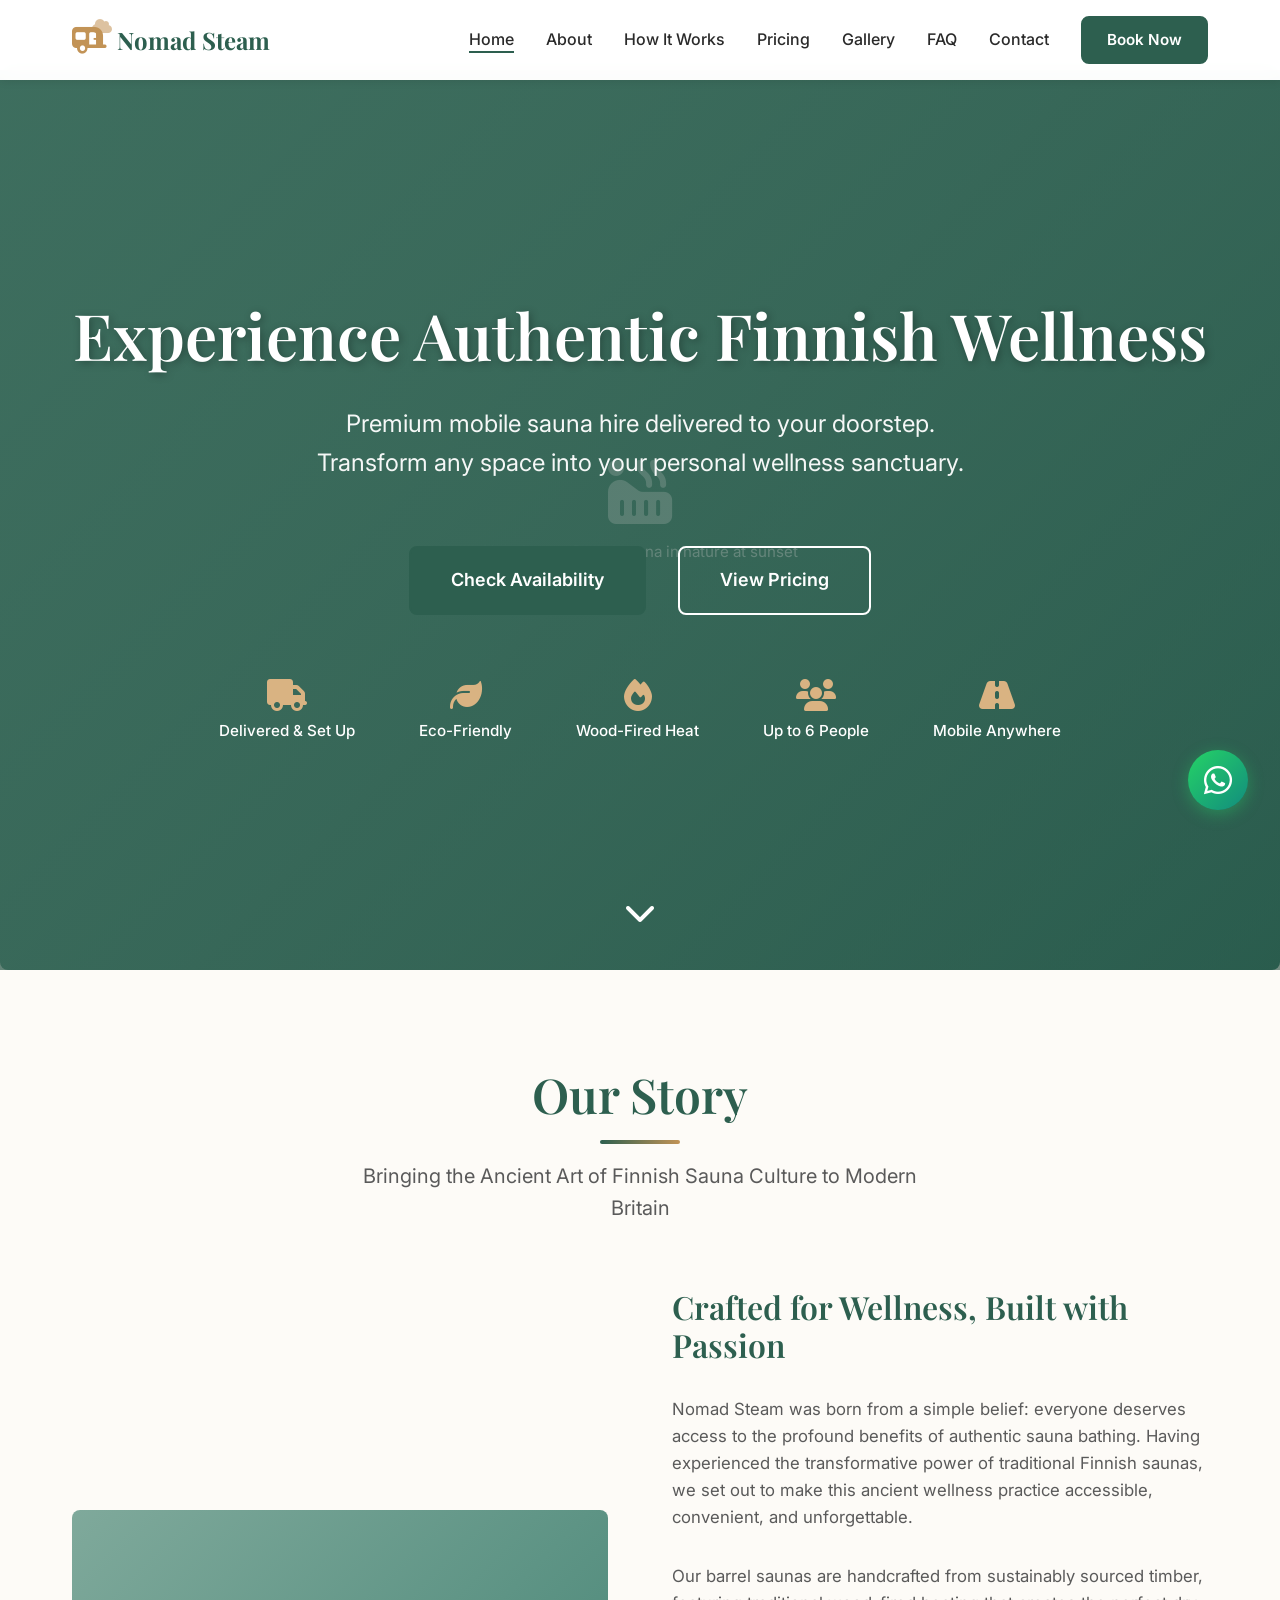
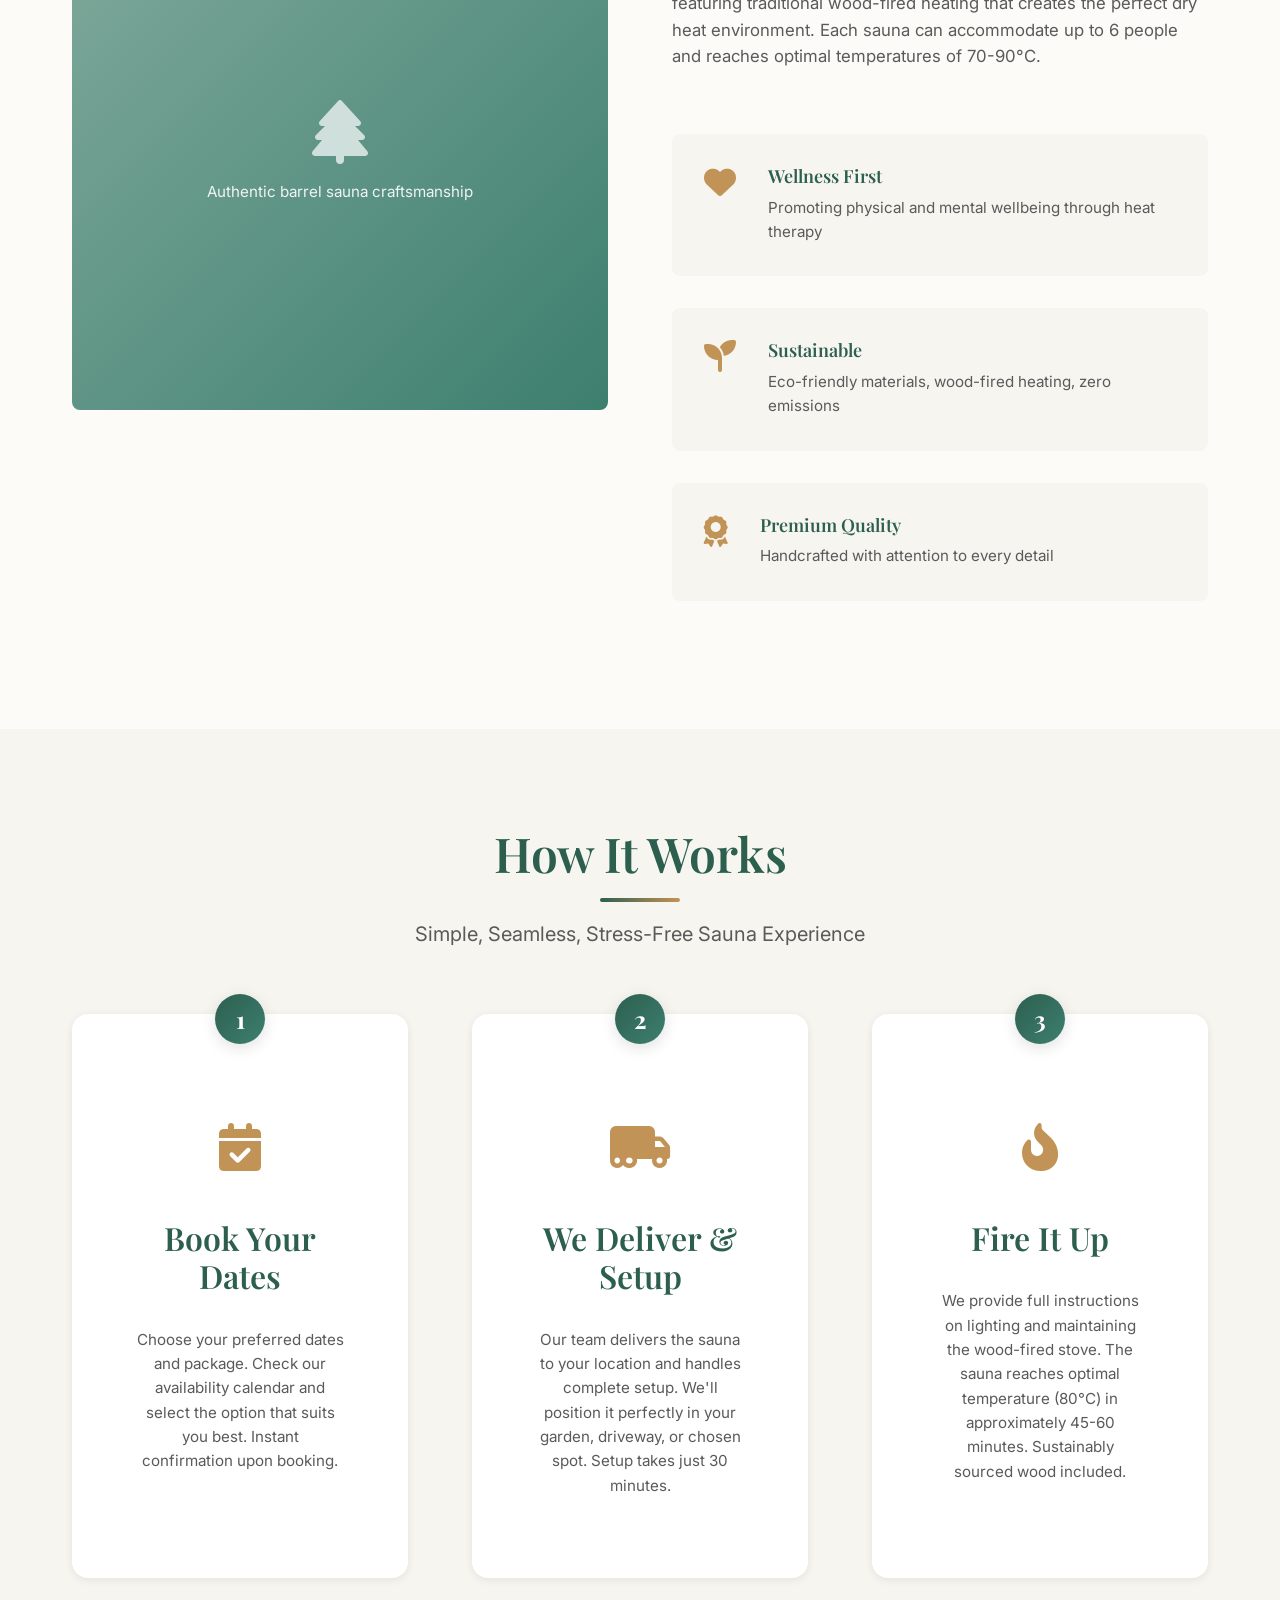
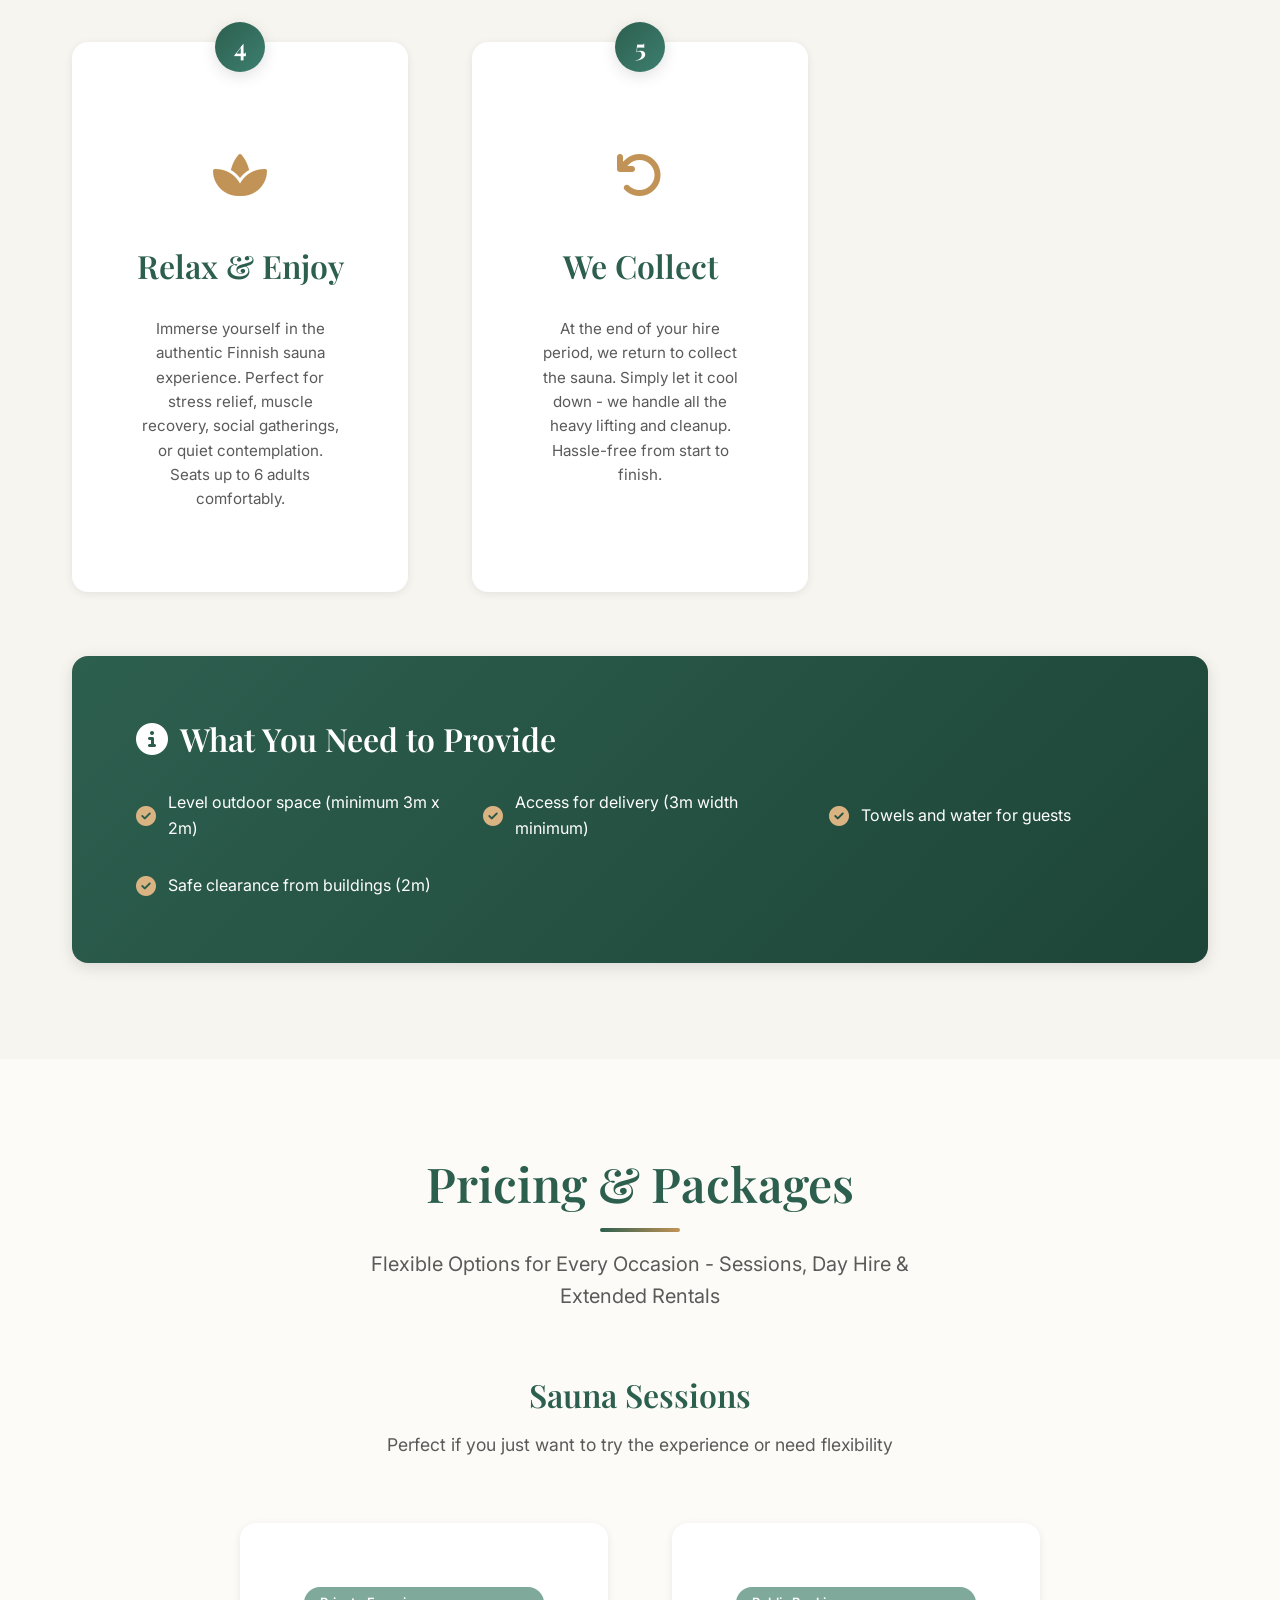
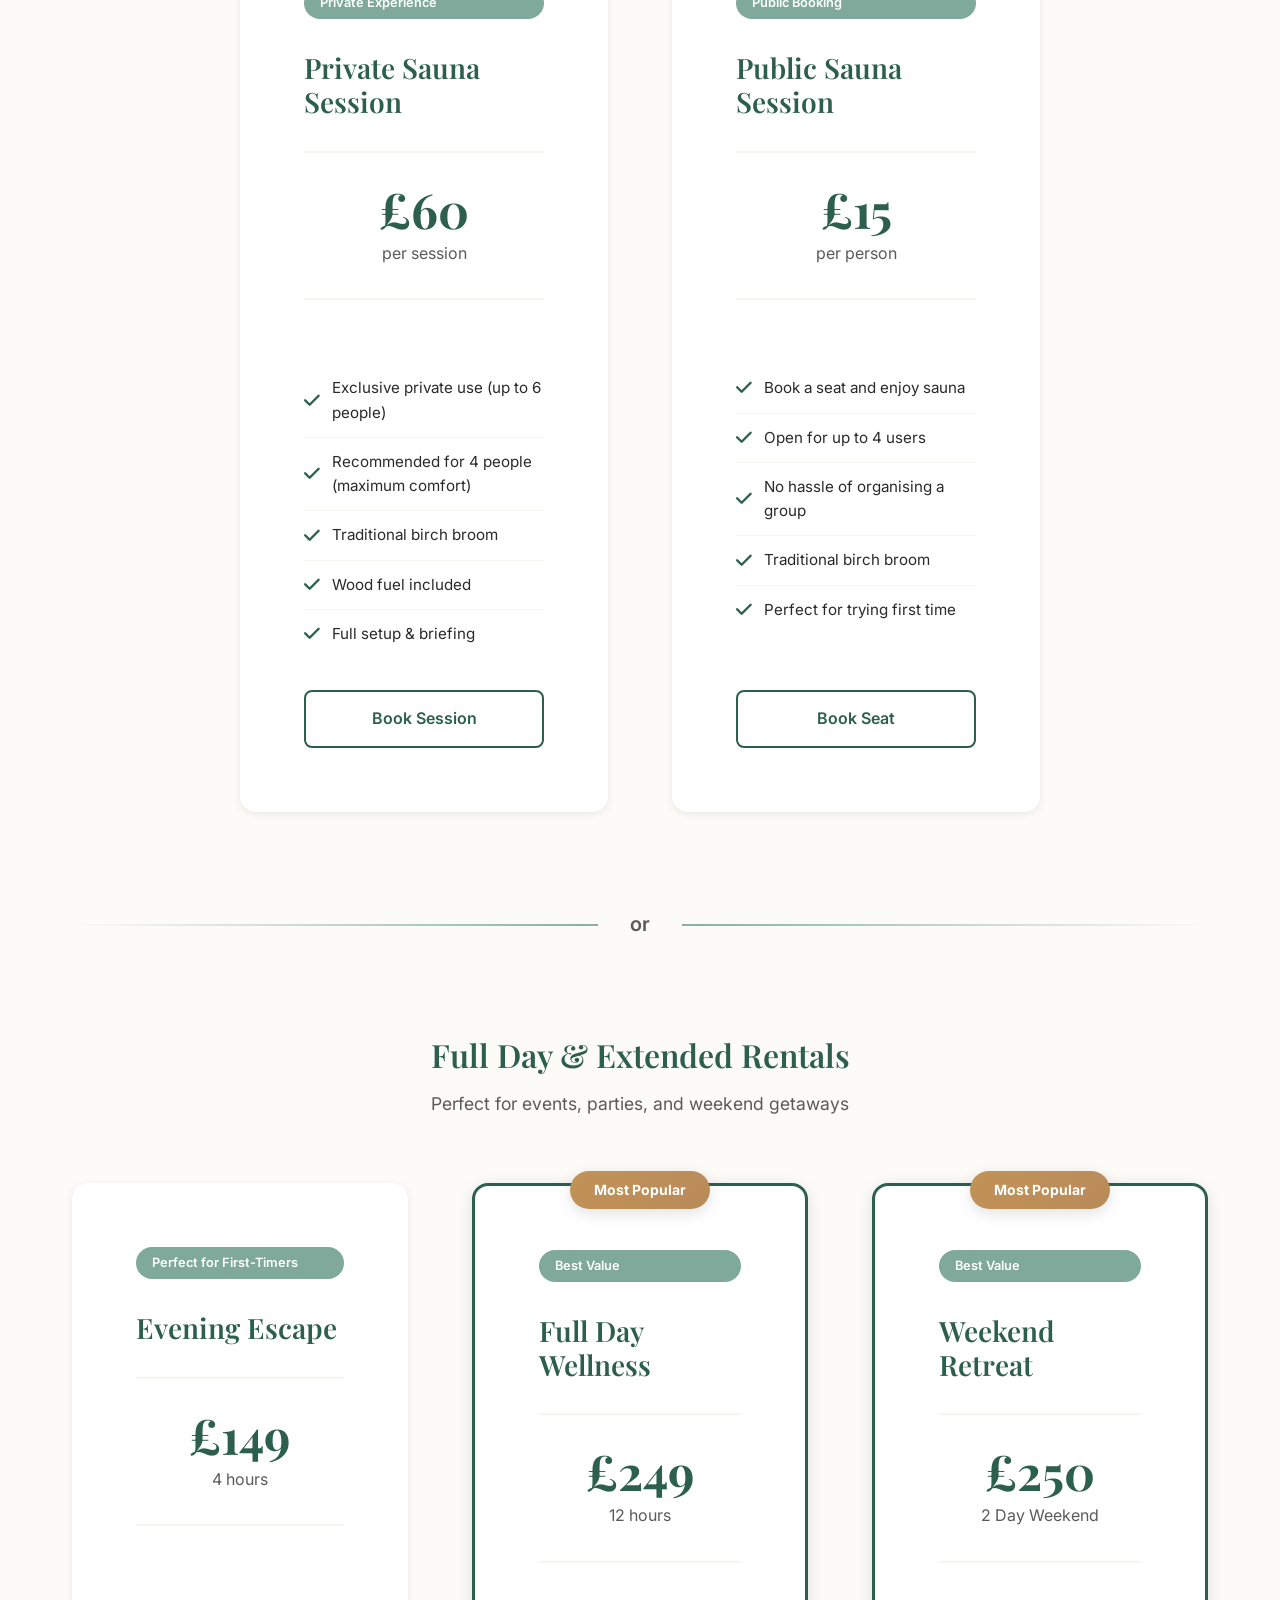
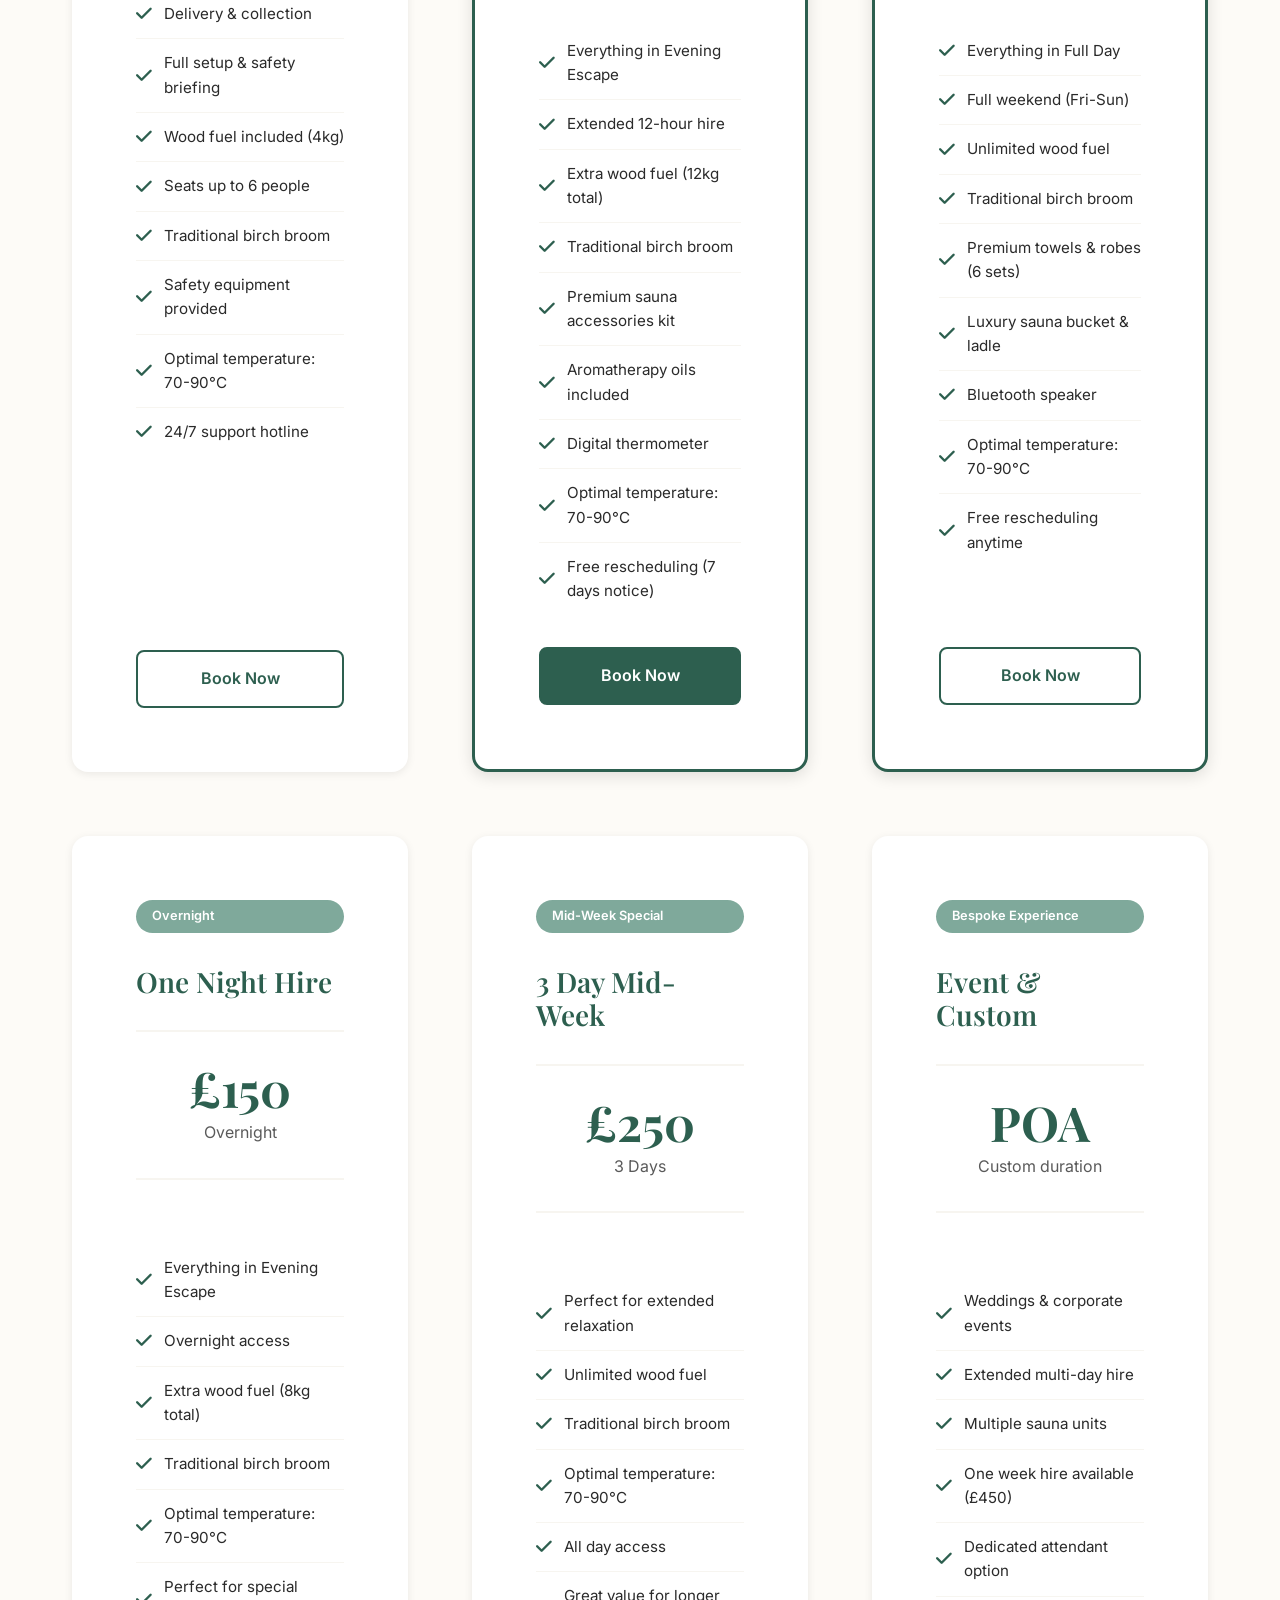
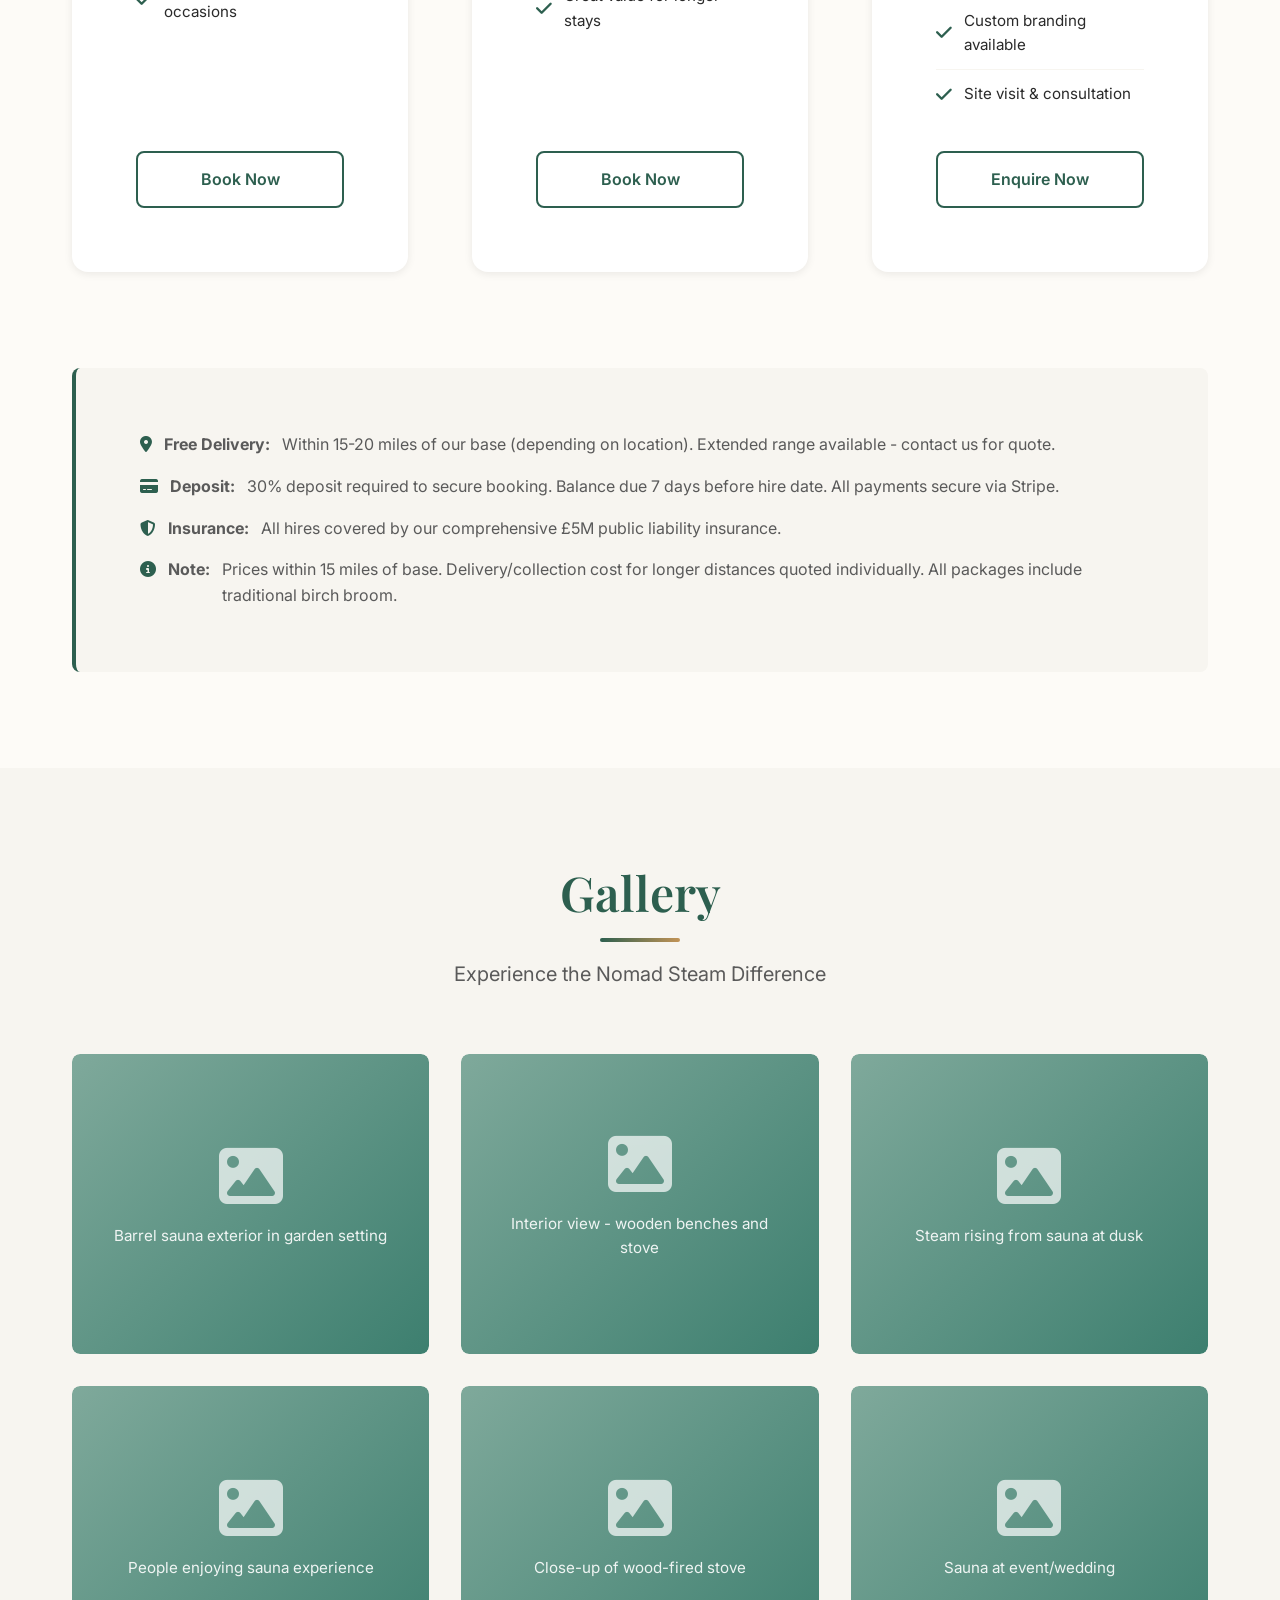
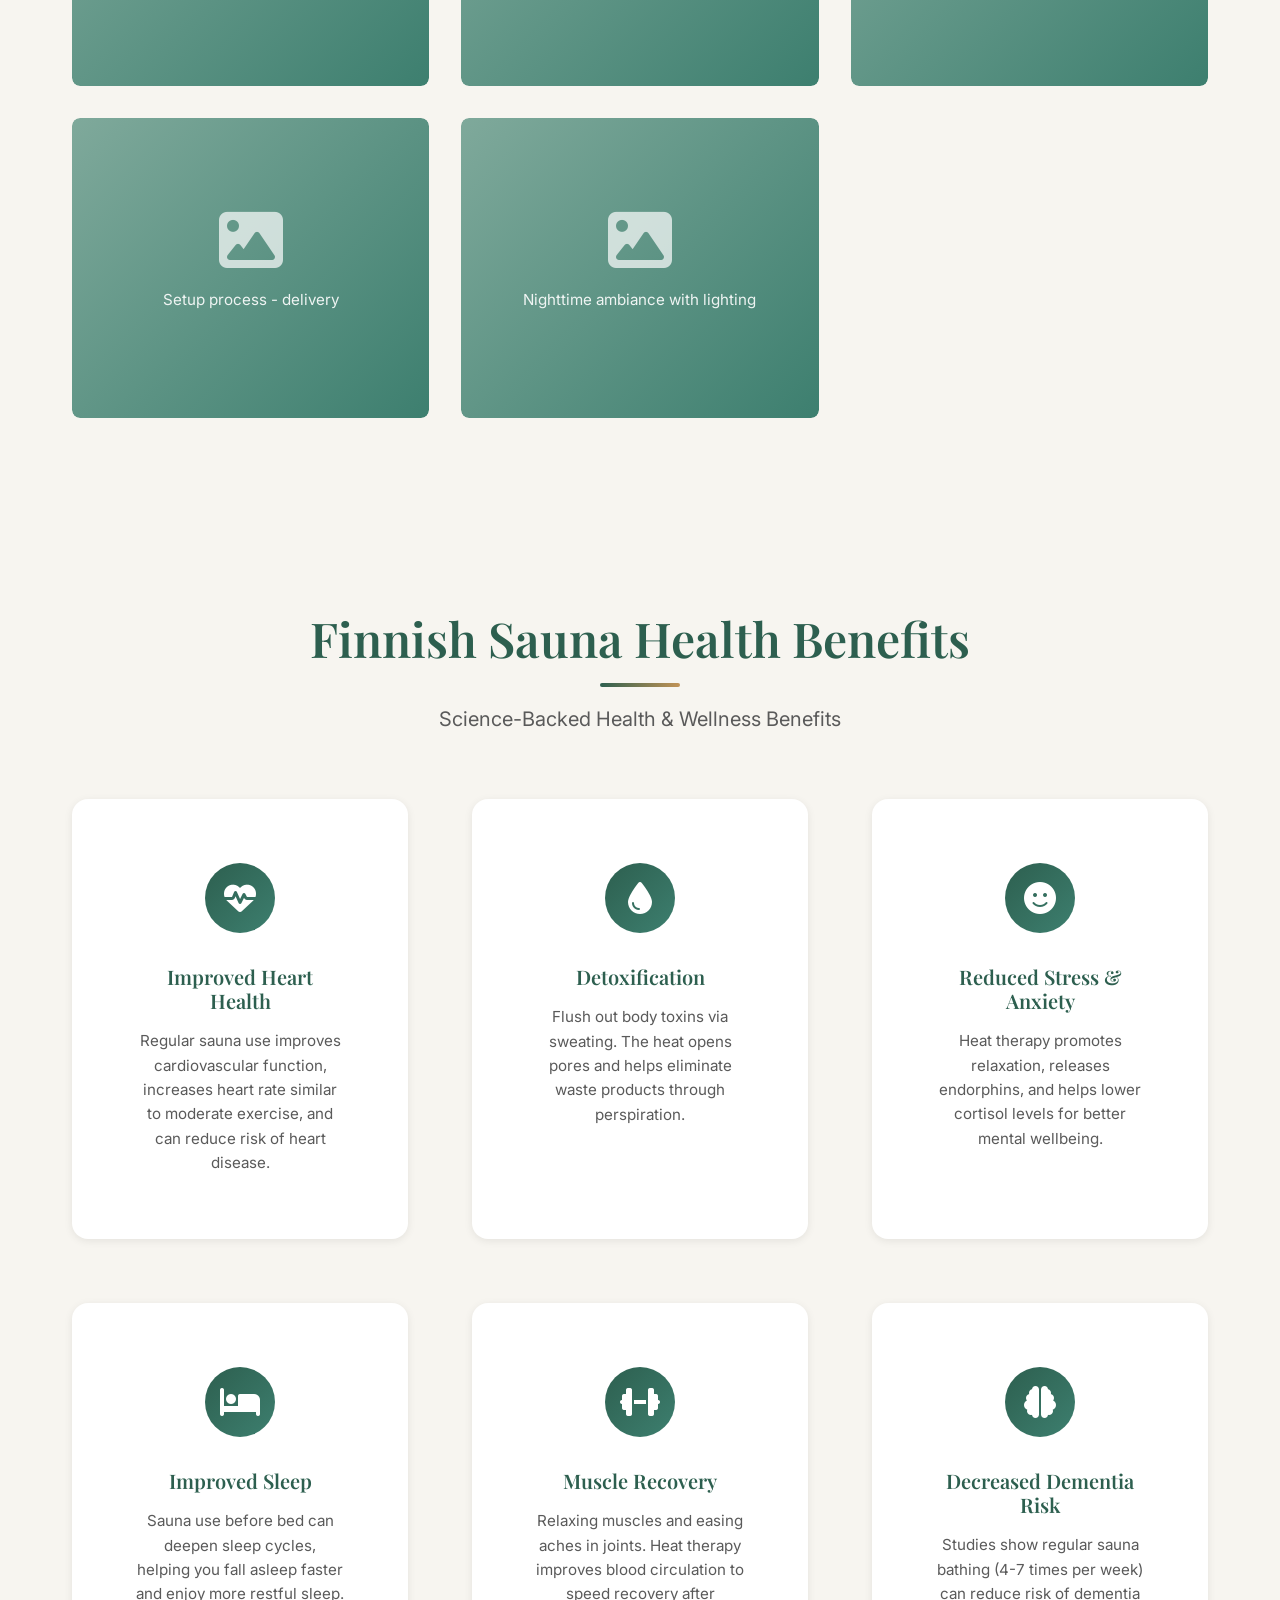
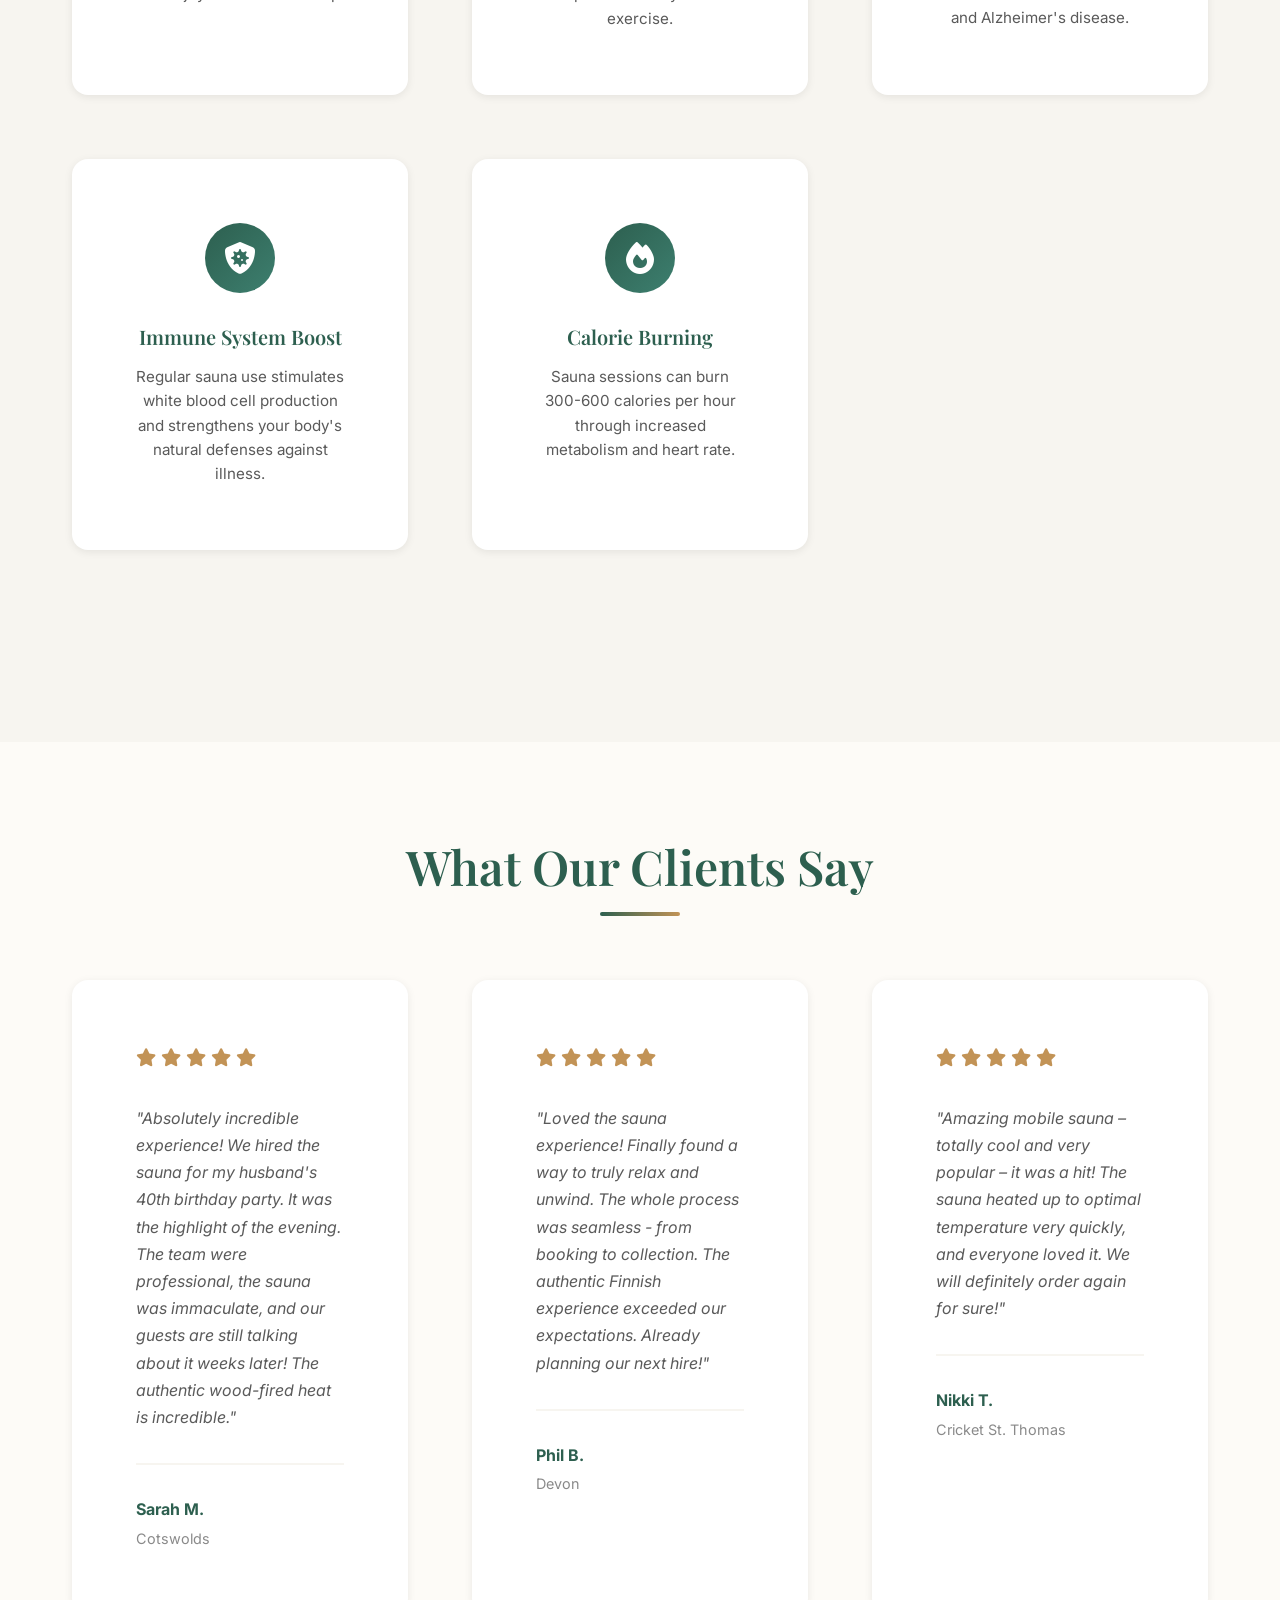
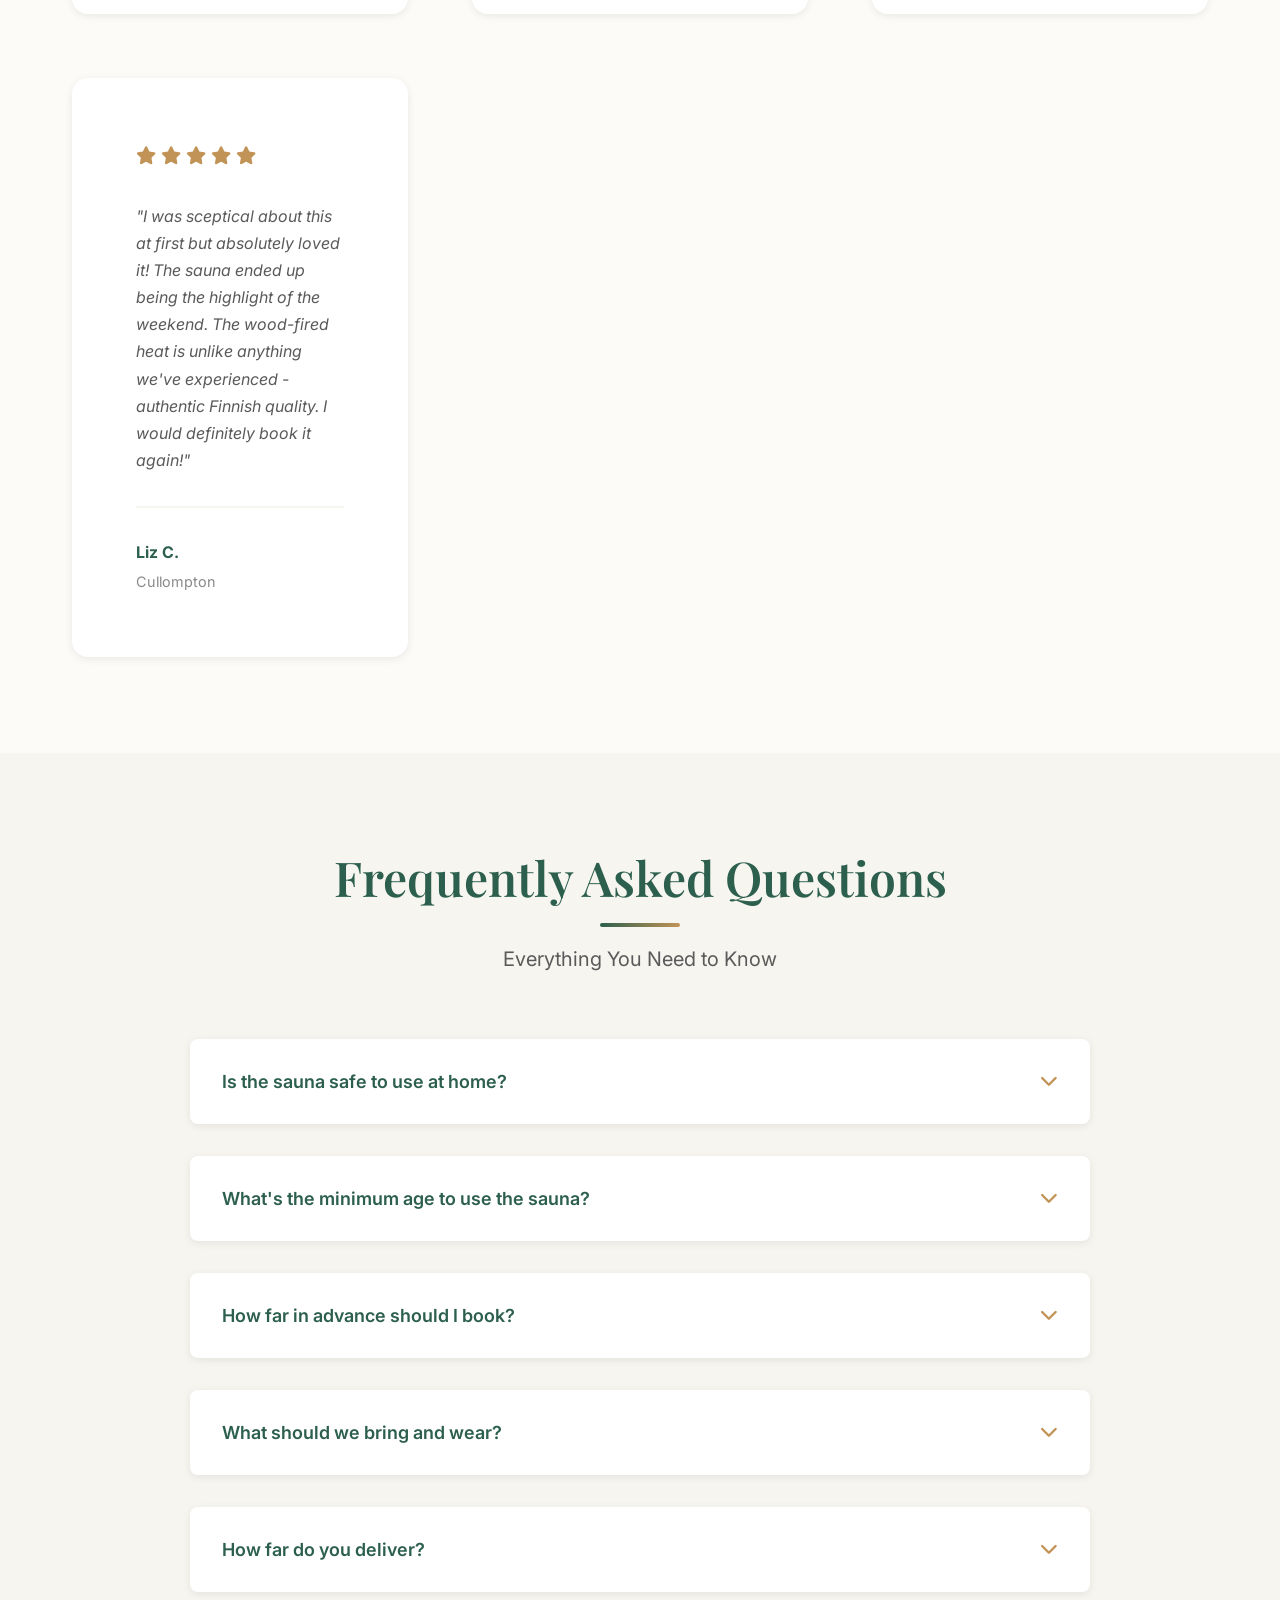
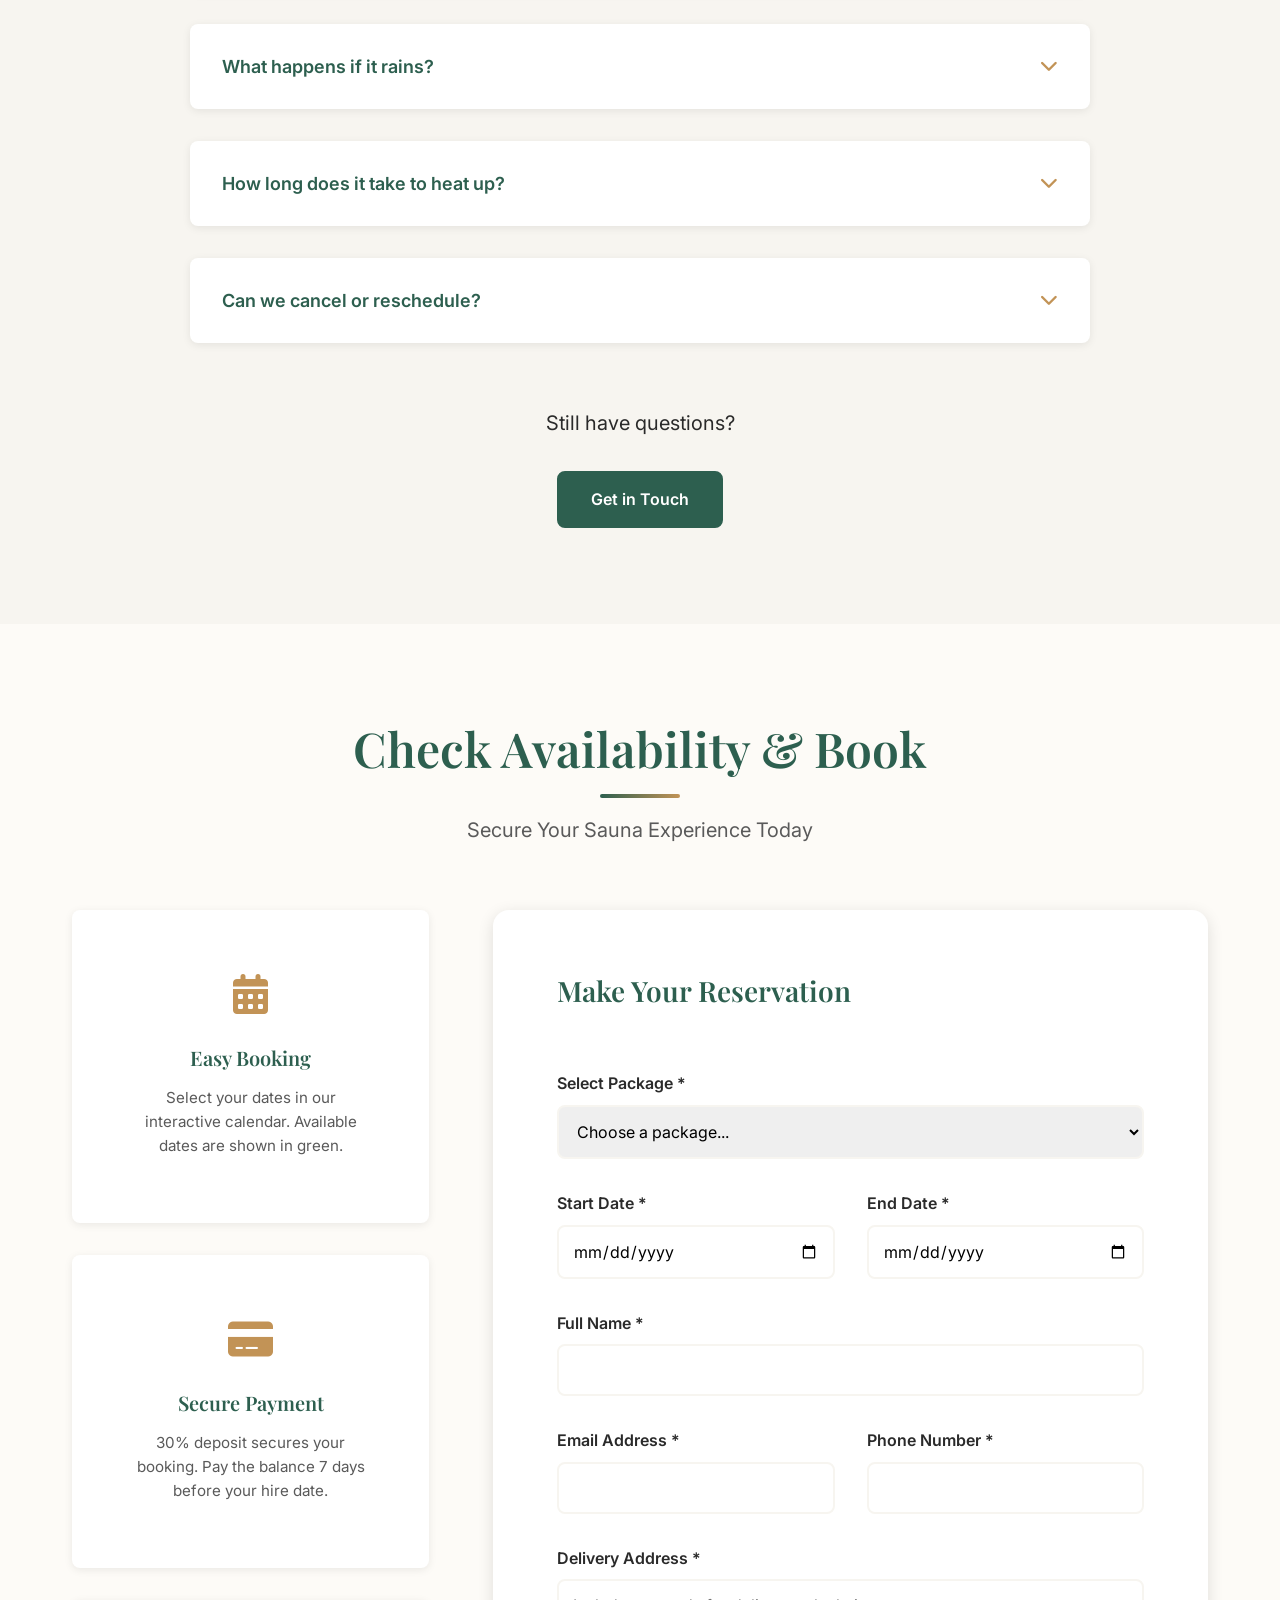
==== index.html @ d93e9a75 "Add files via upload" ====
<!DOCTYPE html>
<html lang="en">
<head>
    <meta charset="UTF-8">
    <meta name="viewport" content="width=device-width, initial-scale=1.0">
    <meta name="description" content="Premium mobile sauna hire in the UK. Bring the ultimate wellness experience to your doorstep. Book authentic Finnish barrel saunas for events, parties, or personal relaxation.">
    <meta name="keywords" content="mobile sauna, sauna hire, barrel sauna, wellness, UK sauna rental, event sauna, garden sauna">
    <meta name="author" content="Nomad Steam Mobile Saunas">
    
    <!-- Open Graph / Social Media -->
    <meta property="og:title" content="Nomad Steam Mobile Saunas - Premium Sauna Hire UK">
    <meta property="og:description" content="Experience authentic Finnish sauna culture at your location. Premium mobile sauna hire for wellness, events, and relaxation.">
    <meta property="og:type" content="website">
    <meta property="og:url" content="https://nomadsteam.co.uk">
    
    <title>Nomad Steam Mobile Saunas - Premium Sauna Hire UK | Wellness Delivered</title>
    
    <!-- Fonts -->
    <link rel="preconnect" href="https://fonts.googleapis.com">
    <link rel="preconnect" href="https://fonts.gstatic.com" crossorigin>
    <link href="https://fonts.googleapis.com/css2?family=Playfair+Display:wght@400;500;600;700&family=Inter:wght@300;400;500;600;700&display=swap" rel="stylesheet">
    
    <!-- Icons -->
    <link rel="stylesheet" href="https://cdnjs.cloudflare.com/ajax/libs/font-awesome/6.4.0/css/all.min.css">
    
    <!-- Stylesheet -->
    <link rel="stylesheet" href="styles.css">
</head>
<body>
    <!-- Navigation -->
    <nav class="navbar" id="navbar">
        <div class="container">
            <div class="nav-wrapper">
                <div class="logo">
                    <div class="logo-icon">
                        <i class="fas fa-caravan"></i>
                        <i class="fas fa-cloud steam-icon"></i>
                    </div>
                    <span>Nomad Steam</span>
                </div>
                
                <button class="mobile-menu-toggle" id="mobileMenuToggle" aria-label="Toggle menu">
                    <span></span>
                    <span></span>
                    <span></span>
                </button>
                
                <ul class="nav-menu" id="navMenu">
                    <li><a href="#home" class="nav-link active">Home</a></li>
                    <li><a href="#about" class="nav-link">About</a></li>
                    <li><a href="#how-it-works" class="nav-link">How It Works</a></li>
                    <li><a href="#pricing" class="nav-link">Pricing</a></li>
                    <li><a href="#gallery" class="nav-link">Gallery</a></li>
                    <li><a href="#faq" class="nav-link">FAQ</a></li>
                    <li><a href="#contact" class="nav-link">Contact</a></li>
                    <li><a href="#booking" class="btn btn-primary btn-nav">Book Now</a></li>
                </ul>
            </div>
        </div>
    </nav>

    <!-- Hero Section -->
    <section class="hero" id="home">
        <div class="hero-overlay"></div>
        <div class="hero-background">
            <!-- Placeholder for hero image -->
            <div class="placeholder-image hero-placeholder">
                <i class="fas fa-hot-tub"></i>
                <p>Hero Image: Barrel sauna in nature at sunset</p>
            </div>
        </div>
        <div class="hero-content">
            <div class="container">
                <h1 class="hero-title">Experience Authentic Finnish Wellness</h1>
                <p class="hero-subtitle">Premium mobile sauna hire delivered to your doorstep. Transform any space into your personal wellness sanctuary.</p>
                <div class="hero-cta">
                    <a href="#booking" class="btn btn-primary btn-large">Check Availability</a>
                    <a href="#pricing" class="btn btn-secondary btn-large">View Pricing</a>
                </div>
                <div class="hero-features">
                    <div class="feature-item">
                        <i class="fas fa-truck"></i>
                        <span>Delivered & Set Up</span>
                    </div>
                    <div class="feature-item">
                        <i class="fas fa-leaf"></i>
                        <span>Eco-Friendly</span>
                    </div>
                    <div class="feature-item">
                        <i class="fas fa-fire"></i>
                        <span>Wood-Fired Heat</span>
                    </div>
                    <div class="feature-item">
                        <i class="fas fa-users"></i>
                        <span>Up to 6 People</span>
                    </div>
                    <div class="feature-item">
                        <i class="fas fa-road"></i>
                        <span>Mobile Anywhere</span>
                    </div>
                </div>
            </div>
        </div>
        <div class="scroll-indicator">
            <i class="fas fa-chevron-down"></i>
        </div>
    </section>

    <!-- About Section -->
    <section class="about section-padding" id="about">
        <div class="container">
            <div class="section-header text-center">
                <h2 class="section-title">Our Story</h2>
                <div class="title-underline"></div>
                <p class="section-subtitle">Bringing the Ancient Art of Finnish Sauna Culture to Modern Britain</p>
            </div>
            
            <div class="about-content">
                <div class="about-grid">
                    <div class="about-image">
                        <div class="placeholder-image">
                            <i class="fas fa-tree"></i>
                            <p>Authentic barrel sauna craftsmanship</p>
                        </div>
                    </div>
                    <div class="about-text">
                        <h3>Crafted for Wellness, Built with Passion</h3>
                        <p>Nomad Steam was born from a simple belief: everyone deserves access to the profound benefits of authentic sauna bathing. Having experienced the transformative power of traditional Finnish saunas, we set out to make this ancient wellness practice accessible, convenient, and unforgettable.</p>
                        <p>Our barrel saunas are handcrafted from sustainably sourced timber, featuring traditional wood-fired heating that creates the perfect dry heat environment. Each sauna can accommodate up to 6 people and reaches optimal temperatures of 70-90°C.</p>
                        
                        <div class="about-values">
                            <div class="value-item">
                                <i class="fas fa-heart"></i>
                                <div>
                                    <h4>Wellness First</h4>
                                    <p>Promoting physical and mental wellbeing through heat therapy</p>
                                </div>
                            </div>
                            <div class="value-item">
                                <i class="fas fa-seedling"></i>
                                <div>
                                    <h4>Sustainable</h4>
                                    <p>Eco-friendly materials, wood-fired heating, zero emissions</p>
                                </div>
                            </div>
                            <div class="value-item">
                                <i class="fas fa-award"></i>
                                <div>
                                    <h4>Premium Quality</h4>
                                    <p>Handcrafted with attention to every detail</p>
                                </div>
                            </div>
                        </div>
                    </div>
                </div>
            </div>
        </div>
    </section>

    <!-- How It Works Section -->
    <section class="how-it-works section-padding bg-light" id="how-it-works">
        <div class="container">
            <div class="section-header text-center">
                <h2 class="section-title">How It Works</h2>
                <div class="title-underline"></div>
                <p class="section-subtitle">Simple, Seamless, Stress-Free Sauna Experience</p>
            </div>
            
            <div class="steps-grid">
                <div class="step-card">
                    <div class="step-number">1</div>
                    <div class="step-icon">
                        <i class="fas fa-calendar-check"></i>
                    </div>
                    <h3>Book Your Dates</h3>
                    <p>Choose your preferred dates and package. Check our availability calendar and select the option that suits you best. Instant confirmation upon booking.</p>
                </div>
                
                <div class="step-card">
                    <div class="step-number">2</div>
                    <div class="step-icon">
                        <i class="fas fa-truck-moving"></i>
                    </div>
                    <h3>We Deliver & Setup</h3>
                    <p>Our team delivers the sauna to your location and handles complete setup. We'll position it perfectly in your garden, driveway, or chosen spot. Setup takes just 30 minutes.</p>
                </div>
                
                <div class="step-card">
                    <div class="step-number">3</div>
                    <div class="step-icon">
                        <i class="fas fa-fire-alt"></i>
                    </div>
                    <h3>Fire It Up</h3>
                    <p>We provide full instructions on lighting and maintaining the wood-fired stove. The sauna reaches optimal temperature (80°C) in approximately 45-60 minutes. Sustainably sourced wood included.</p>
                </div>
                
                <div class="step-card">
                    <div class="step-number">4</div>
                    <div class="step-icon">
                        <i class="fas fa-spa"></i>
                    </div>
                    <h3>Relax & Enjoy</h3>
                    <p>Immerse yourself in the authentic Finnish sauna experience. Perfect for stress relief, muscle recovery, social gatherings, or quiet contemplation. Seats up to 6 adults comfortably.</p>
                </div>
                
                <div class="step-card">
                    <div class="step-number">5</div>
                    <div class="step-icon">
                        <i class="fas fa-undo"></i>
                    </div>
                    <h3>We Collect</h3>
                    <p>At the end of your hire period, we return to collect the sauna. Simply let it cool down - we handle all the heavy lifting and cleanup. Hassle-free from start to finish.</p>
                </div>
            </div>
            
            <div class="requirements-box">
                <h3><i class="fas fa-info-circle"></i> What You Need to Provide</h3>
                <div class="requirements-grid">
                    <div class="requirement-item">
                        <i class="fas fa-check-circle"></i>
                        <span>Level outdoor space (minimum 3m x 2m)</span>
                    </div>
                    <div class="requirement-item">
                        <i class="fas fa-check-circle"></i>
                        <span>Access for delivery (3m width minimum)</span>
                    </div>
                    <div class="requirement-item">
                        <i class="fas fa-check-circle"></i>
                        <span>Towels and water for guests</span>
                    </div>
                    <div class="requirement-item">
                        <i class="fas fa-check-circle"></i>
                        <span>Safe clearance from buildings (2m)</span>
                    </div>
                </div>
            </div>
        </div>
    </section>

    <!-- Pricing Section -->
    <section class="pricing section-padding" id="pricing">
        <div class="container">
            <div class="section-header text-center">
                <h2 class="section-title">Pricing & Packages</h2>
                <div class="title-underline"></div>
                <p class="section-subtitle">Flexible Options for Every Occasion - Sessions, Day Hire & Extended Rentals</p>
            </div>
            
            <!-- Session-Based Pricing -->
            <div class="pricing-type-section">
                <h3 class="pricing-type-title">Sauna Sessions</h3>
                <p class="pricing-type-subtitle">Perfect if you just want to try the experience or need flexibility</p>
                <div class="pricing-grid sessions-grid">
                    <div class="pricing-card session-card">
                        <div class="package-tag">Private Experience</div>
                        <h3 class="package-name">Private Sauna Session</h3>
                        <div class="package-price">
                            <span class="price">£60</span>
                            <span class="duration">per session</span>
                        </div>
                        <ul class="package-features">
                            <li><i class="fas fa-check"></i> Exclusive private use (up to 6 people)</li>
                            <li><i class="fas fa-check"></i> Recommended for 4 people (maximum comfort)</li>
                            <li><i class="fas fa-check"></i> Traditional birch broom</li>
                            <li><i class="fas fa-check"></i> Wood fuel included</li>
                            <li><i class="fas fa-check"></i> Full setup & briefing</li>
                        </ul>
                        <a href="#booking" class="btn btn-outline">Book Session</a>
                    </div>
                    
                    <div class="pricing-card session-card">
                        <div class="package-tag">Public Booking</div>
                        <h3 class="package-name">Public Sauna Session</h3>
                        <div class="package-price">
                            <span class="price">£15</span>
                            <span class="duration">per person</span>
                        </div>
                        <ul class="package-features">
                            <li><i class="fas fa-check"></i> Book a seat and enjoy sauna</li>
                            <li><i class="fas fa-check"></i> Open for up to 4 users</li>
                            <li><i class="fas fa-check"></i> No hassle of organising a group</li>
                            <li><i class="fas fa-check"></i> Traditional birch broom</li>
                            <li><i class="fas fa-check"></i> Perfect for trying first time</li>
                        </ul>
                        <a href="#booking" class="btn btn-outline">Book Seat</a>
                    </div>
                </div>
            </div>
            
            <div class="pricing-divider">
                <span>or</span>
            </div>
            
            <!-- Rental Packages -->
            <div class="pricing-type-section">
                <h3 class="pricing-type-title">Full Day & Extended Rentals</h3>
                <p class="pricing-type-subtitle">Perfect for events, parties, and weekend getaways</p>
                <div class="pricing-grid">
                <!-- Package 1 -->
                <div class="pricing-card">
                    <div class="package-tag">Perfect for First-Timers</div>
                    <h3 class="package-name">Evening Escape</h3>
                    <div class="package-price">
                        <span class="price">£149</span>
                        <span class="duration">4 hours</span>
                    </div>
                    <ul class="package-features">
                        <li><i class="fas fa-check"></i> Delivery & collection</li>
                        <li><i class="fas fa-check"></i> Full setup & safety briefing</li>
                        <li><i class="fas fa-check"></i> Wood fuel included (4kg)</li>
                        <li><i class="fas fa-check"></i> Seats up to 6 people</li>
                        <li><i class="fas fa-check"></i> Traditional birch broom</li>
                        <li><i class="fas fa-check"></i> Safety equipment provided</li>
                        <li><i class="fas fa-check"></i> Optimal temperature: 70-90°C</li>
                        <li><i class="fas fa-check"></i> 24/7 support hotline</li>
                    </ul>
                    <a href="#booking" class="btn btn-outline">Book Now</a>
                </div>
                
                <!-- Package 2 -->
                <div class="pricing-card featured">
                    <div class="package-badge">Most Popular</div>
                    <div class="package-tag">Best Value</div>
                    <h3 class="package-name">Full Day Wellness</h3>
                    <div class="package-price">
                        <span class="price">£249</span>
                        <span class="duration">12 hours</span>
                    </div>
                    <ul class="package-features">
                        <li><i class="fas fa-check"></i> Everything in Evening Escape</li>
                        <li><i class="fas fa-check"></i> Extended 12-hour hire</li>
                        <li><i class="fas fa-check"></i> Extra wood fuel (12kg total)</li>
                        <li><i class="fas fa-check"></i> Traditional birch broom</li>
                        <li><i class="fas fa-check"></i> Premium sauna accessories kit</li>
                        <li><i class="fas fa-check"></i> Aromatherapy oils included</li>
                        <li><i class="fas fa-check"></i> Digital thermometer</li>
                        <li><i class="fas fa-check"></i> Optimal temperature: 70-90°C</li>
                        <li><i class="fas fa-check"></i> Free rescheduling (7 days notice)</li>
                    </ul>
                    <a href="#booking" class="btn btn-primary">Book Now</a>
                </div>
                
                <!-- Package 3 -->
                <div class="pricing-card featured">
                    <div class="package-badge">Most Popular</div>
                    <div class="package-tag">Best Value</div>
                    <h3 class="package-name">Weekend Retreat</h3>
                    <div class="package-price">
                        <span class="price">£250</span>
                        <span class="duration">2 Day Weekend</span>
                    </div>
                    <ul class="package-features">
                        <li><i class="fas fa-check"></i> Everything in Full Day</li>
                        <li><i class="fas fa-check"></i> Full weekend (Fri-Sun)</li>
                        <li><i class="fas fa-check"></i> Unlimited wood fuel</li>
                        <li><i class="fas fa-check"></i> Traditional birch broom</li>
                        <li><i class="fas fa-check"></i> Premium towels & robes (6 sets)</li>
                        <li><i class="fas fa-check"></i> Luxury sauna bucket & ladle</li>
                        <li><i class="fas fa-check"></i> Bluetooth speaker</li>
                        <li><i class="fas fa-check"></i> Optimal temperature: 70-90°C</li>
                        <li><i class="fas fa-check"></i> Free rescheduling anytime</li>
                    </ul>
                    <a href="#booking" class="btn btn-outline">Book Now</a>
                </div>
                
                <!-- Package 4 - Overnight -->
                <div class="pricing-card">
                    <div class="package-tag">Overnight</div>
                    <h3 class="package-name">One Night Hire</h3>
                    <div class="package-price">
                        <span class="price">£150</span>
                        <span class="duration">Overnight</span>
                    </div>
                    <ul class="package-features">
                        <li><i class="fas fa-check"></i> Everything in Evening Escape</li>
                        <li><i class="fas fa-check"></i> Overnight access</li>
                        <li><i class="fas fa-check"></i> Extra wood fuel (8kg total)</li>
                        <li><i class="fas fa-check"></i> Traditional birch broom</li>
                        <li><i class="fas fa-check"></i> Optimal temperature: 70-90°C</li>
                        <li><i class="fas fa-check"></i> Perfect for special occasions</li>
                    </ul>
                    <a href="#booking" class="btn btn-outline">Book Now</a>
                </div>
                
                <!-- Package 5 - 3 Day Mid-Week -->
                <div class="pricing-card">
                    <div class="package-tag">Mid-Week Special</div>
                    <h3 class="package-name">3 Day Mid-Week</h3>
                    <div class="package-price">
                        <span class="price">£250</span>
                        <span class="duration">3 Days</span>
                    </div>
                    <ul class="package-features">
                        <li><i class="fas fa-check"></i> Perfect for extended relaxation</li>
                        <li><i class="fas fa-check"></i> Unlimited wood fuel</li>
                        <li><i class="fas fa-check"></i> Traditional birch broom</li>
                        <li><i class="fas fa-check"></i> Optimal temperature: 70-90°C</li>
                        <li><i class="fas fa-check"></i> All day access</li>
                        <li><i class="fas fa-check"></i> Great value for longer stays</li>
                    </ul>
                    <a href="#booking" class="btn btn-outline">Book Now</a>
                </div>
                
                <!-- Package 6 - Custom/Event -->
                <div class="pricing-card">
                    <div class="package-tag">Bespoke Experience</div>
                    <h3 class="package-name">Event & Custom</h3>
                    <div class="package-price">
                        <span class="price">POA</span>
                        <span class="duration">Custom duration</span>
                    </div>
                    <ul class="package-features">
                        <li><i class="fas fa-check"></i> Weddings & corporate events</li>
                        <li><i class="fas fa-check"></i> Extended multi-day hire</li>
                        <li><i class="fas fa-check"></i> Multiple sauna units</li>
                        <li><i class="fas fa-check"></i> One week hire available (£450)</li>
                        <li><i class="fas fa-check"></i> Dedicated attendant option</li>
                        <li><i class="fas fa-check"></i> Custom branding available</li>
                        <li><i class="fas fa-check"></i> Site visit & consultation</li>
                    </ul>
                    <a href="#contact" class="btn btn-outline">Enquire Now</a>
                </div>
            </div>
            </div>
            
            <div class="pricing-notes">
                <p><i class="fas fa-map-marker-alt"></i> <strong>Free Delivery:</strong> Within 15-20 miles of our base (depending on location). Extended range available - contact us for quote.</p>
                <p><i class="fas fa-credit-card"></i> <strong>Deposit:</strong> 30% deposit required to secure booking. Balance due 7 days before hire date. All payments secure via Stripe.</p>
                <p><i class="fas fa-shield-alt"></i> <strong>Insurance:</strong> All hires covered by our comprehensive £5M public liability insurance.</p>
                <p><i class="fas fa-info-circle"></i> <strong>Note:</strong> Prices within 15 miles of base. Delivery/collection cost for longer distances quoted individually. All packages include traditional birch broom.</p>
            </div>
        </div>
    </section>

    <!-- Gallery Section -->
    <section class="gallery section-padding bg-light" id="gallery">
        <div class="container">
            <div class="section-header text-center">
                <h2 class="section-title">Gallery</h2>
                <div class="title-underline"></div>
                <p class="section-subtitle">Experience the Nomad Steam Difference</p>
            </div>
            
            <div class="gallery-grid">
                <div class="gallery-item">
                    <div class="placeholder-image">
                        <i class="fas fa-image"></i>
                        <p>Barrel sauna exterior in garden setting</p>
                    </div>
                    <div class="gallery-overlay">
                        <i class="fas fa-search-plus"></i>
                    </div>
                </div>
                
                <div class="gallery-item">
                    <div class="placeholder-image">
                        <i class="fas fa-image"></i>
                        <p>Interior view - wooden benches and stove</p>
                    </div>
                    <div class="gallery-overlay">
                        <i class="fas fa-search-plus"></i>
                    </div>
                </div>
                
                <div class="gallery-item">
                    <div class="placeholder-image">
                        <i class="fas fa-image"></i>
                        <p>Steam rising from sauna at dusk</p>
                    </div>
                    <div class="gallery-overlay">
                        <i class="fas fa-search-plus"></i>
                    </div>
                </div>
                
                <div class="gallery-item">
                    <div class="placeholder-image">
                        <i class="fas fa-image"></i>
                        <p>People enjoying sauna experience</p>
                    </div>
                    <div class="gallery-overlay">
                        <i class="fas fa-search-plus"></i>
                    </div>
                </div>
                
                <div class="gallery-item">
                    <div class="placeholder-image">
                        <i class="fas fa-image"></i>
                        <p>Close-up of wood-fired stove</p>
                    </div>
                    <div class="gallery-overlay">
                        <i class="fas fa-search-plus"></i>
                    </div>
                </div>
                
                <div class="gallery-item">
                    <div class="placeholder-image">
                        <i class="fas fa-image"></i>
                        <p>Sauna at event/wedding</p>
                    </div>
                    <div class="gallery-overlay">
                        <i class="fas fa-search-plus"></i>
                    </div>
                </div>
                
                <div class="gallery-item">
                    <div class="placeholder-image">
                        <i class="fas fa-image"></i>
                        <p>Setup process - delivery</p>
                    </div>
                    <div class="gallery-overlay">
                        <i class="fas fa-search-plus"></i>
                    </div>
                </div>
                
                <div class="gallery-item">
                    <div class="placeholder-image">
                        <i class="fas fa-image"></i>
                        <p>Nighttime ambiance with lighting</p>
                    </div>
                    <div class="gallery-overlay">
                        <i class="fas fa-search-plus"></i>
                    </div>
                </div>
            </div>
        </div>
    </section>

    <!-- Health Benefits Section -->
    <section class="health-benefits section-padding bg-light">
        <div class="container">
            <div class="section-header text-center">
                <h2 class="section-title">Finnish Sauna Health Benefits</h2>
                <div class="title-underline"></div>
                <p class="section-subtitle">Science-Backed Health & Wellness Benefits</p>
            </div>
            
            <div class="benefits-grid">
                <div class="benefit-card">
                    <div class="benefit-icon">
                        <i class="fas fa-heartbeat"></i>
                    </div>
                    <h3>Improved Heart Health</h3>
                    <p>Regular sauna use improves cardiovascular function, increases heart rate similar to moderate exercise, and can reduce risk of heart disease.</p>
                </div>
                
                <div class="benefit-card">
                    <div class="benefit-icon">
                        <i class="fas fa-tint"></i>
                    </div>
                    <h3>Detoxification</h3>
                    <p>Flush out body toxins via sweating. The heat opens pores and helps eliminate waste products through perspiration.</p>
                </div>
                
                <div class="benefit-card">
                    <div class="benefit-icon">
                        <i class="fas fa-smile"></i>
                    </div>
                    <h3>Reduced Stress & Anxiety</h3>
                    <p>Heat therapy promotes relaxation, releases endorphins, and helps lower cortisol levels for better mental wellbeing.</p>
                </div>
                
                <div class="benefit-card">
                    <div class="benefit-icon">
                        <i class="fas fa-bed"></i>
                    </div>
                    <h3>Improved Sleep</h3>
                    <p>Sauna use before bed can deepen sleep cycles, helping you fall asleep faster and enjoy more restful sleep.</p>
                </div>
                
                <div class="benefit-card">
                    <div class="benefit-icon">
                        <i class="fas fa-dumbbell"></i>
                    </div>
                    <h3>Muscle Recovery</h3>
                    <p>Relaxing muscles and easing aches in joints. Heat therapy improves blood circulation to speed recovery after exercise.</p>
                </div>
                
                <div class="benefit-card">
                    <div class="benefit-icon">
                        <i class="fas fa-brain"></i>
                    </div>
                    <h3>Decreased Dementia Risk</h3>
                    <p>Studies show regular sauna bathing (4-7 times per week) can reduce risk of dementia and Alzheimer's disease.</p>
                </div>
                
                <div class="benefit-card">
                    <div class="benefit-icon">
                        <i class="fas fa-shield-virus"></i>
                    </div>
                    <h3>Immune System Boost</h3>
                    <p>Regular sauna use stimulates white blood cell production and strengthens your body's natural defenses against illness.</p>
                </div>
                
                <div class="benefit-card">
                    <div class="benefit-icon">
                        <i class="fas fa-fire"></i>
                    </div>
                    <h3>Calorie Burning</h3>
                    <p>Sauna sessions can burn 300-600 calories per hour through increased metabolism and heart rate.</p>
                </div>
            </div>
            
        </div>
    </section>

    <!-- Testimonials Section -->
    <section class="testimonials section-padding">
        <div class="container">
            <div class="section-header text-center">
                <h2 class="section-title">What Our Clients Say</h2>
                <div class="title-underline"></div>
            </div>
            
            <div class="testimonials-grid">
                <div class="testimonial-card">
                    <div class="stars">
                        <i class="fas fa-star"></i>
                        <i class="fas fa-star"></i>
                        <i class="fas fa-star"></i>
                        <i class="fas fa-star"></i>
                        <i class="fas fa-star"></i>
                    </div>
                    <p class="testimonial-text">"Absolutely incredible experience! We hired the sauna for my husband's 40th birthday party. It was the highlight of the evening. The team were professional, the sauna was immaculate, and our guests are still talking about it weeks later! The authentic wood-fired heat is incredible."</p>
                    <div class="testimonial-author">
                        <strong>Sarah M.</strong>
                        <span>Cotswolds</span>
                    </div>
                </div>
                
                <div class="testimonial-card">
                    <div class="stars">
                        <i class="fas fa-star"></i>
                        <i class="fas fa-star"></i>
                        <i class="fas fa-star"></i>
                        <i class="fas fa-star"></i>
                        <i class="fas fa-star"></i>
                    </div>
                    <p class="testimonial-text">"Loved the sauna experience! Finally found a way to truly relax and unwind. The whole process was seamless - from booking to collection. The authentic Finnish experience exceeded our expectations. Already planning our next hire!"</p>
                    <div class="testimonial-author">
                        <strong>Phil B.</strong>
                        <span>Devon</span>
                    </div>
                </div>
                
                <div class="testimonial-card">
                    <div class="stars">
                        <i class="fas fa-star"></i>
                        <i class="fas fa-star"></i>
                        <i class="fas fa-star"></i>
                        <i class="fas fa-star"></i>
                        <i class="fas fa-star"></i>
                    </div>
                    <p class="testimonial-text">"Amazing mobile sauna – totally cool and very popular – it was a hit! The sauna heated up to optimal temperature very quickly, and everyone loved it. We will definitely order again for sure!"</p>
                    <div class="testimonial-author">
                        <strong>Nikki T.</strong>
                        <span>Cricket St. Thomas</span>
                    </div>
                </div>
                
                <div class="testimonial-card">
                    <div class="stars">
                        <i class="fas fa-star"></i>
                        <i class="fas fa-star"></i>
                        <i class="fas fa-star"></i>
                        <i class="fas fa-star"></i>
                        <i class="fas fa-star"></i>
                    </div>
                    <p class="testimonial-text">"I was sceptical about this at first but absolutely loved it! The sauna ended up being the highlight of the weekend. The wood-fired heat is unlike anything we've experienced - authentic Finnish quality. I would definitely book it again!"</p>
                    <div class="testimonial-author">
                        <strong>Liz C.</strong>
                        <span>Cullompton</span>
                    </div>
                </div>
            </div>
        </div>
    </section>

    <!-- FAQ Section -->
    <section class="faq section-padding bg-light" id="faq">
        <div class="container">
            <div class="section-header text-center">
                <h2 class="section-title">Frequently Asked Questions</h2>
                <div class="title-underline"></div>
                <p class="section-subtitle">Everything You Need to Know</p>
            </div>
            
            <div class="faq-container">
                <div class="faq-item">
                    <button class="faq-question">
                        <span>Is the sauna safe to use at home?</span>
                        <i class="fas fa-chevron-down"></i>
                    </button>
                    <div class="faq-answer">
                        <p>Absolutely! Safety is our top priority. Each sauna comes with comprehensive safety equipment including a fire extinguisher, carbon monoxide detector, and detailed safety instructions. We provide a full briefing during setup, covering proper wood-burning techniques, ventilation, and usage guidelines. Our saunas are built to strict safety standards and are covered by our liability insurance. We require a 2-meter clearance from buildings and proper ventilation during use.</p>
                    </div>
                </div>
                
                <div class="faq-item">
                    <button class="faq-question">
                        <span>What's the minimum age to use the sauna?</span>
                        <i class="fas fa-chevron-down"></i>
                    </button>
                    <div class="faq-answer">
                        <p>Children aged 12 and above can use the sauna with adult supervision. We recommend shorter sessions (5-10 minutes) and lower temperatures for younger users. Children should be closely monitored at all times. Pregnant women, people with heart conditions, or those with medical concerns should consult their GP before using a sauna.</p>
                    </div>
                </div>
                
                <div class="faq-item">
                    <button class="faq-question">
                        <span>How far in advance should I book?</span>
                        <i class="fas fa-chevron-down"></i>
                    </button>
                    <div class="faq-answer">
                        <p>We recommend booking at least 2-3 weeks in advance, especially for weekend dates during peak season (April-September). However, we can often accommodate last-minute bookings subject to availability. For events and weddings, we suggest booking 2-3 months ahead. Check our live availability calendar for real-time booking slots.</p>
                    </div>
                </div>
                
                <div class="faq-item">
                    <button class="faq-question">
                        <span>What should we bring and wear?</span>
                        <i class="fas fa-chevron-down"></i>
                    </button>
                    <div class="faq-answer">
                        <p>Bring towels for sitting on and drying off, plenty of water for hydration, and swimwear (though private use allows for traditional Finnish nude bathing if preferred). We recommend having a cold shower or outdoor cooling area nearby. Optional extras include robes, slippers, and refreshments. Our premium packages include towels and aromatherapy oils.</p>
                    </div>
                </div>
                
                <div class="faq-item">
                    <button class="faq-question">
                        <span>How far do you deliver?</span>
                        <i class="fas fa-chevron-down"></i>
                    </button>
                    <div class="faq-answer">
                        <p>We offer free delivery within 15 miles of our Oxfordshire base. For distances between 15-30 miles, there's a £25 delivery charge. We can arrange delivery further afield for longer hire periods or events - please contact us for a custom quote. We cover most of South Central England including Oxfordshire, Gloucestershire, Berkshire, Buckinghamshire, and Wiltshire.</p>
                    </div>
                </div>
                
                <div class="faq-item">
                    <button class="faq-question">
                        <span>What happens if it rains?</span>
                        <i class="fas fa-chevron-down"></i>
                    </button>
                    <div class="faq-answer">
                        <p>The sauna is fully weatherproof and designed for outdoor use in all conditions! In fact, many people find the contrast between hot sauna and cool rain absolutely exhilarating - it's a very authentic Nordic experience. The sauna interior stays completely dry, and the wood-fired stove continues to work perfectly in any weather.</p>
                    </div>
                </div>
                
                <div class="faq-item">
                    <button class="faq-question">
                        <span>How long does it take to heat up?</span>
                        <i class="fas fa-chevron-down"></i>
                    </button>
                    <div class="faq-answer">
                        <p>From lighting the stove, the sauna typically reaches optimal temperature (70-80°C) in 45-60 minutes depending on outside temperature and weather conditions. We provide detailed instructions on building and maintaining the fire. Once at temperature, it's easy to maintain the heat by adding wood every 30-45 minutes. The thermal mass of the wood barrel helps retain heat beautifully.</p>
                    </div>
                </div>
                
                <div class="faq-item">
                    <button class="faq-question">
                        <span>Can we cancel or reschedule?</span>
                        <i class="fas fa-chevron-down"></i>
                    </button>
                    <div class="faq-answer">
                        <p>Yes, we understand plans change! Cancellations made more than 14 days before your booking receive a full refund minus the deposit. Cancellations between 7-14 days receive a 50% refund. Unfortunately, cancellations within 7 days cannot be refunded. However, you can reschedule free of charge with 7 days notice (Full Day and Weekend packages) or transfer your booking to someone else anytime.</p>
                    </div>
                </div>
            </div>
            
            <div class="faq-cta text-center">
                <p>Still have questions?</p>
                <a href="#contact" class="btn btn-primary">Get in Touch</a>
            </div>
        </div>
    </section>

    <!-- Booking Section -->
    <section class="booking section-padding" id="booking">
        <div class="container">
            <div class="section-header text-center">
                <h2 class="section-title">Check Availability & Book</h2>
                <div class="title-underline"></div>
                <p class="section-subtitle">Secure Your Sauna Experience Today</p>
            </div>
            
            <div class="booking-wrapper">
                <div class="booking-info">
                    <div class="info-card">
                        <i class="fas fa-calendar-alt"></i>
                        <h3>Easy Booking</h3>
                        <p>Select your dates in our interactive calendar. Available dates are shown in green.</p>
                    </div>
                    <div class="info-card">
                        <i class="fas fa-credit-card"></i>
                        <h3>Secure Payment</h3>
                        <p>30% deposit secures your booking. Pay the balance 7 days before your hire date.</p>
                    </div>
                    <div class="info-card">
                        <i class="fas fa-envelope"></i>
                        <h3>Instant Confirmation</h3>
                        <p>Receive immediate email confirmation with all the details you need.</p>
                    </div>
                </div>
                
                <div class="booking-form-container">
                    <form id="bookingForm" class="booking-form">
                        <h3>Make Your Reservation</h3>
                        
                        <div class="form-group">
                            <label for="package">Select Package *</label>
                            <select id="package" name="package" required>
                                <option value="">Choose a package...</option>
                                <optgroup label="Sessions">
                                    <option value="private-session">Private Sauna Session - £60</option>
                                    <option value="public-session">Public Sauna Session - £15 per person</option>
                                </optgroup>
                                <optgroup label="Day & Extended Rentals">
                                    <option value="evening">Evening Escape - £149 (4 hours)</option>
                                    <option value="fullday">Full Day Wellness - £249 (12 hours)</option>
                                    <option value="overnight">One Night Hire - £150</option>
                                    <option value="weekend">Weekend Retreat - £250 (2 days)</option>
                                    <option value="midweek">3 Day Mid-Week - £250</option>
                                    <option value="week">One Week Hire - £450</option>
                                    <option value="custom">Event/Custom - POA</option>
                                </optgroup>
                            </select>
                        </div>
                        
                        <div class="form-row">
                            <div class="form-group">
                                <label for="startDate">Start Date *</label>
                                <input type="date" id="startDate" name="startDate" required>
                            </div>
                            
                            <div class="form-group">
                                <label for="endDate">End Date *</label>
                                <input type="date" id="endDate" name="endDate" required>
                            </div>
                        </div>
                        
                        <div class="form-group">
                            <label for="name">Full Name *</label>
                            <input type="text" id="name" name="name" required>
                        </div>
                        
                        <div class="form-row">
                            <div class="form-group">
                                <label for="email">Email Address *</label>
                                <input type="email" id="email" name="email" required>
                            </div>
                            
                            <div class="form-group">
                                <label for="phone">Phone Number *</label>
                                <input type="tel" id="phone" name="phone" required>
                            </div>
                        </div>
                        
                        <div class="form-group">
                            <label for="address">Delivery Address *</label>
                            <textarea id="address" name="address" rows="3" required placeholder="Include postcode for delivery calculation"></textarea>
                        </div>
                        
                        <div class="form-group">
                            <label for="postcode">Postcode *</label>
                            <input type="text" id="postcode" name="postcode" required placeholder="For delivery distance calculation">
                            <small class="form-help">We'll calculate delivery charges based on distance from our base</small>
                        </div>
                        
                        <div class="form-group">
                            <label for="guests">Number of Guests</label>
                            <input type="number" id="guests" name="guests" min="1" max="6" value="4">
                            <small class="form-help">Maximum 6 people</small>
                        </div>
                        
                        <div class="form-group">
                            <label for="message">Special Requests / Additional Information</label>
                            <textarea id="message" name="message" rows="4" placeholder="Event details, access requirements, questions..."></textarea>
                        </div>
                        
                        <div class="form-group checkbox-group">
                            <label>
                                <input type="checkbox" id="terms" name="terms" required>
                                <span>I agree to the <a href="#" class="link">Terms & Conditions</a> and <a href="#" class="link">Cancellation Policy</a> *</span>
                            </label>
                        </div>
                        
                        <div class="booking-summary">
                            <div class="summary-item">
                                <span>Selected Package:</span>
                                <strong id="summaryPackage">-</strong>
                            </div>
                            <div class="summary-item">
                                <span>Estimated Delivery:</span>
                                <strong id="summaryDelivery">Calculate on next step</strong>
                            </div>
                            <div class="summary-item">
                                <span>Deposit (30%):</span>
                                <strong id="summaryDeposit">-</strong>
                            </div>
                        </div>
                        
                        <button type="submit" class="btn btn-primary btn-block">
                            <i class="fas fa-calendar-check"></i> Request Booking
                        </button>
                        
                        <p class="form-note">* You'll receive a confirmation email with payment details. Booking is confirmed upon deposit receipt.</p>
                    </form>
                </div>
            </div>
            
            <!-- Calendar Visualization -->
            <div class="calendar-section">
                <h3 class="text-center">Availability Calendar</h3>
                <div id="bookingCalendar" class="booking-calendar">
                    <!-- Calendar will be generated by JavaScript -->
                </div>
                <div class="calendar-legend">
                    <div class="legend-item">
                        <span class="legend-color available"></span>
                        <span>Available</span>
                    </div>
                    <div class="legend-item">
                        <span class="legend-color booked"></span>
                        <span>Booked</span>
                    </div>
                    <div class="legend-item">
                        <span class="legend-color selected"></span>
                        <span>Your Selection</span>
                    </div>
                </div>
            </div>
        </div>
    </section>

    <!-- Buy Sauna Section (Future) -->
    <section class="buy-sauna section-padding bg-light" id="buy-sauna">
        <div class="container">
            <div class="section-header text-center">
                <h2 class="section-title">Dreaming of Your Own Sauna?</h2>
                <div class="title-underline"></div>
                <p class="section-subtitle">Make Your Place Special and Enjoy 24/7 Relaxing Warmth</p>
            </div>
            
            <div class="buy-sauna-content">
                <div class="buy-sauna-image">
                    <div class="placeholder-image">
                        <i class="fas fa-home"></i>
                        <p>Permanent sauna installation</p>
                    </div>
                </div>
                <div class="buy-sauna-text">
                    <h3>Own Your Wellness Sanctuary</h3>
                    <p>Love the mobile sauna experience? Why not have your own authentic Finnish barrel sauna permanently installed at your home, garden, or business?</p>
                    
                    <div class="buy-sauna-benefits">
                        <h4>Why Own Your Own Sauna?</h4>
                        <ul>
                            <li><i class="fas fa-check"></i> <strong>24/7 Access:</strong> Enjoy your sauna anytime, day or night</li>
                            <li><i class="fas fa-check"></i> <strong>Long-term Investment:</strong> Adds value to your property</li>
                            <li><i class="fas fa-check"></i> <strong>Perfect Fit:</strong> Custom size and design for your space</li>
                            <li><i class="fas fa-check"></i> <strong>No Booking Required:</strong> Spontaneous sauna sessions whenever you want</li>
                            <li><i class="fas fa-check"></i> <strong>Authentic Finnish Design:</strong> Handcrafted with premium materials</li>
                            <li><i class="fas fa-check"></i> <strong>Wood-Fired or Electric:</strong> Choose your heating preference</li>
                        </ul>
                    </div>
                    
                    <div class="buy-sauna-cta">
                        <p><strong>Interested in owning your own sauna?</strong></p>
                        <a href="#contact" class="btn btn-outline">
                            <i class="fas fa-info-circle"></i> Get a Quote
                        </a>
                        <p class="buy-sauna-note">We offer consultation, design, supply, and installation services. Contact us for more information and pricing.</p>
                    </div>
                </div>
            </div>
        </div>
    </section>

    <!-- Contact Section -->
    <section class="contact section-padding" id="contact">
        <div class="container">
            <div class="section-header text-center">
                <h2 class="section-title">Get in Touch</h2>
                <div class="title-underline"></div>
                <p class="section-subtitle">We'd Love to Hear From You</p>
            </div>
            
            <div class="contact-wrapper">
                <div class="contact-info">
                    <div class="contact-card">
                        <div class="contact-icon">
                            <i class="fas fa-phone"></i>
                        </div>
                        <h3>Phone</h3>
                        <p><a href="tel:+441234567890">01234 567 890</a></p>
                        <small>Mon-Sun, 9am-8pm</small>
                    </div>
                    
                    <div class="contact-card">
                        <div class="contact-icon">
                            <i class="fas fa-envelope"></i>
                        </div>
                        <h3>Email</h3>
                        <p><a href="mailto:hello@nomadsteam.co.uk">hello@nomadsteam.co.uk</a></p>
                        <small>We reply within 4 hours</small>
                    </div>
                    
                    <div class="contact-card">
                        <div class="contact-icon">
                            <i class="fas fa-map-marker-alt"></i>
                        </div>
                        <h3>Location</h3>
                        <p>Oxfordshire, UK</p>
                        <small>Serving South Central England</small>
                    </div>
                    
                    <div class="contact-card">
                        <div class="contact-icon">
                            <i class="fas fa-clock"></i>
                        </div>
                        <h3>Business Hours</h3>
                        <p>Mon-Fri: 9am - 5pm</p>
                        <small>Sat-Sun: By appointment</small>
                    </div>
                    
                    <div class="contact-card">
                        <div class="contact-icon">
                            <i class="fab fa-whatsapp"></i>
                        </div>
                        <h3>WhatsApp</h3>
                        <p><a href="https://wa.me/441234567890">+44 1234 567 890</a></p>
                        <small>Quick response via WhatsApp</small>
                    </div>
                </div>
                
                <div class="contact-form-container">
                    <form id="contactForm" class="contact-form">
                        <h3>Send Us a Message</h3>
                        
                        <div class="form-group">
                            <label for="contactName">Your Name *</label>
                            <input type="text" id="contactName" name="name" required>
                        </div>
                        
                        <div class="form-row">
                            <div class="form-group">
                                <label for="contactEmail">Email Address *</label>
                                <input type="email" id="contactEmail" name="email" required>
                            </div>
                            
                            <div class="form-group">
                                <label for="contactPhone">Phone Number</label>
                                <input type="tel" id="contactPhone" name="phone">
                            </div>
                        </div>
                        
                        <div class="form-group">
                            <label for="contactSubject">Subject</label>
                            <select id="contactSubject" name="subject">
                                <option value="general">General Enquiry</option>
                                <option value="booking">Booking Question</option>
                                <option value="event">Event/Corporate Booking</option>
                                <option value="pricing">Pricing Information</option>
                                <option value="technical">Technical Question</option>
                                <option value="other">Other</option>
                            </select>
                        </div>
                        
                        <div class="form-group">
                            <label for="contactMessage">Message *</label>
                            <textarea id="contactMessage" name="message" rows="6" required></textarea>
                        </div>
                        
                        <button type="submit" class="btn btn-primary btn-block">
                            <i class="fas fa-paper-plane"></i> Send Message
                        </button>
                    </form>
                </div>
            </div>
            
            <!-- Service Area Map Placeholder -->
            <div class="map-container">
                <div class="placeholder-image map-placeholder">
                    <i class="fas fa-map-marked-alt"></i>
                    <p>Service Area Map: Oxfordshire & Surrounding Counties</p>
                    <small>15-mile radius shown | Extended coverage available</small>
                </div>
            </div>
        </div>
    </section>

    <!-- Footer -->
    <footer class="footer">
        <div class="container">
            <div class="footer-content">
                <div class="footer-col">
                    <div class="footer-logo">
                        <div class="logo-icon">
                            <i class="fas fa-caravan"></i>
                            <i class="fas fa-cloud steam-icon"></i>
                        </div>
                        <span>Nomad Steam</span>
                    </div>
                    <p>Bringing authentic Finnish sauna culture to your doorstep. Premium mobile sauna hire for wellness, events, and unforgettable experiences.</p>
                    <div class="social-links">
                        <a href="#" aria-label="Facebook"><i class="fab fa-facebook"></i></a>
                        <a href="#" aria-label="Instagram"><i class="fab fa-instagram"></i></a>
                        <a href="#" aria-label="Twitter"><i class="fab fa-twitter"></i></a>
                        <a href="#" aria-label="Pinterest"><i class="fab fa-pinterest"></i></a>
                    </div>
                </div>
                
                <div class="footer-col">
                    <h4>Quick Links</h4>
                    <ul>
                        <li><a href="#home">Home</a></li>
                        <li><a href="#about">About Us</a></li>
                        <li><a href="#how-it-works">How It Works</a></li>
                        <li><a href="#pricing">Pricing</a></li>
                        <li><a href="#gallery">Gallery</a></li>
                    </ul>
                </div>
                
                <div class="footer-col">
                    <h4>Support</h4>
                    <ul>
                        <li><a href="#faq">FAQ</a></li>
                        <li><a href="#booking">Booking</a></li>
                        <li><a href="#contact">Contact</a></li>
                        <li><a href="#">Terms & Conditions</a></li>
                        <li><a href="#">Privacy Policy</a></li>
                    </ul>
                </div>
                
                <div class="footer-col">
                    <h4>Contact Info</h4>
                    <ul class="contact-list">
                        <li>
                            <i class="fas fa-phone"></i>
                            <a href="tel:+441234567890">01234 567 890</a>
                        </li>
                        <li>
                            <i class="fas fa-envelope"></i>
                            <a href="mailto:hello@nomadsteam.co.uk">hello@nomadsteam.co.uk</a>
                        </li>
                        <li>
                            <i class="fas fa-map-marker-alt"></i>
                            <span>Oxfordshire, UK</span>
                        </li>
                    </ul>
                </div>
            </div>
            
            <div class="footer-bottom">
                <p>&copy; 2025 Nomad Steam Mobile Saunas. All rights reserved. | Crafted with <i class="fas fa-heart"></i> for wellness</p>
            </div>
        </div>
    </footer>

    <!-- WhatsApp Floating Button -->
    <a href="https://wa.me/441234567890?text=Hi%20Nomad%20Steam!%20I'm%20interested%20in%20booking%20a%20sauna." 
       class="whatsapp-float" 
       target="_blank" 
       rel="noopener noreferrer"
       aria-label="Contact us on WhatsApp">
        <i class="fab fa-whatsapp"></i>
        <span class="whatsapp-tooltip">Chat with us on WhatsApp!</span>
    </a>

    <!-- Scroll to Top Button -->
    <button id="scrollTopBtn" class="scroll-top" aria-label="Scroll to top">
        <i class="fas fa-arrow-up"></i>
    </button>

    <!-- JavaScript -->
    <script src="script.js"></script>
</body>
</html>
---- styles.css ----
/* ============================================
   NOMAD STEAM MOBILE SAUNAS - STYLESHEET
   Modern, Responsive, Wellness-Focused Design
   ============================================ */

/* ============================================
   CSS VARIABLES & ROOT STYLES
   ============================================ */
:root {
    /* Color Palette - Natural & Wellness */
    --primary-color: #2d5f4f;      /* Deep forest green */
    --primary-dark: #1d4537;       /* Darker green */
    --primary-light: #3d7f6f;      /* Lighter green */
    --secondary-color: #c29356;    /* Warm wood/bronze */
    --secondary-light: #d9b382;    /* Light wood */
    --accent-color: #7fa99b;       /* Soft sage */
    --accent-warm: #b88a5a;        /* Warm amber */
    
    /* Neutrals */
    --bg-color: #fdfbf7;           /* Warm white */
    --bg-light: #f7f5f0;           /* Light cream */
    --bg-dark: #2a2a2a;            /* Dark gray */
    --text-primary: #2a2a2a;       /* Near black */
    --text-secondary: #5a5a5a;     /* Medium gray */
    --text-light: #8a8a8a;         /* Light gray */
    --white: #ffffff;
    
    /* Spacing */
    --spacing-xs: 0.5rem;
    --spacing-sm: 1rem;
    --spacing-md: 2rem;
    --spacing-lg: 4rem;
    --spacing-xl: 6rem;
    
    /* Typography */
    --font-heading: 'Playfair Display', serif;
    --font-body: 'Inter', sans-serif;
    
    /* Transitions */
    --transition-fast: 0.2s ease;
    --transition-normal: 0.3s ease;
    --transition-slow: 0.5s ease;
    
    /* Shadows */
    --shadow-sm: 0 2px 8px rgba(0, 0, 0, 0.08);
    --shadow-md: 0 4px 16px rgba(0, 0, 0, 0.12);
    --shadow-lg: 0 8px 32px rgba(0, 0, 0, 0.16);
    
    /* Border Radius */
    --radius-sm: 4px;
    --radius-md: 8px;
    --radius-lg: 16px;
    --radius-xl: 24px;
}

/* ============================================
   GLOBAL RESET & BASE STYLES
   ============================================ */
* {
    margin: 0;
    padding: 0;
    box-sizing: border-box;
}

html {
    font-size: 16px;
    scroll-behavior: smooth;
}

body {
    font-family: var(--font-body);
    color: var(--text-primary);
    background-color: var(--bg-color);
    line-height: 1.6;
    overflow-x: hidden;
}

img {
    max-width: 100%;
    height: auto;
    display: block;
}

a {
    color: inherit;
    text-decoration: none;
    transition: var(--transition-fast);
}

button {
    font-family: inherit;
    cursor: pointer;
    border: none;
    background: none;
}

ul {
    list-style: none;
}

/* ============================================
   TYPOGRAPHY
   ============================================ */
h1, h2, h3, h4, h5, h6 {
    font-family: var(--font-heading);
    font-weight: 600;
    line-height: 1.2;
    color: var(--text-primary);
}

h1 { font-size: clamp(2.5rem, 5vw, 4rem); }
h2 { font-size: clamp(2rem, 4vw, 3rem); }
h3 { font-size: clamp(1.5rem, 3vw, 2rem); }
h4 { font-size: 1.5rem; }
h5 { font-size: 1.25rem; }
h6 { font-size: 1.125rem; }

p {
    margin-bottom: 1rem;
    color: var(--text-secondary);
}

/* ============================================
   UTILITY CLASSES
   ============================================ */
.container {
    max-width: 1200px;
    margin: 0 auto;
    padding: 0 var(--spacing-md);
}

.section-padding {
    padding: var(--spacing-xl) 0;
}

.text-center {
    text-align: center;
}

.bg-light {
    background-color: var(--bg-light);
}

/* ============================================
   BUTTONS
   ============================================ */
.btn {
    display: inline-block;
    padding: 0.875rem 2rem;
    border-radius: var(--radius-md);
    font-weight: 600;
    font-size: 1rem;
    text-align: center;
    transition: all var(--transition-normal);
    cursor: pointer;
    border: 2px solid transparent;
    text-decoration: none;
}

.btn-primary {
    background-color: var(--primary-color);
    color: var(--white);
    border-color: var(--primary-color);
}

.btn-primary:hover {
    background-color: var(--primary-dark);
    border-color: var(--primary-dark);
    transform: translateY(-2px);
    box-shadow: var(--shadow-md);
}

.btn-secondary {
    background-color: transparent;
    color: var(--white);
    border-color: var(--white);
}

.btn-secondary:hover {
    background-color: var(--white);
    color: var(--primary-color);
}

.btn-outline {
    background-color: transparent;
    color: var(--primary-color);
    border-color: var(--primary-color);
}

.btn-outline:hover {
    background-color: var(--primary-color);
    color: var(--white);
}

.btn-large {
    padding: 1.125rem 2.5rem;
    font-size: 1.125rem;
}

.btn-block {
    width: 100%;
    display: block;
}

.btn-nav {
    padding: 0.625rem 1.5rem;
    font-size: 0.95rem;
}

/* ============================================
   SECTION HEADERS
   ============================================ */
.section-header {
    margin-bottom: var(--spacing-lg);
}

.section-title {
    margin-bottom: var(--spacing-sm);
    color: var(--primary-color);
}

.title-underline {
    width: 80px;
    height: 4px;
    background: linear-gradient(90deg, var(--primary-color), var(--secondary-color));
    margin: var(--spacing-sm) auto;
    border-radius: 2px;
}

.section-subtitle {
    font-size: 1.25rem;
    color: var(--text-secondary);
    max-width: 600px;
    margin: 0 auto;
}

/* ============================================
   NAVIGATION
   ============================================ */
.navbar {
    position: fixed;
    top: 0;
    left: 0;
    width: 100%;
    background-color: rgba(255, 255, 255, 0.98);
    backdrop-filter: blur(10px);
    box-shadow: var(--shadow-sm);
    z-index: 1000;
    transition: var(--transition-normal);
}

.navbar.scrolled {
    box-shadow: var(--shadow-md);
}

.nav-wrapper {
    display: flex;
    justify-content: space-between;
    align-items: center;
    padding: 1rem 0;
}

.logo {
    display: flex;
    align-items: center;
    gap: 0.625rem;
    font-family: var(--font-heading);
    font-size: 1.5rem;
    font-weight: 700;
    color: var(--primary-color);
}

.logo-icon {
    position: relative;
    display: inline-flex;
    align-items: center;
    justify-content: center;
}

.logo-icon .fa-caravan {
    font-size: 1.75rem;
    color: var(--secondary-color);
    z-index: 1;
}

.logo-icon .steam-icon {
    position: absolute;
    top: -8px;
    right: -5px;
    font-size: 1rem;
    color: rgba(194, 147, 86, 0.7);
    animation: steam-float 3s ease-in-out infinite;
    opacity: 0.8;
}

@keyframes steam-float {
    0%, 100% {
        transform: translateY(0) translateX(0);
        opacity: 0.8;
    }
    50% {
        transform: translateY(-5px) translateX(2px);
        opacity: 0.6;
    }
}

.logo i {
    font-size: 1.75rem;
    color: var(--secondary-color);
}

.nav-menu {
    display: flex;
    align-items: center;
    gap: 2rem;
}

.nav-link {
    font-weight: 500;
    color: var(--text-primary);
    position: relative;
    padding: 0.25rem 0;
}

.nav-link::after {
    content: '';
    position: absolute;
    bottom: 0;
    left: 0;
    width: 0;
    height: 2px;
    background-color: var(--primary-color);
    transition: var(--transition-normal);
}

.nav-link:hover::after,
.nav-link.active::after {
    width: 100%;
}

.mobile-menu-toggle {
    display: none;
    flex-direction: column;
    gap: 5px;
    padding: 0.5rem;
}

.mobile-menu-toggle span {
    width: 25px;
    height: 3px;
    background-color: var(--primary-color);
    border-radius: 2px;
    transition: var(--transition-normal);
}

/* ============================================
   HERO SECTION
   ============================================ */
.hero {
    position: relative;
    min-height: 100vh;
    display: flex;
    align-items: center;
    justify-content: center;
    overflow: hidden;
    margin-top: 70px;
}

.hero-background {
    position: absolute;
    top: 0;
    left: 0;
    width: 100%;
    height: 100%;
    z-index: 0;
}

.hero-placeholder {
    width: 100%;
    height: 100%;
    background: linear-gradient(135deg, #3d7f6f 0%, #2d5f4f 100%);
}

.hero-overlay {
    position: absolute;
    top: 0;
    left: 0;
    width: 100%;
    height: 100%;
    background: linear-gradient(135deg, rgba(45, 95, 79, 0.8) 0%, rgba(29, 69, 55, 0.6) 100%);
    z-index: 1;
}

.hero-content {
    position: relative;
    z-index: 2;
    text-align: center;
    color: var(--white);
    padding: var(--spacing-md);
}

.hero-title {
    color: var(--white);
    margin-bottom: var(--spacing-md);
    text-shadow: 2px 2px 8px rgba(0, 0, 0, 0.3);
}

.hero-subtitle {
    font-size: clamp(1.125rem, 2vw, 1.5rem);
    color: rgba(255, 255, 255, 0.95);
    margin-bottom: var(--spacing-lg);
    max-width: 700px;
    margin-left: auto;
    margin-right: auto;
}

.hero-cta {
    display: flex;
    gap: var(--spacing-md);
    justify-content: center;
    flex-wrap: wrap;
    margin-bottom: var(--spacing-lg);
}

.hero-features {
    display: flex;
    justify-content: center;
    gap: var(--spacing-lg);
    flex-wrap: wrap;
    margin-top: var(--spacing-lg);
}

.feature-item {
    display: flex;
    flex-direction: column;
    align-items: center;
    gap: 0.5rem;
    color: var(--white);
}

.feature-item i {
    font-size: 2rem;
    color: var(--secondary-light);
}

.feature-item span {
    font-size: 0.95rem;
    font-weight: 500;
}

.scroll-indicator {
    position: absolute;
    bottom: 2rem;
    left: 50%;
    transform: translateX(-50%);
    color: var(--white);
    font-size: 2rem;
    animation: bounce 2s infinite;
    z-index: 2;
}

@keyframes bounce {
    0%, 20%, 50%, 80%, 100% { transform: translateX(-50%) translateY(0); }
    40% { transform: translateX(-50%) translateY(-10px); }
    60% { transform: translateX(-50%) translateY(-5px); }
}

/* ============================================
   PLACEHOLDER IMAGES
   ============================================ */
.placeholder-image {
    width: 100%;
    height: 100%;
    background: linear-gradient(135deg, var(--accent-color) 0%, var(--primary-light) 100%);
    display: flex;
    flex-direction: column;
    align-items: center;
    justify-content: center;
    color: var(--white);
    text-align: center;
    padding: var(--spacing-md);
    border-radius: var(--radius-md);
}

.placeholder-image i {
    font-size: 4rem;
    margin-bottom: var(--spacing-sm);
    opacity: 0.7;
}

.placeholder-image p {
    font-size: 0.95rem;
    opacity: 0.9;
    color: var(--white);
}

.placeholder-image small {
    font-size: 0.8rem;
    opacity: 0.7;
    margin-top: 0.5rem;
}

/* ============================================
   ABOUT SECTION
   ============================================ */
.about-grid {
    display: grid;
    grid-template-columns: 1fr 1fr;
    gap: var(--spacing-lg);
    align-items: center;
}

.about-image {
    height: 500px;
}

.about-text h3 {
    color: var(--primary-color);
    margin-bottom: var(--spacing-md);
}

.about-text p {
    margin-bottom: var(--spacing-md);
    font-size: 1.05rem;
}

.about-values {
    margin-top: var(--spacing-lg);
}

.value-item {
    display: flex;
    gap: var(--spacing-md);
    margin-bottom: var(--spacing-md);
    padding: var(--spacing-md);
    background-color: var(--bg-light);
    border-radius: var(--radius-md);
    transition: var(--transition-normal);
}

.value-item:hover {
    transform: translateX(10px);
    box-shadow: var(--shadow-sm);
}

.value-item i {
    font-size: 2rem;
    color: var(--secondary-color);
    flex-shrink: 0;
}

.value-item h4 {
    color: var(--primary-color);
    margin-bottom: 0.5rem;
    font-size: 1.125rem;
}

.value-item p {
    margin: 0;
    font-size: 0.95rem;
}

/* ============================================
   HOW IT WORKS SECTION
   ============================================ */
.steps-grid {
    display: grid;
    grid-template-columns: repeat(auto-fit, minmax(280px, 1fr));
    gap: var(--spacing-lg);
    margin-bottom: var(--spacing-lg);
}

.step-card {
    position: relative;
    background-color: var(--white);
    padding: var(--spacing-lg);
    border-radius: var(--radius-lg);
    box-shadow: var(--shadow-sm);
    text-align: center;
    transition: var(--transition-normal);
}

.step-card:hover {
    transform: translateY(-8px);
    box-shadow: var(--shadow-md);
}

.step-number {
    position: absolute;
    top: -20px;
    left: 50%;
    transform: translateX(-50%);
    width: 50px;
    height: 50px;
    background: linear-gradient(135deg, var(--primary-color), var(--primary-light));
    color: var(--white);
    border-radius: 50%;
    display: flex;
    align-items: center;
    justify-content: center;
    font-family: var(--font-heading);
    font-size: 1.5rem;
    font-weight: 700;
    box-shadow: var(--shadow-md);
}

.step-icon {
    font-size: 3rem;
    color: var(--secondary-color);
    margin: var(--spacing-md) 0;
}

.step-card h3 {
    color: var(--primary-color);
    margin-bottom: var(--spacing-md);
}

.step-card p {
    font-size: 0.95rem;
    line-height: 1.6;
}

.requirements-box {
    background: linear-gradient(135deg, var(--primary-color), var(--primary-dark));
    color: var(--white);
    padding: var(--spacing-lg);
    border-radius: var(--radius-lg);
    box-shadow: var(--shadow-md);
}

.requirements-box h3 {
    color: var(--white);
    margin-bottom: var(--spacing-md);
    display: flex;
    align-items: center;
    gap: 0.75rem;
}

.requirements-grid {
    display: grid;
    grid-template-columns: repeat(auto-fit, minmax(250px, 1fr));
    gap: var(--spacing-md);
}

.requirement-item {
    display: flex;
    align-items: center;
    gap: 0.75rem;
    color: var(--white);
}

.requirement-item i {
    color: var(--secondary-light);
    font-size: 1.25rem;
}

/* ============================================
   PRICING SECTION
   ============================================ */
.pricing-grid {
    display: grid;
    grid-template-columns: repeat(auto-fit, minmax(280px, 1fr));
    gap: var(--spacing-lg);
    margin-bottom: var(--spacing-lg);
}

.pricing-card {
    position: relative;
    background-color: var(--white);
    padding: var(--spacing-lg);
    border-radius: var(--radius-lg);
    box-shadow: var(--shadow-sm);
    transition: var(--transition-normal);
    display: flex;
    flex-direction: column;
}

.pricing-card:hover {
    transform: translateY(-8px);
    box-shadow: var(--shadow-lg);
}

.pricing-card.featured {
    border: 3px solid var(--primary-color);
    transform: scale(1.05);
    box-shadow: var(--shadow-md);
}

.pricing-card.featured:hover {
    transform: scale(1.05) translateY(-8px);
}

.package-badge {
    position: absolute;
    top: -15px;
    left: 50%;
    transform: translateX(-50%);
    background: linear-gradient(135deg, var(--secondary-color), var(--accent-warm));
    color: var(--white);
    padding: 0.5rem 1.5rem;
    border-radius: 50px;
    font-weight: 700;
    font-size: 0.875rem;
    box-shadow: var(--shadow-md);
}

.package-tag {
    display: inline-block;
    background-color: var(--accent-color);
    color: var(--white);
    padding: 0.375rem 1rem;
    border-radius: 50px;
    font-size: 0.8rem;
    font-weight: 600;
    margin-bottom: var(--spacing-md);
}

.package-name {
    color: var(--primary-color);
    margin-bottom: var(--spacing-md);
    font-size: 1.75rem;
}

.package-price {
    text-align: center;
    margin-bottom: var(--spacing-lg);
    padding: var(--spacing-md) 0;
    border-top: 2px solid var(--bg-light);
    border-bottom: 2px solid var(--bg-light);
}

.price {
    display: block;
    font-size: 3rem;
    font-family: var(--font-heading);
    font-weight: 700;
    color: var(--primary-color);
    line-height: 1;
}

.duration {
    display: block;
    color: var(--text-secondary);
    font-size: 1rem;
    margin-top: 0.5rem;
}

.package-features {
    flex-grow: 1;
    margin-bottom: var(--spacing-md);
}

.package-features li {
    padding: 0.75rem 0;
    border-bottom: 1px solid var(--bg-light);
    display: flex;
    align-items: center;
    gap: 0.75rem;
    font-size: 0.95rem;
}

.package-features li:last-child {
    border-bottom: none;
}

.package-features i {
    color: var(--primary-color);
    font-size: 1.125rem;
    flex-shrink: 0;
}

.pricing-notes {
    background-color: var(--bg-light);
    padding: var(--spacing-lg);
    border-radius: var(--radius-md);
    border-left: 4px solid var(--primary-color);
}

.pricing-notes p {
    margin-bottom: var(--spacing-sm);
    display: flex;
    align-items: flex-start;
    gap: 0.75rem;
}

.pricing-notes p:last-child {
    margin-bottom: 0;
}

.pricing-notes i {
    color: var(--primary-color);
    margin-top: 0.25rem;
    flex-shrink: 0;
}

/* ============================================
   GALLERY SECTION
   ============================================ */
.gallery-grid {
    display: grid;
    grid-template-columns: repeat(auto-fit, minmax(300px, 1fr));
    gap: var(--spacing-md);
}

.gallery-item {
    position: relative;
    height: 300px;
    border-radius: var(--radius-md);
    overflow: hidden;
    cursor: pointer;
    transition: var(--transition-normal);
}

.gallery-item:hover {
    transform: scale(1.03);
}

.gallery-item:hover .gallery-overlay {
    opacity: 1;
}

.gallery-overlay {
    position: absolute;
    top: 0;
    left: 0;
    width: 100%;
    height: 100%;
    background-color: rgba(45, 95, 79, 0.8);
    display: flex;
    align-items: center;
    justify-content: center;
    opacity: 0;
    transition: var(--transition-normal);
}

.gallery-overlay i {
    font-size: 3rem;
    color: var(--white);
}

/* ============================================
   TESTIMONIALS SECTION
   ============================================ */
.testimonials-grid {
    display: grid;
    grid-template-columns: repeat(auto-fit, minmax(300px, 1fr));
    gap: var(--spacing-lg);
}

.testimonial-card {
    background-color: var(--white);
    padding: var(--spacing-lg);
    border-radius: var(--radius-lg);
    box-shadow: var(--shadow-sm);
    transition: var(--transition-normal);
}

.testimonial-card:hover {
    transform: translateY(-5px);
    box-shadow: var(--shadow-md);
}

.stars {
    color: var(--secondary-color);
    margin-bottom: var(--spacing-md);
    font-size: 1.125rem;
}

.testimonial-text {
    font-style: italic;
    color: var(--text-secondary);
    margin-bottom: var(--spacing-md);
    line-height: 1.7;
}

.testimonial-author {
    display: flex;
    flex-direction: column;
    padding-top: var(--spacing-md);
    border-top: 2px solid var(--bg-light);
}

.testimonial-author strong {
    color: var(--primary-color);
    margin-bottom: 0.25rem;
}

.testimonial-author span {
    color: var(--text-light);
    font-size: 0.9rem;
}

/* ============================================
   FAQ SECTION
   ============================================ */
.faq-container {
    max-width: 900px;
    margin: 0 auto var(--spacing-lg);
}

.faq-item {
    background-color: var(--white);
    margin-bottom: var(--spacing-md);
    border-radius: var(--radius-md);
    box-shadow: var(--shadow-sm);
    overflow: hidden;
}

.faq-question {
    width: 100%;
    padding: var(--spacing-md);
    text-align: left;
    font-size: 1.125rem;
    font-weight: 600;
    color: var(--primary-color);
    display: flex;
    justify-content: space-between;
    align-items: center;
    cursor: pointer;
    transition: var(--transition-normal);
}

.faq-question:hover {
    background-color: var(--bg-light);
}

.faq-question i {
    transition: var(--transition-normal);
    color: var(--secondary-color);
}

.faq-item.active .faq-question i {
    transform: rotate(180deg);
}

.faq-answer {
    max-height: 0;
    overflow: hidden;
    transition: max-height var(--transition-slow);
}

.faq-item.active .faq-answer {
    max-height: 500px;
}

.faq-answer p {
    padding: 0 var(--spacing-md) var(--spacing-md);
    line-height: 1.7;
}

.faq-cta {
    margin-top: var(--spacing-lg);
}

.faq-cta p {
    font-size: 1.25rem;
    margin-bottom: var(--spacing-md);
    color: var(--text-primary);
}

/* ============================================
   BOOKING SECTION
   ============================================ */
.booking-wrapper {
    display: grid;
    grid-template-columns: 1fr 2fr;
    gap: var(--spacing-lg);
    margin-bottom: var(--spacing-xl);
}

.booking-info {
    display: flex;
    flex-direction: column;
    gap: var(--spacing-md);
}

.info-card {
    background-color: var(--white);
    padding: var(--spacing-lg);
    border-radius: var(--radius-md);
    box-shadow: var(--shadow-sm);
    text-align: center;
}

.info-card i {
    font-size: 2.5rem;
    color: var(--secondary-color);
    margin-bottom: var(--spacing-md);
}

.info-card h3 {
    color: var(--primary-color);
    margin-bottom: var(--spacing-sm);
    font-size: 1.25rem;
}

.info-card p {
    font-size: 0.95rem;
    margin: 0;
}

.booking-form-container {
    background-color: var(--white);
    padding: var(--spacing-lg);
    border-radius: var(--radius-lg);
    box-shadow: var(--shadow-md);
}

.booking-form h3 {
    color: var(--primary-color);
    margin-bottom: var(--spacing-lg);
    font-size: 1.75rem;
}

/* ============================================
   FORMS
   ============================================ */
.form-group {
    margin-bottom: var(--spacing-md);
}

.form-row {
    display: grid;
    grid-template-columns: 1fr 1fr;
    gap: var(--spacing-md);
}

.form-group label {
    display: block;
    margin-bottom: 0.5rem;
    font-weight: 600;
    color: var(--text-primary);
}

.form-group input,
.form-group select,
.form-group textarea {
    width: 100%;
    padding: 0.875rem;
    border: 2px solid var(--bg-light);
    border-radius: var(--radius-md);
    font-family: inherit;
    font-size: 1rem;
    transition: var(--transition-normal);
}

.form-group input:focus,
.form-group select:focus,
.form-group textarea:focus {
    outline: none;
    border-color: var(--primary-color);
    box-shadow: 0 0 0 3px rgba(45, 95, 79, 0.1);
}

.form-help {
    display: block;
    margin-top: 0.5rem;
    font-size: 0.875rem;
    color: var(--text-light);
}

.checkbox-group label {
    display: flex;
    align-items: center;
    gap: 0.75rem;
    font-weight: 400;
}

.checkbox-group input[type="checkbox"] {
    width: auto;
    cursor: pointer;
}

.link {
    color: var(--primary-color);
    text-decoration: underline;
}

.link:hover {
    color: var(--primary-dark);
}

.booking-summary {
    background-color: var(--bg-light);
    padding: var(--spacing-md);
    border-radius: var(--radius-md);
    margin-bottom: var(--spacing-md);
}

.summary-item {
    display: flex;
    justify-content: space-between;
    padding: 0.75rem 0;
    border-bottom: 1px solid rgba(0, 0, 0, 0.1);
}

.summary-item:last-child {
    border-bottom: none;
}

.form-note {
    text-align: center;
    font-size: 0.875rem;
    color: var(--text-light);
    margin-top: var(--spacing-md);
    margin-bottom: 0;
}

/* ============================================
   CALENDAR
   ============================================ */
.calendar-section {
    margin-top: var(--spacing-xl);
    background-color: var(--white);
    padding: var(--spacing-lg);
    border-radius: var(--radius-lg);
    box-shadow: var(--shadow-md);
}

.calendar-section h3 {
    color: var(--primary-color);
    margin-bottom: var(--spacing-lg);
}

.booking-calendar {
    display: grid;
    grid-template-columns: repeat(7, 1fr);
    gap: 0.5rem;
    margin-bottom: var(--spacing-md);
}

.calendar-day {
    aspect-ratio: 1;
    display: flex;
    align-items: center;
    justify-content: center;
    border: 2px solid var(--bg-light);
    border-radius: var(--radius-sm);
    cursor: pointer;
    transition: var(--transition-fast);
    font-weight: 500;
}

.calendar-day:hover {
    border-color: var(--primary-light);
}

.calendar-day.available {
    background-color: #e8f5f1;
    border-color: var(--accent-color);
}

.calendar-day.booked {
    background-color: #f5e8e8;
    border-color: #c29356;
    opacity: 0.5;
    cursor: not-allowed;
}

.calendar-day.selected {
    background-color: var(--primary-color);
    color: var(--white);
    border-color: var(--primary-dark);
}

.calendar-legend {
    display: flex;
    justify-content: center;
    gap: var(--spacing-lg);
    flex-wrap: wrap;
}

.legend-item {
    display: flex;
    align-items: center;
    gap: 0.5rem;
}

.legend-color {
    width: 24px;
    height: 24px;
    border-radius: var(--radius-sm);
    border: 2px solid;
}

.legend-color.available {
    background-color: #e8f5f1;
    border-color: var(--accent-color);
}

.legend-color.booked {
    background-color: #f5e8e8;
    border-color: #c29356;
}

.legend-color.selected {
    background-color: var(--primary-color);
    border-color: var(--primary-dark);
}

/* ============================================
   CONTACT SECTION
   ============================================ */
.contact-wrapper {
    display: grid;
    grid-template-columns: 1fr 2fr;
    gap: var(--spacing-lg);
    margin-bottom: var(--spacing-lg);
}

.contact-info {
    display: flex;
    flex-direction: column;
    gap: var(--spacing-md);
}

.contact-card {
    background-color: var(--white);
    padding: var(--spacing-lg);
    border-radius: var(--radius-md);
    box-shadow: var(--shadow-sm);
    text-align: center;
}

.contact-icon {
    width: 60px;
    height: 60px;
    margin: 0 auto var(--spacing-md);
    background: linear-gradient(135deg, var(--primary-color), var(--primary-light));
    border-radius: 50%;
    display: flex;
    align-items: center;
    justify-content: center;
}

.contact-icon i {
    font-size: 1.75rem;
    color: var(--white);
}

.contact-card h3 {
    color: var(--primary-color);
    margin-bottom: var(--spacing-sm);
    font-size: 1.25rem;
}

.contact-card p {
    margin: 0;
    font-weight: 600;
}

.contact-card a {
    color: var(--primary-color);
}

.contact-card a:hover {
    text-decoration: underline;
}

.contact-card small {
    display: block;
    margin-top: 0.5rem;
    color: var(--text-light);
    font-size: 0.875rem;
}

.contact-form-container {
    background-color: var(--white);
    padding: var(--spacing-lg);
    border-radius: var(--radius-lg);
    box-shadow: var(--shadow-md);
}

.contact-form h3 {
    color: var(--primary-color);
    margin-bottom: var(--spacing-lg);
    font-size: 1.75rem;
}

.map-container {
    margin-top: var(--spacing-lg);
    height: 400px;
    border-radius: var(--radius-lg);
    overflow: hidden;
    box-shadow: var(--shadow-md);
}

.map-placeholder {
    height: 100%;
}

/* ============================================
   FOOTER
   ============================================ */
.footer {
    background: linear-gradient(135deg, var(--primary-dark), var(--primary-color));
    color: var(--white);
    padding: var(--spacing-xl) 0 var(--spacing-md);
}

.footer-content {
    display: grid;
    grid-template-columns: repeat(auto-fit, minmax(250px, 1fr));
    gap: var(--spacing-lg);
    margin-bottom: var(--spacing-lg);
}

.footer-col h4 {
    color: var(--secondary-light);
    margin-bottom: var(--spacing-md);
    font-size: 1.25rem;
}

.footer-logo {
    display: flex;
    align-items: center;
    gap: 0.625rem;
    font-family: var(--font-heading);
    font-size: 1.75rem;
    font-weight: 700;
    margin-bottom: var(--spacing-md);
}

.footer-logo .logo-icon {
    margin-right: 0.625rem;
}

.footer-logo .fa-caravan {
    font-size: 2rem;
    color: var(--secondary-light);
}

.footer-logo .steam-icon {
    position: absolute;
    top: -10px;
    right: -8px;
    font-size: 1.25rem;
    color: rgba(217, 179, 130, 0.7);
    animation: steam-float 3s ease-in-out infinite;
}

.footer-col p {
    color: rgba(255, 255, 255, 0.8);
    line-height: 1.7;
    margin-bottom: var(--spacing-md);
}

.social-links {
    display: flex;
    gap: var(--spacing-md);
}

.social-links a {
    width: 40px;
    height: 40px;
    background-color: rgba(255, 255, 255, 0.1);
    border-radius: 50%;
    display: flex;
    align-items: center;
    justify-content: center;
    transition: var(--transition-normal);
}

.social-links a:hover {
    background-color: var(--secondary-color);
    transform: translateY(-3px);
}

.social-links i {
    font-size: 1.125rem;
}

.footer-col ul li {
    margin-bottom: 0.75rem;
}

.footer-col ul li a {
    color: rgba(255, 255, 255, 0.8);
    transition: var(--transition-fast);
}

.footer-col ul li a:hover {
    color: var(--white);
    padding-left: 5px;
}

.contact-list li {
    display: flex;
    align-items: center;
    gap: 0.75rem;
    margin-bottom: 0.75rem;
    color: rgba(255, 255, 255, 0.8);
}

.contact-list i {
    color: var(--secondary-light);
    width: 20px;
}

.footer-bottom {
    padding-top: var(--spacing-md);
    border-top: 1px solid rgba(255, 255, 255, 0.1);
    text-align: center;
}

.footer-bottom p {
    color: rgba(255, 255, 255, 0.7);
    margin: 0;
}

.footer-bottom i {
    color: var(--secondary-color);
}

/* ============================================
   HEALTH BENEFITS SECTION
   ============================================ */
.benefits-grid {
    display: grid;
    grid-template-columns: repeat(auto-fit, minmax(280px, 1fr));
    gap: var(--spacing-lg);
    margin-bottom: var(--spacing-xl);
}

.benefit-card {
    background-color: var(--white);
    padding: var(--spacing-lg);
    border-radius: var(--radius-lg);
    box-shadow: var(--shadow-sm);
    text-align: center;
    transition: var(--transition-normal);
}

.benefit-card:hover {
    transform: translateY(-5px);
    box-shadow: var(--shadow-md);
}

.benefit-icon {
    width: 70px;
    height: 70px;
    margin: 0 auto var(--spacing-md);
    background: linear-gradient(135deg, var(--primary-color), var(--primary-light));
    border-radius: 50%;
    display: flex;
    align-items: center;
    justify-content: center;
}

.benefit-icon i {
    font-size: 2rem;
    color: var(--white);
}

.benefit-card h3 {
    color: var(--primary-color);
    margin-bottom: var(--spacing-sm);
    font-size: 1.25rem;
}

.benefit-card p {
    margin: 0;
    font-size: 0.95rem;
    line-height: 1.6;
}

.cold-therapy-box {
    background: linear-gradient(135deg, var(--primary-dark), var(--primary-color));
    padding: var(--spacing-lg);
    border-radius: var(--radius-lg);
    box-shadow: var(--shadow-lg);
    margin-top: var(--spacing-xl);
}

.cold-therapy-content {
    display: grid;
    grid-template-columns: 1fr 2fr;
    gap: var(--spacing-lg);
    align-items: center;
}

.cold-therapy-image {
    height: 300px;
}

.cold-therapy-text {
    color: var(--white);
}

.cold-therapy-text h3 {
    color: var(--white);
    margin-bottom: var(--spacing-md);
    font-size: 1.75rem;
}

.cold-therapy-text h3 i {
    color: var(--secondary-light);
    margin-right: 0.5rem;
}

.cold-therapy-text > p {
    color: rgba(255, 255, 255, 0.95);
    font-size: 1.05rem;
    margin-bottom: var(--spacing-md);
}

.cold-benefits-list {
    list-style: none;
    margin: var(--spacing-md) 0;
}

.cold-benefits-list li {
    padding: 0.75rem 0;
    color: rgba(255, 255, 255, 0.95);
    display: flex;
    align-items: flex-start;
    gap: 0.75rem;
}

.cold-benefits-list i {
    color: var(--secondary-light);
    font-size: 1.125rem;
    margin-top: 0.25rem;
    flex-shrink: 0;
}

.cold-benefits-list strong {
    color: var(--white);
}

.cold-therapy-note {
    background-color: rgba(255, 255, 255, 0.1);
    padding: var(--spacing-md);
    border-radius: var(--radius-md);
    margin-top: var(--spacing-md);
    font-style: italic;
    color: rgba(255, 255, 255, 0.9);
}

/* ============================================
   PRICING ENHANCEMENTS
   ============================================ */
.pricing-type-section {
    margin-bottom: var(--spacing-xl);
}

.pricing-type-title {
    font-size: 2rem;
    color: var(--primary-color);
    text-align: center;
    margin-bottom: var(--spacing-sm);
}

.pricing-type-subtitle {
    text-align: center;
    color: var(--text-secondary);
    margin-bottom: var(--spacing-lg);
    font-size: 1.1rem;
}

.sessions-grid {
    max-width: 800px;
    margin: 0 auto;
}

.session-card {
    max-width: 100%;
}

.pricing-divider {
    text-align: center;
    margin: var(--spacing-xl) 0;
    position: relative;
}

.pricing-divider::before {
    content: '';
    position: absolute;
    top: 50%;
    left: 0;
    right: 0;
    height: 2px;
    background: linear-gradient(90deg, transparent, var(--accent-color), transparent);
}

.pricing-divider span {
    background-color: var(--bg-color);
    padding: 0 var(--spacing-md);
    position: relative;
    color: var(--text-secondary);
    font-weight: 600;
    font-size: 1.25rem;
}

/* ============================================
   GIFT CARDS SECTION
   ============================================ */
.gift-card-grid {
    max-width: 1000px;
    margin: 0 auto;
}

.gift-card-content {
    display: grid;
    grid-template-columns: 1fr 2fr;
    gap: var(--spacing-lg);
    align-items: center;
    background-color: var(--white);
    padding: var(--spacing-lg);
    border-radius: var(--radius-lg);
    box-shadow: var(--shadow-md);
}

.gift-card-image {
    height: 400px;
}

.gift-card-info h3 {
    color: var(--primary-color);
    margin-bottom: var(--spacing-md);
    font-size: 2rem;
}

.gift-card-info > p {
    font-size: 1.1rem;
    margin-bottom: var(--spacing-lg);
}

.gift-features {
    margin: var(--spacing-lg) 0;
}

.gift-feature-item {
    display: flex;
    gap: var(--spacing-md);
    margin-bottom: var(--spacing-md);
    padding: var(--spacing-md);
    background-color: var(--bg-light);
    border-radius: var(--radius-md);
}

.gift-feature-item i {
    font-size: 1.5rem;
    color: var(--secondary-color);
    flex-shrink: 0;
    margin-top: 0.25rem;
}

.gift-feature-item h4 {
    color: var(--primary-color);
    margin-bottom: 0.25rem;
    font-size: 1.125rem;
}

.gift-feature-item p {
    margin: 0;
    font-size: 0.95rem;
}

.gift-cta {
    text-align: center;
    margin-top: var(--spacing-lg);
}

.gift-note {
    margin-top: var(--spacing-md);
    font-size: 0.9rem;
    color: var(--text-light);
}

/* ============================================
   BUY SAUNA SECTION
   ============================================ */
.buy-sauna-content {
    display: grid;
    grid-template-columns: 1fr 2fr;
    gap: var(--spacing-lg);
    align-items: center;
    background-color: var(--white);
    padding: var(--spacing-lg);
    border-radius: var(--radius-lg);
    box-shadow: var(--shadow-md);
}

.buy-sauna-image {
    height: 400px;
}

.buy-sauna-text h3 {
    color: var(--primary-color);
    margin-bottom: var(--spacing-md);
    font-size: 2rem;
}

.buy-sauna-text > p {
    font-size: 1.1rem;
    margin-bottom: var(--spacing-lg);
}

.buy-sauna-benefits {
    background-color: var(--bg-light);
    padding: var(--spacing-lg);
    border-radius: var(--radius-md);
    margin: var(--spacing-lg) 0;
}

.buy-sauna-benefits h4 {
    color: var(--primary-color);
    margin-bottom: var(--spacing-md);
    font-size: 1.5rem;
}

.buy-sauna-benefits ul {
    list-style: none;
}

.buy-sauna-benefits li {
    padding: 0.75rem 0;
    display: flex;
    align-items: flex-start;
    gap: 0.75rem;
}

.buy-sauna-benefits i {
    color: var(--primary-color);
    margin-top: 0.25rem;
    flex-shrink: 0;
}

.buy-sauna-cta {
    text-align: center;
    margin-top: var(--spacing-lg);
}

.buy-sauna-note {
    margin-top: var(--spacing-md);
    font-size: 0.9rem;
    color: var(--text-light);
}

/* ============================================
   WHATSAPP FLOATING BUTTON
   ============================================ */
.whatsapp-float {
    position: fixed;
    bottom: 90px;
    right: 2rem;
    width: 60px;
    height: 60px;
    background: linear-gradient(135deg, #25D366, #128C7E);
    color: var(--white);
    border-radius: 50%;
    display: flex;
    align-items: center;
    justify-content: center;
    box-shadow: 0 4px 16px rgba(37, 211, 102, 0.4);
    z-index: 998;
    transition: all var(--transition-normal);
    text-decoration: none;
}

.whatsapp-float:hover {
    transform: translateY(-5px) scale(1.1);
    box-shadow: 0 6px 24px rgba(37, 211, 102, 0.6);
}

.whatsapp-float i {
    font-size: 2rem;
}

.whatsapp-tooltip {
    position: absolute;
    right: 70px;
    top: 50%;
    transform: translateY(-50%);
    background-color: var(--text-primary);
    color: var(--white);
    padding: 0.75rem 1rem;
    border-radius: var(--radius-md);
    font-size: 0.875rem;
    white-space: nowrap;
    opacity: 0;
    visibility: hidden;
    transition: var(--transition-normal);
    pointer-events: none;
}

.whatsapp-tooltip::after {
    content: '';
    position: absolute;
    left: 100%;
    top: 50%;
    transform: translateY(-50%);
    border: 8px solid transparent;
    border-left-color: var(--text-primary);
}

.whatsapp-float:hover .whatsapp-tooltip {
    opacity: 1;
    visibility: visible;
}

/* ============================================
   SCROLL TO TOP BUTTON
   ============================================ */
.scroll-top {
    position: fixed;
    bottom: 2rem;
    right: 2rem;
    width: 50px;
    height: 50px;
    background: linear-gradient(135deg, var(--primary-color), var(--primary-light));
    color: var(--white);
    border-radius: 50%;
    display: flex;
    align-items: center;
    justify-content: center;
    box-shadow: var(--shadow-md);
    opacity: 0;
    visibility: hidden;
    transition: var(--transition-normal);
    z-index: 999;
}

.scroll-top.visible {
    opacity: 1;
    visibility: visible;
}

.scroll-top:hover {
    transform: translateY(-5px);
    box-shadow: var(--shadow-lg);
}

/* ============================================
   RESPONSIVE DESIGN
   ============================================ */

/* Tablet */
@media (max-width: 768px) {
    html {
        font-size: 15px;
    }
    
    .nav-menu {
        position: fixed;
        top: 70px;
        left: -100%;
        width: 100%;
        height: calc(100vh - 70px);
        background-color: var(--white);
        flex-direction: column;
        padding: var(--spacing-lg);
        transition: var(--transition-normal);
        box-shadow: var(--shadow-lg);
        overflow-y: auto;
    }
    
    .nav-menu.active {
        left: 0;
    }
    
    .mobile-menu-toggle {
        display: flex;
    }
    
    .mobile-menu-toggle.active span:nth-child(1) {
        transform: rotate(45deg) translate(8px, 8px);
    }
    
    .mobile-menu-toggle.active span:nth-child(2) {
        opacity: 0;
    }
    
    .mobile-menu-toggle.active span:nth-child(3) {
        transform: rotate(-45deg) translate(7px, -7px);
    }
    
    .hero {
        margin-top: 60px;
        min-height: 80vh;
    }
    
    .hero-features {
        gap: var(--spacing-md);
    }
    
    .about-grid {
        grid-template-columns: 1fr;
    }
    
    .booking-wrapper,
    .contact-wrapper {
        grid-template-columns: 1fr;
    }
    
    .cold-therapy-content,
    .gift-card-content,
    .buy-sauna-content {
        grid-template-columns: 1fr;
    }
    
    .cold-therapy-image,
    .gift-card-image,
    .buy-sauna-image {
        height: 250px;
    }
    
    .whatsapp-float {
        bottom: 80px;
        right: 1rem;
        width: 55px;
        height: 55px;
    }
    
    .whatsapp-tooltip {
        display: none;
    }
    
    .form-row {
        grid-template-columns: 1fr;
    }
    
    .pricing-card.featured {
        transform: scale(1);
    }
    
    .pricing-card.featured:hover {
        transform: translateY(-8px);
    }
}

/* Mobile */
@media (max-width: 480px) {
    html {
        font-size: 14px;
    }
    
    .container {
        padding: 0 var(--spacing-sm);
    }
    
    .section-padding {
        padding: var(--spacing-lg) 0;
    }
    
    .hero-cta {
        flex-direction: column;
        width: 100%;
    }
    
    .hero-cta .btn {
        width: 100%;
    }
    
    .steps-grid {
        grid-template-columns: 1fr;
    }
    
    .pricing-grid,
    .gallery-grid,
    .testimonials-grid {
        grid-template-columns: 1fr;
    }
    
    .booking-calendar {
        grid-template-columns: repeat(7, 1fr);
        gap: 0.25rem;
        font-size: 0.875rem;
    }
    
    .scroll-top {
        bottom: 1rem;
        right: 1rem;
        width: 45px;
        height: 45px;
    }
}

/* Print Styles */
@media print {
    .navbar,
    .scroll-top,
    .hero-cta,
    .booking-form,
    .contact-form {
        display: none;
    }
    
    body {
        color: #000;
        background: #fff;
    }
}
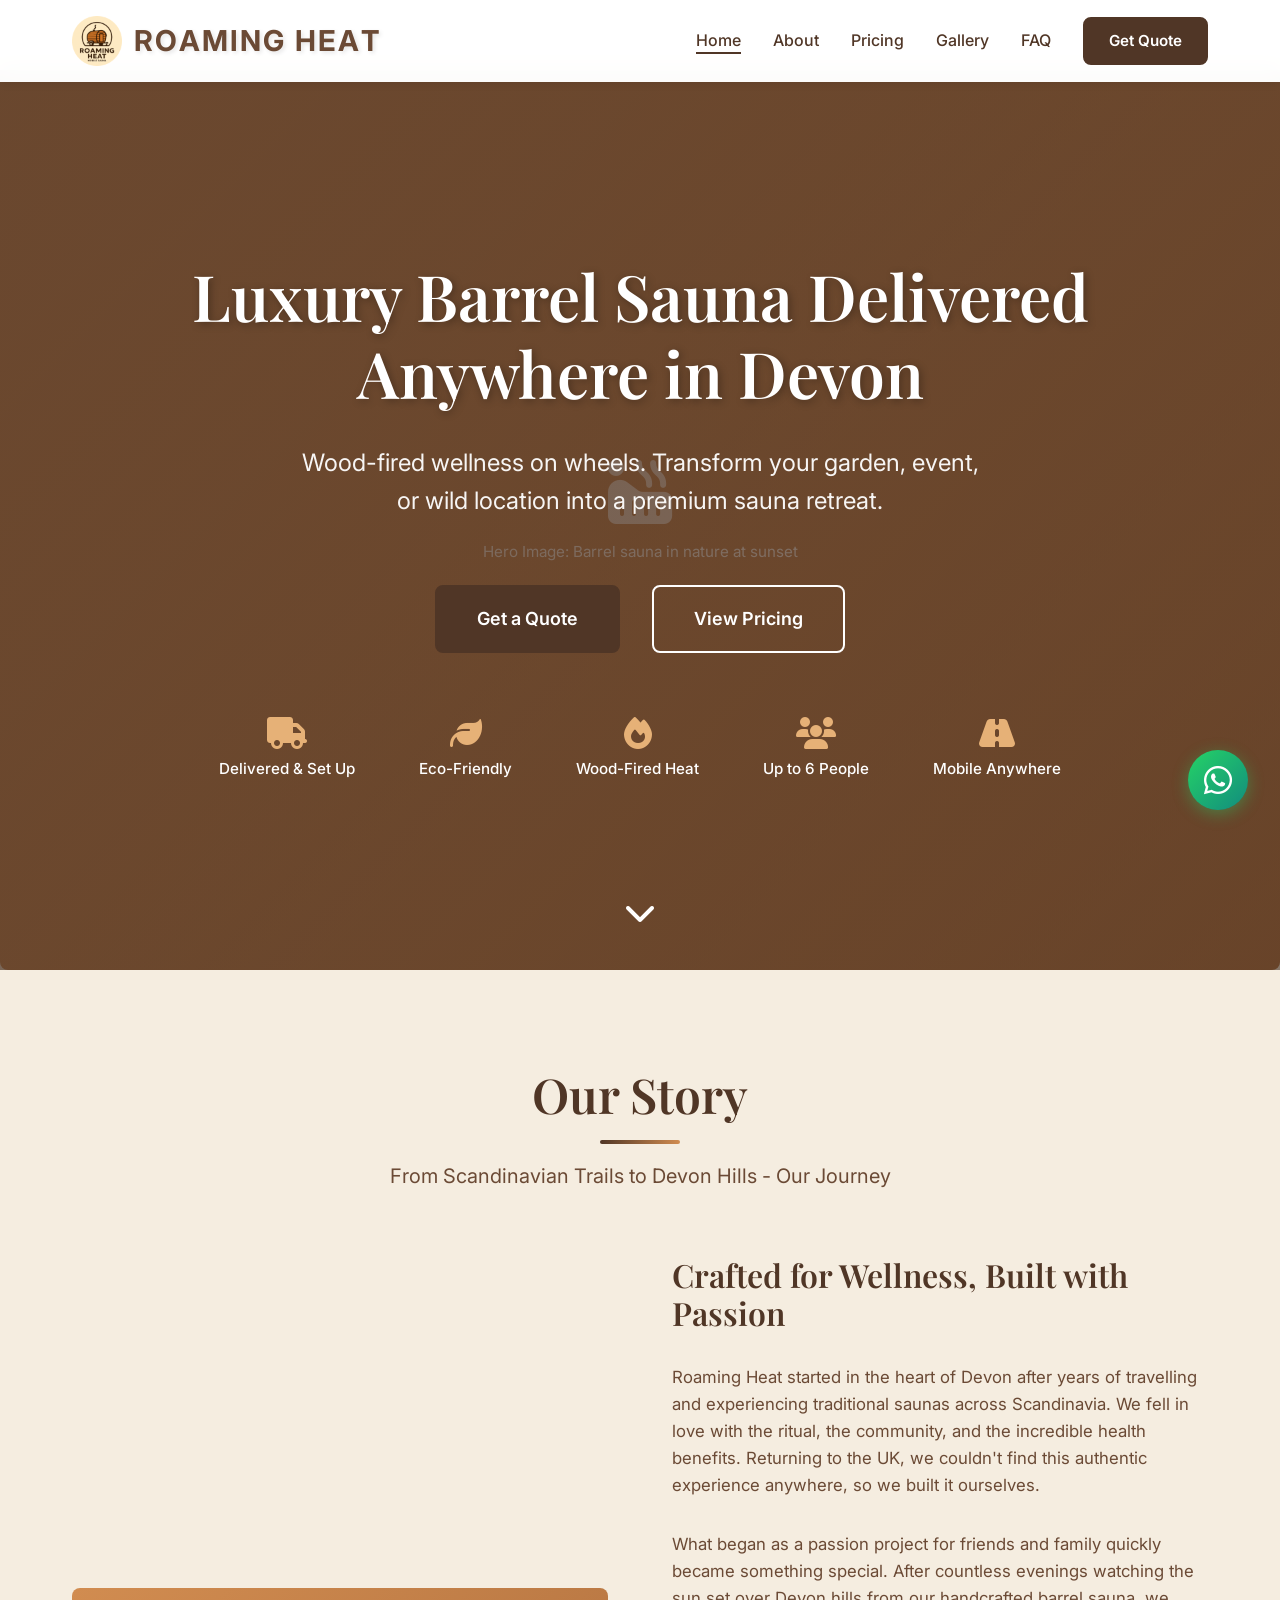
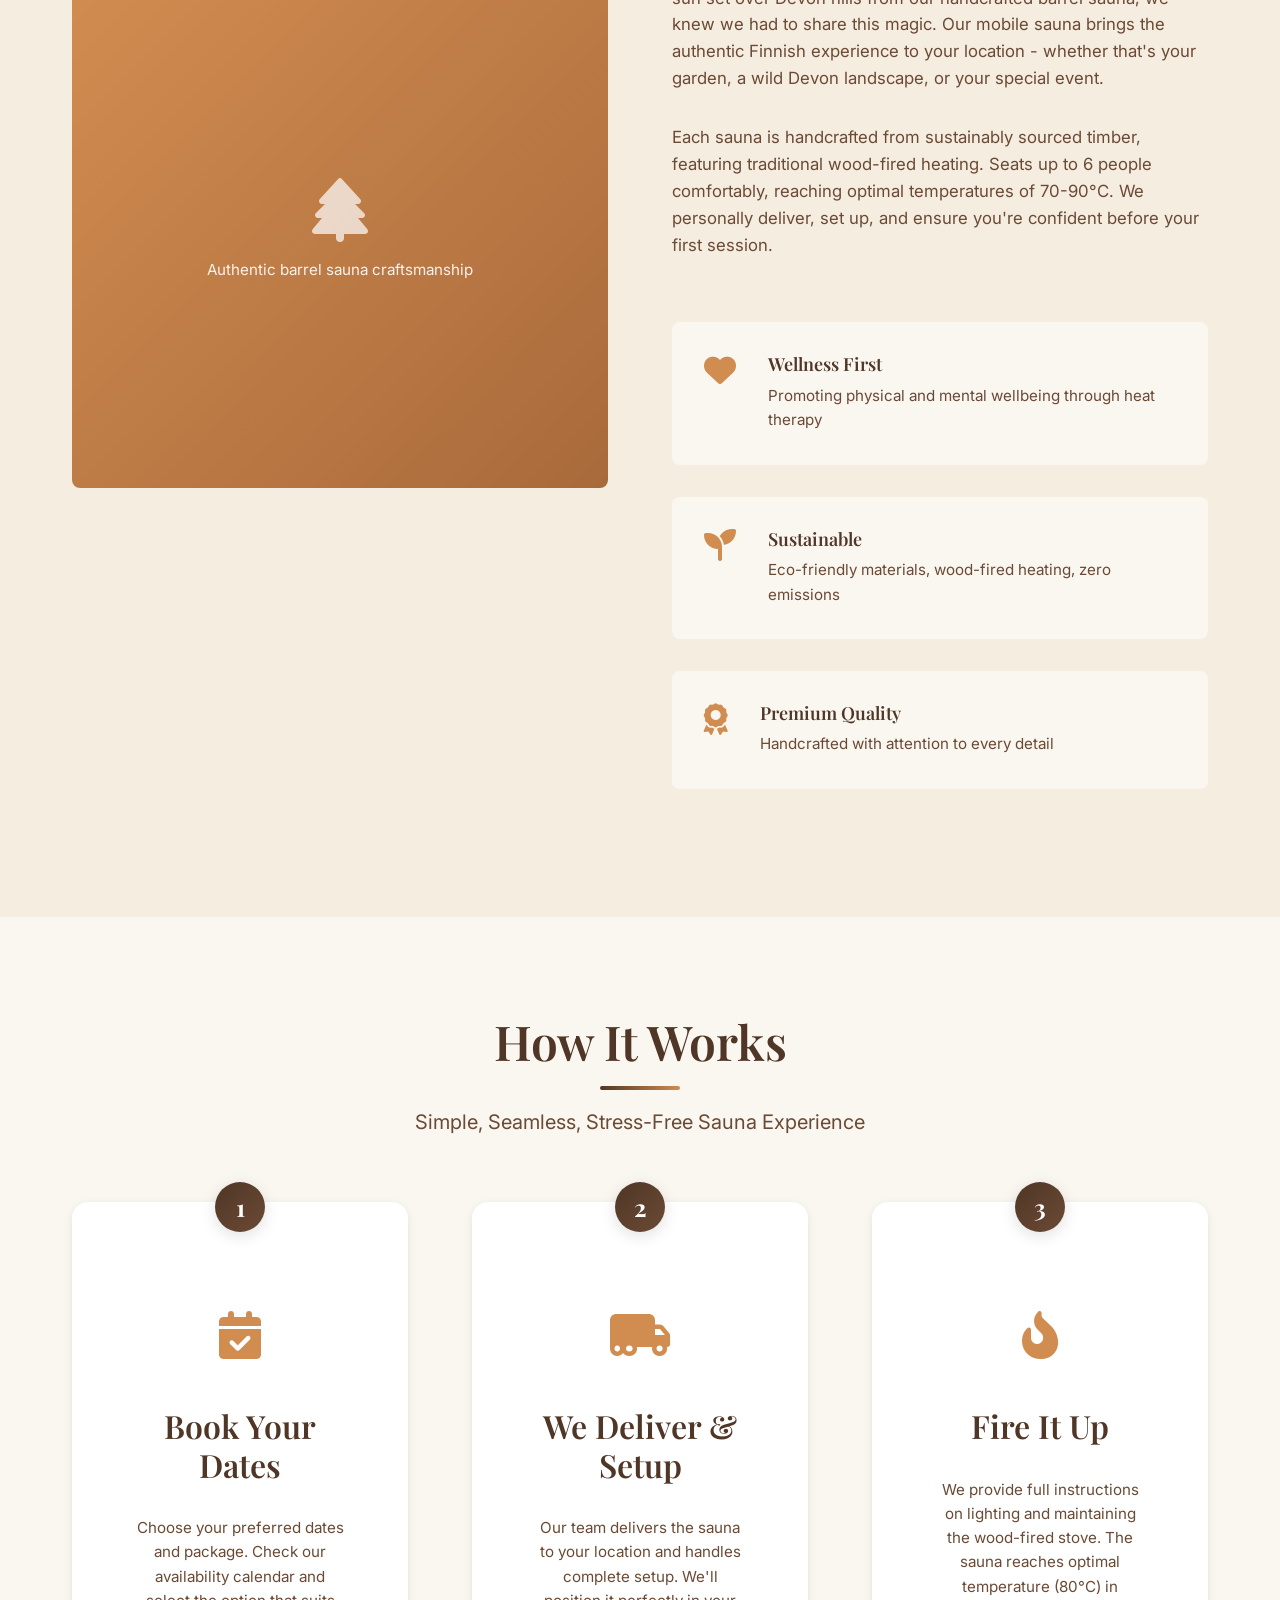
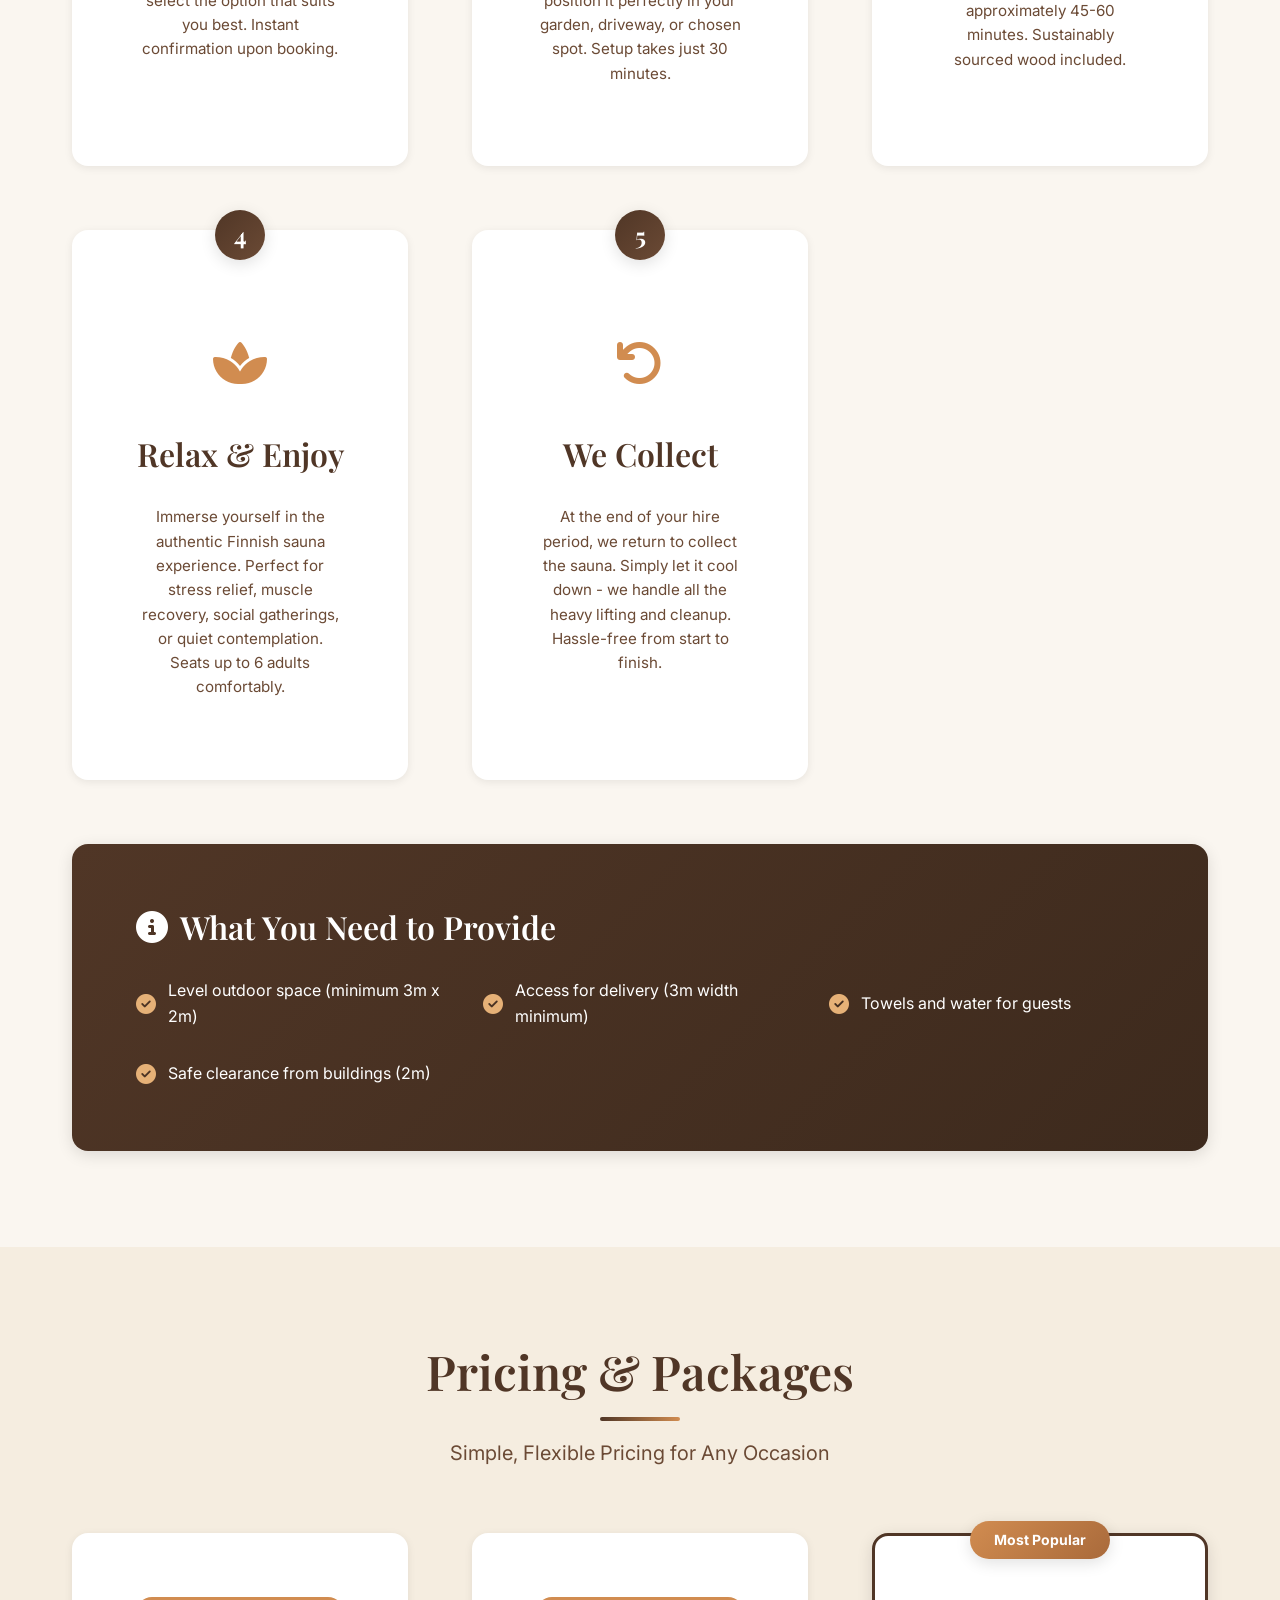
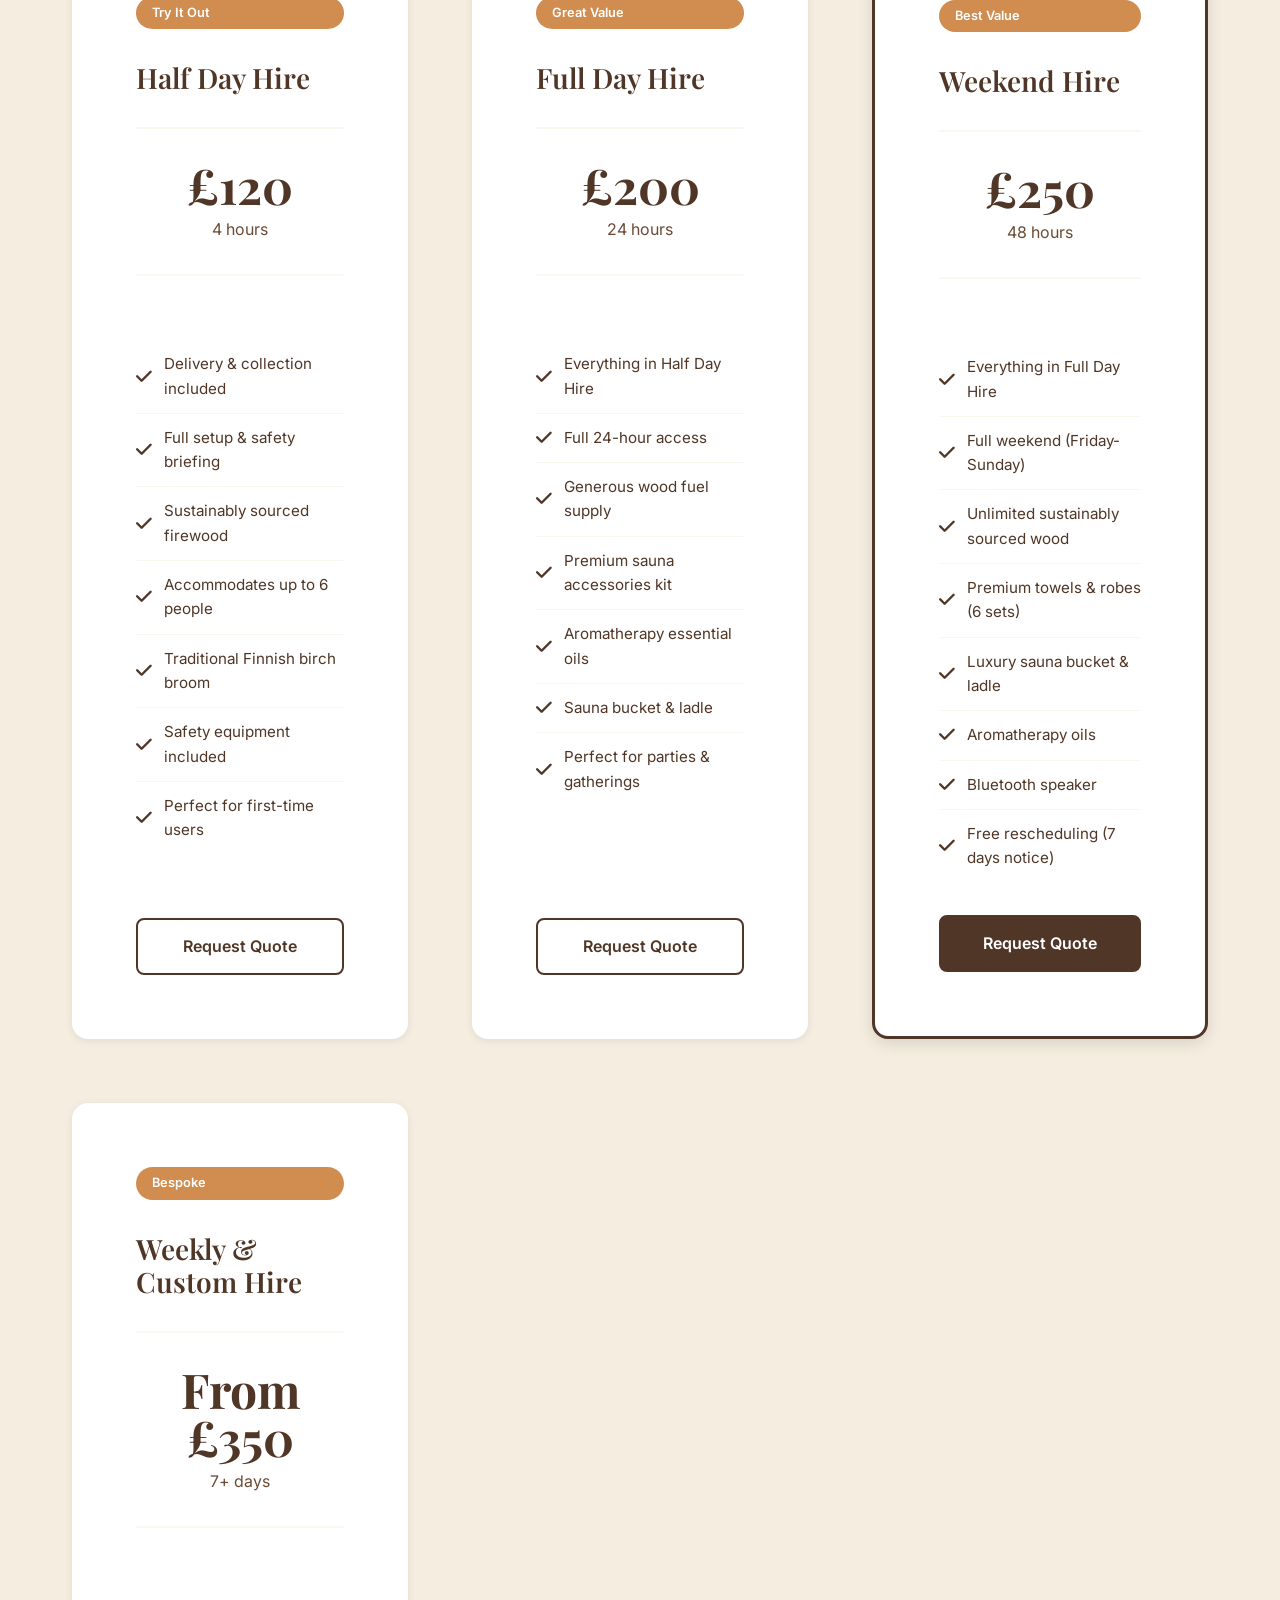
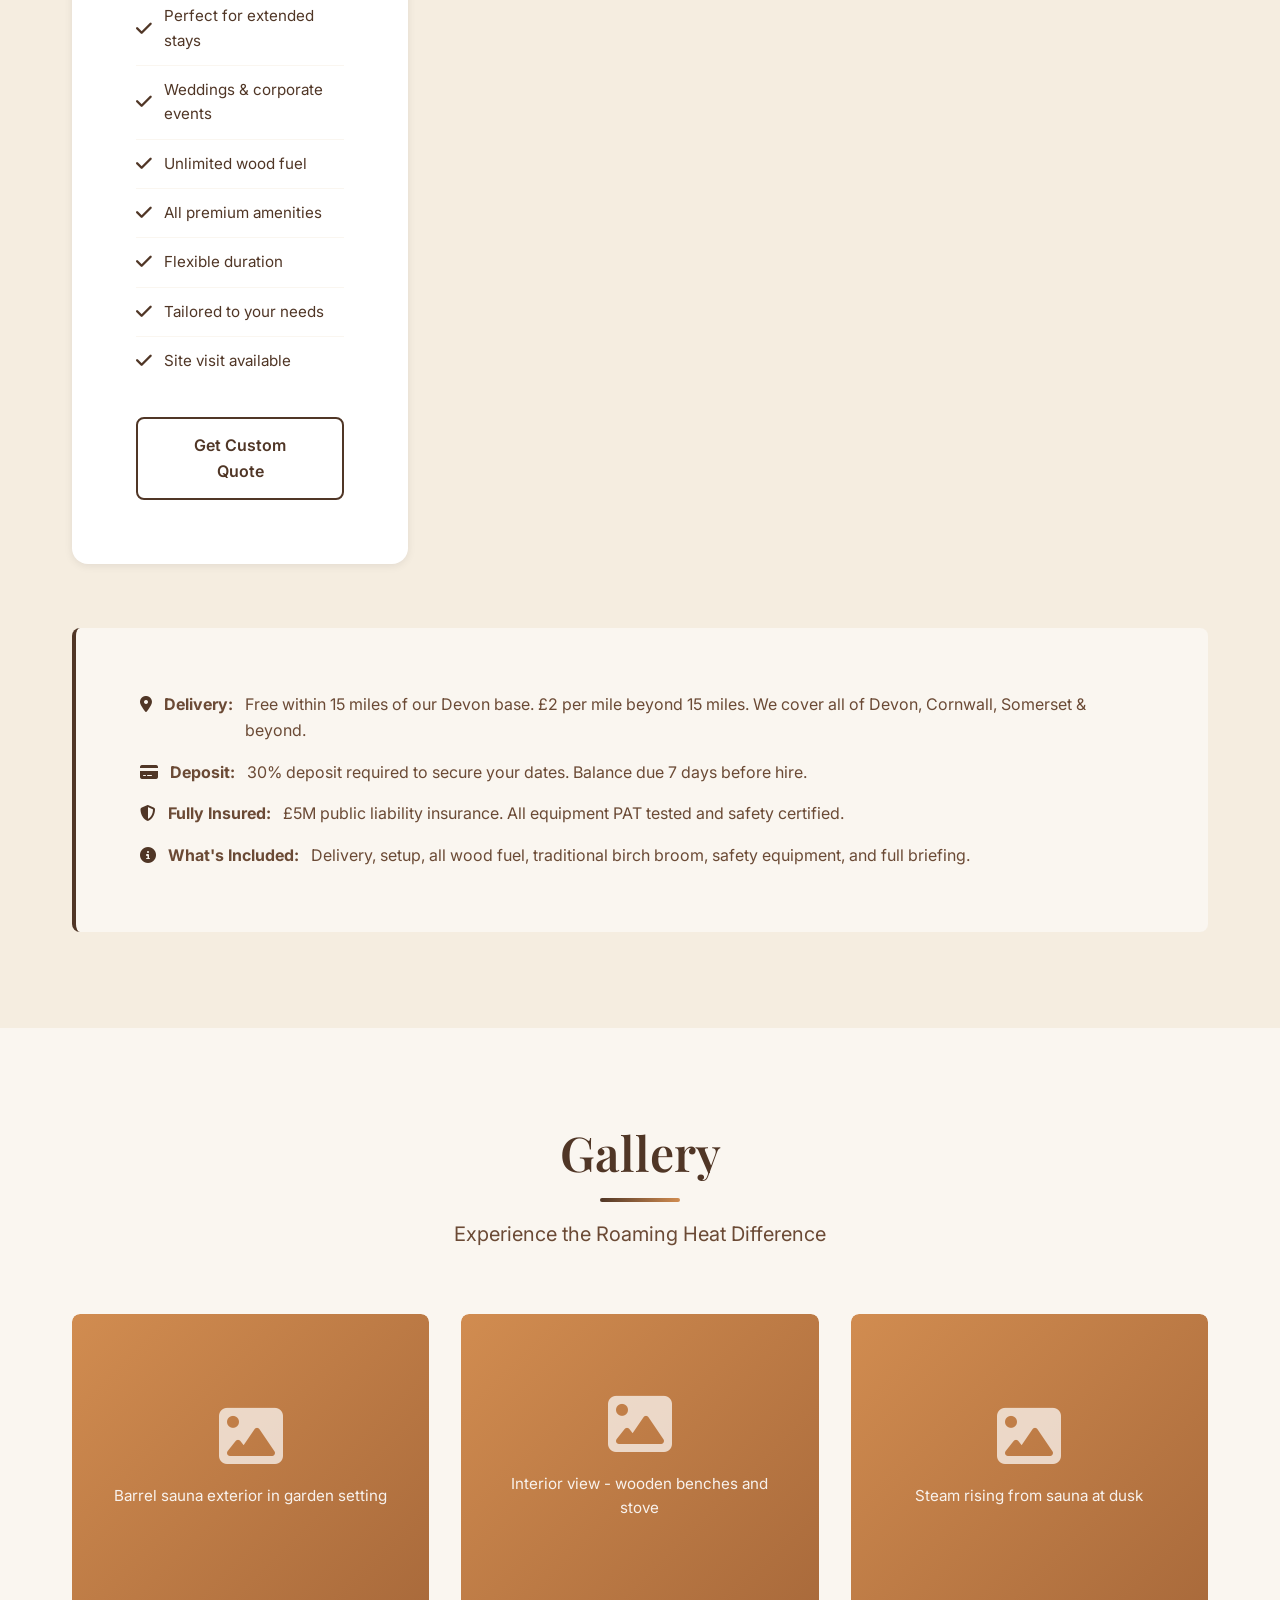
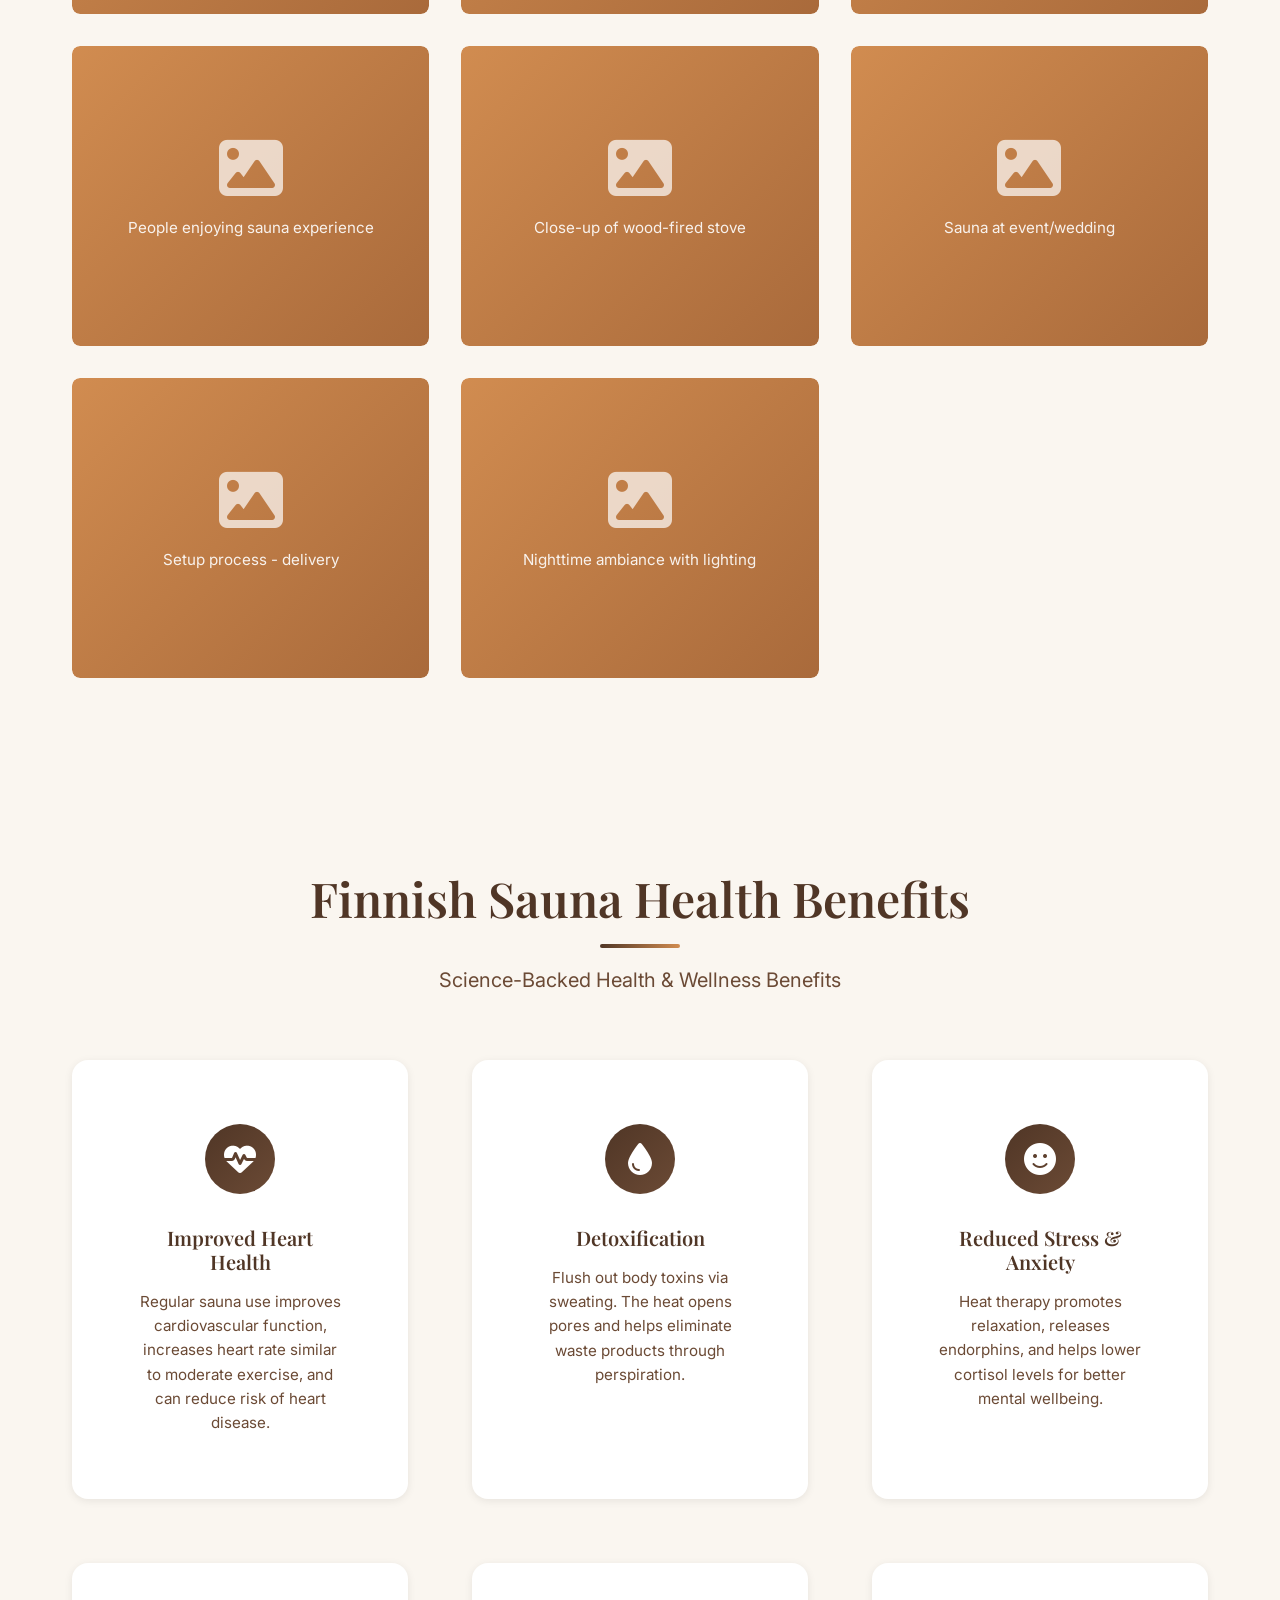
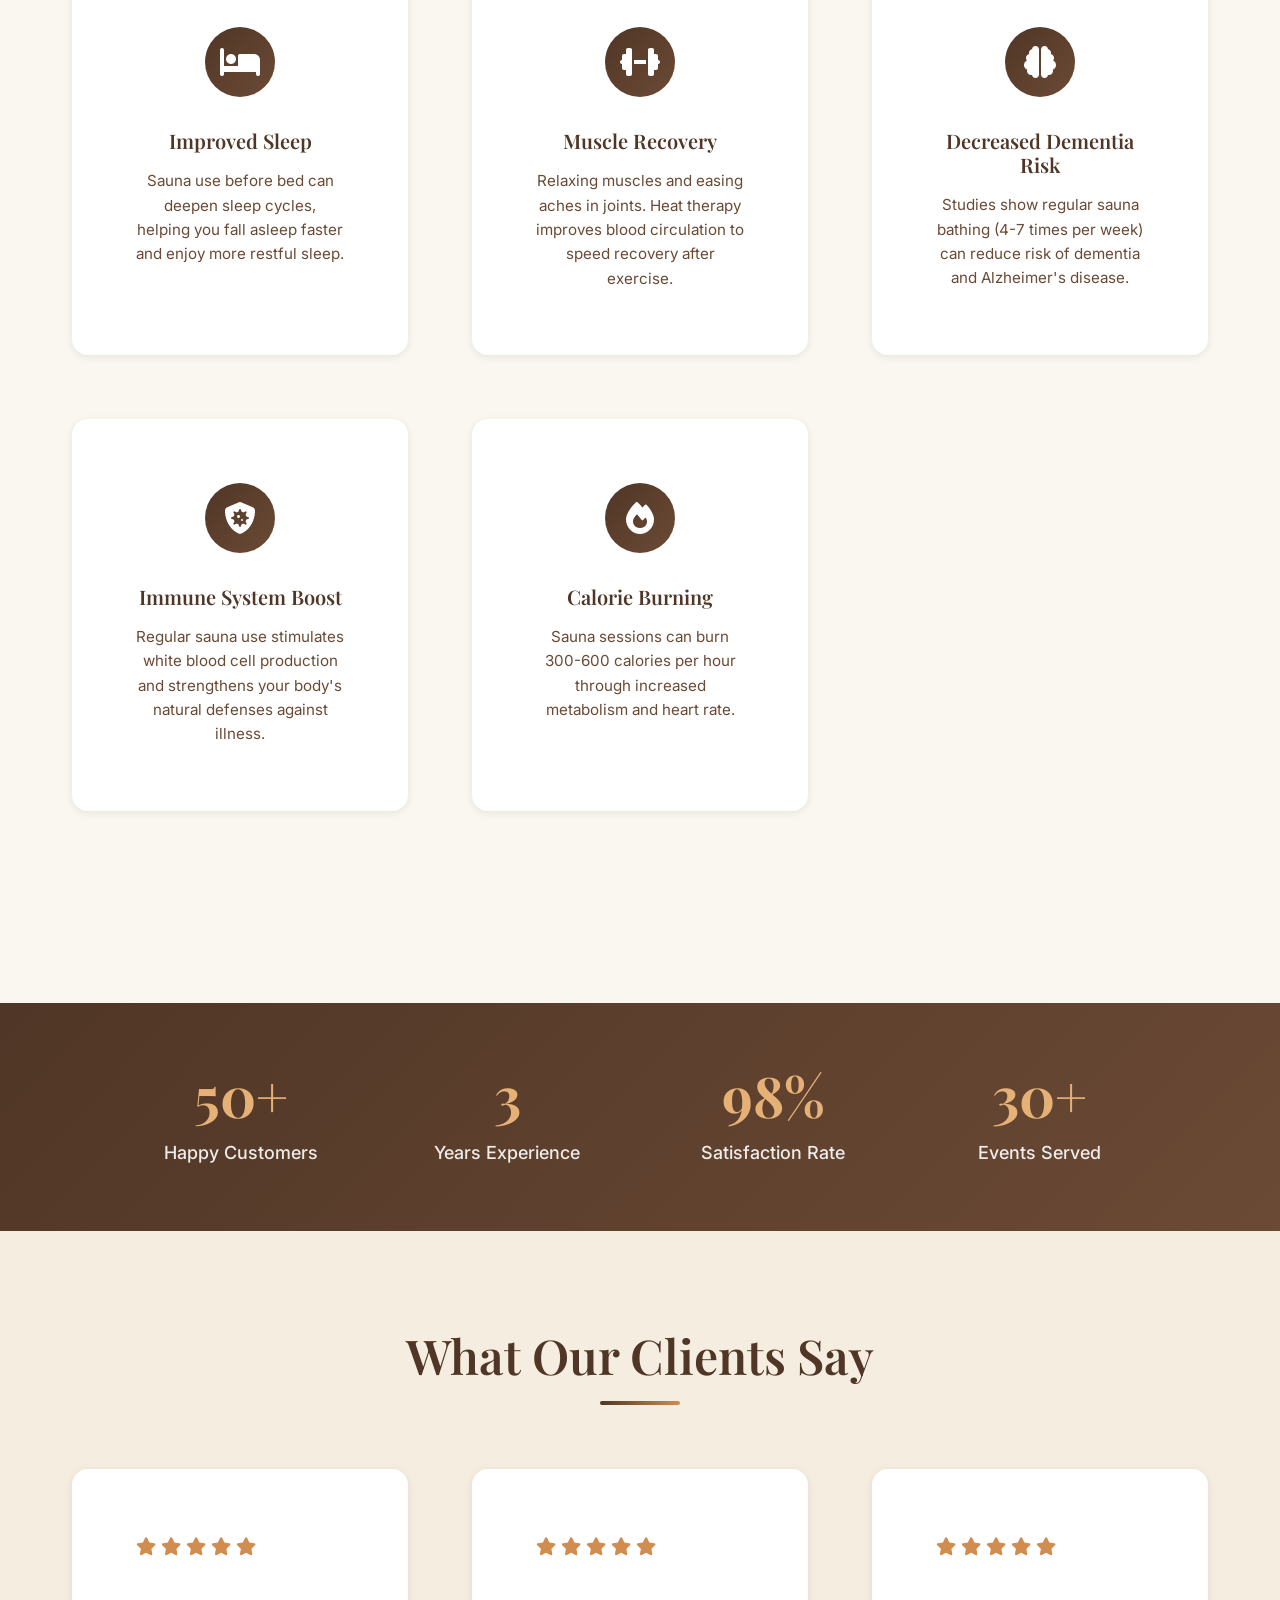
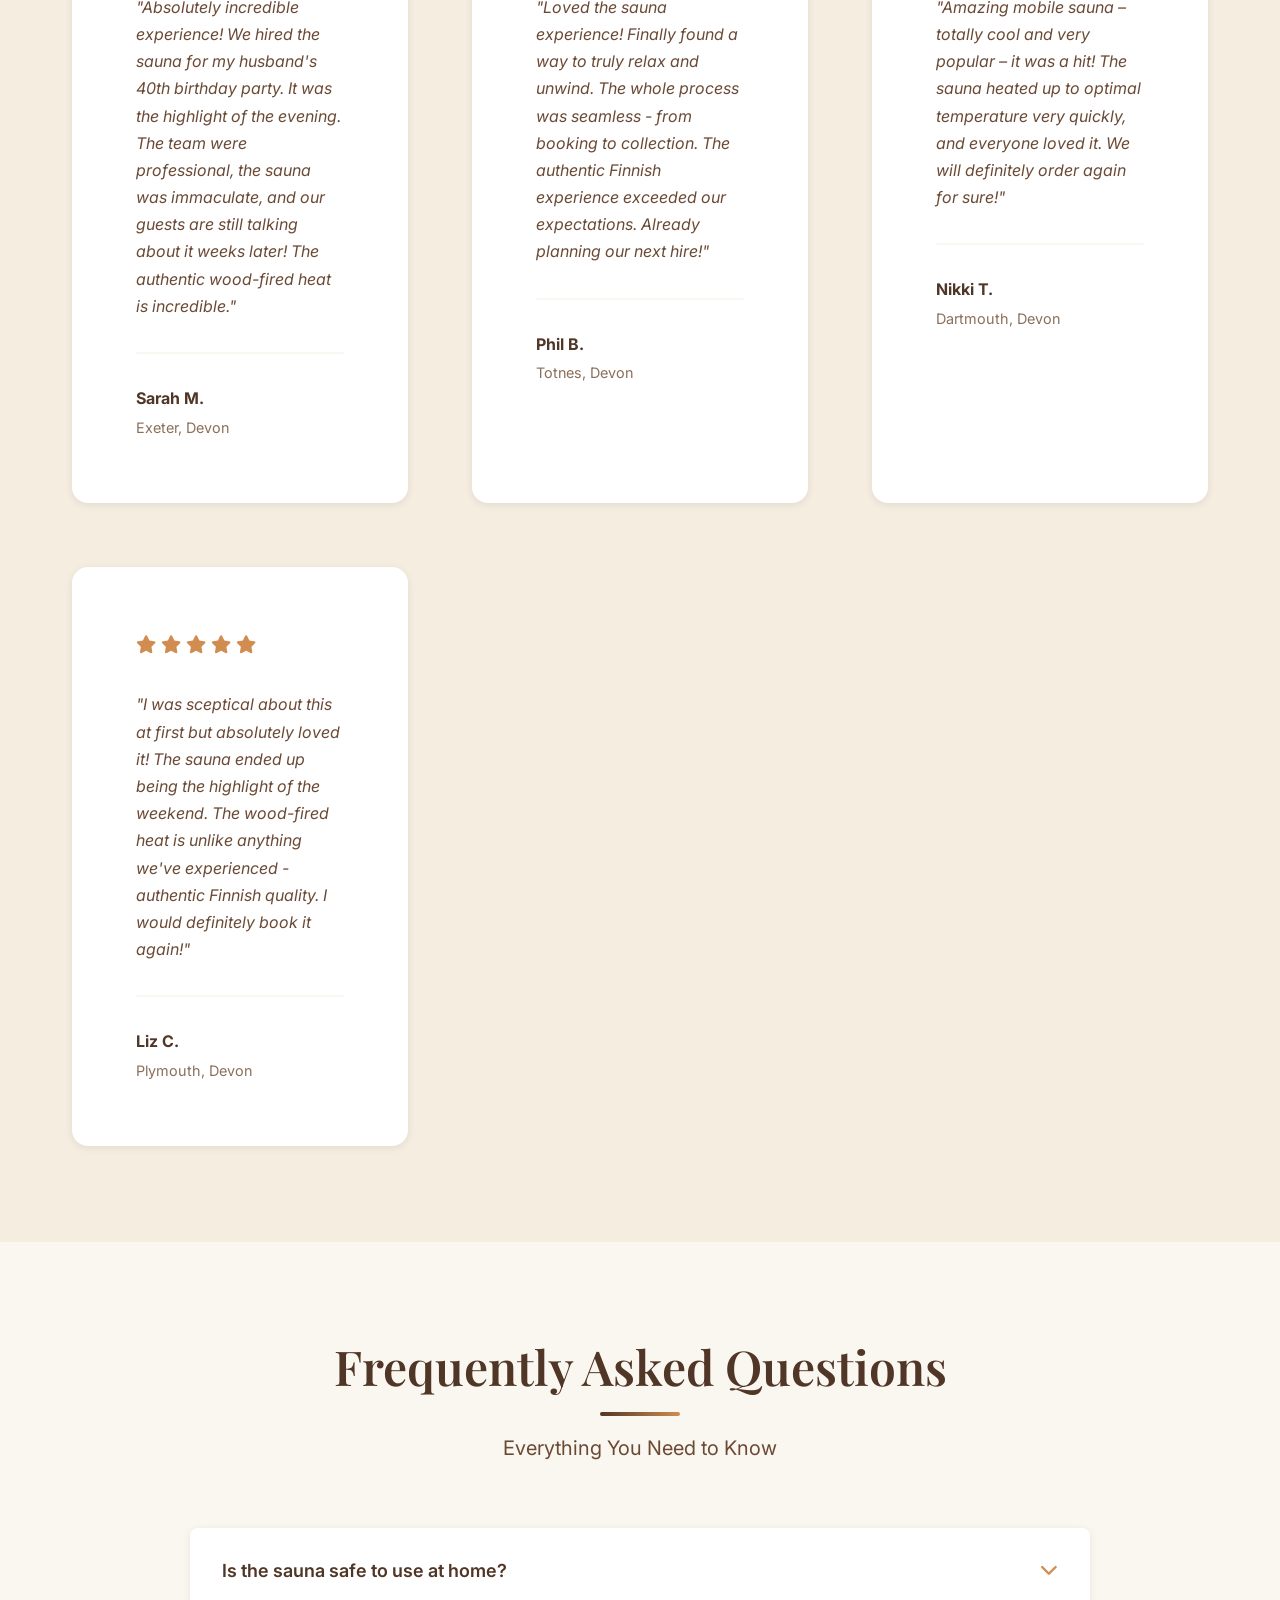
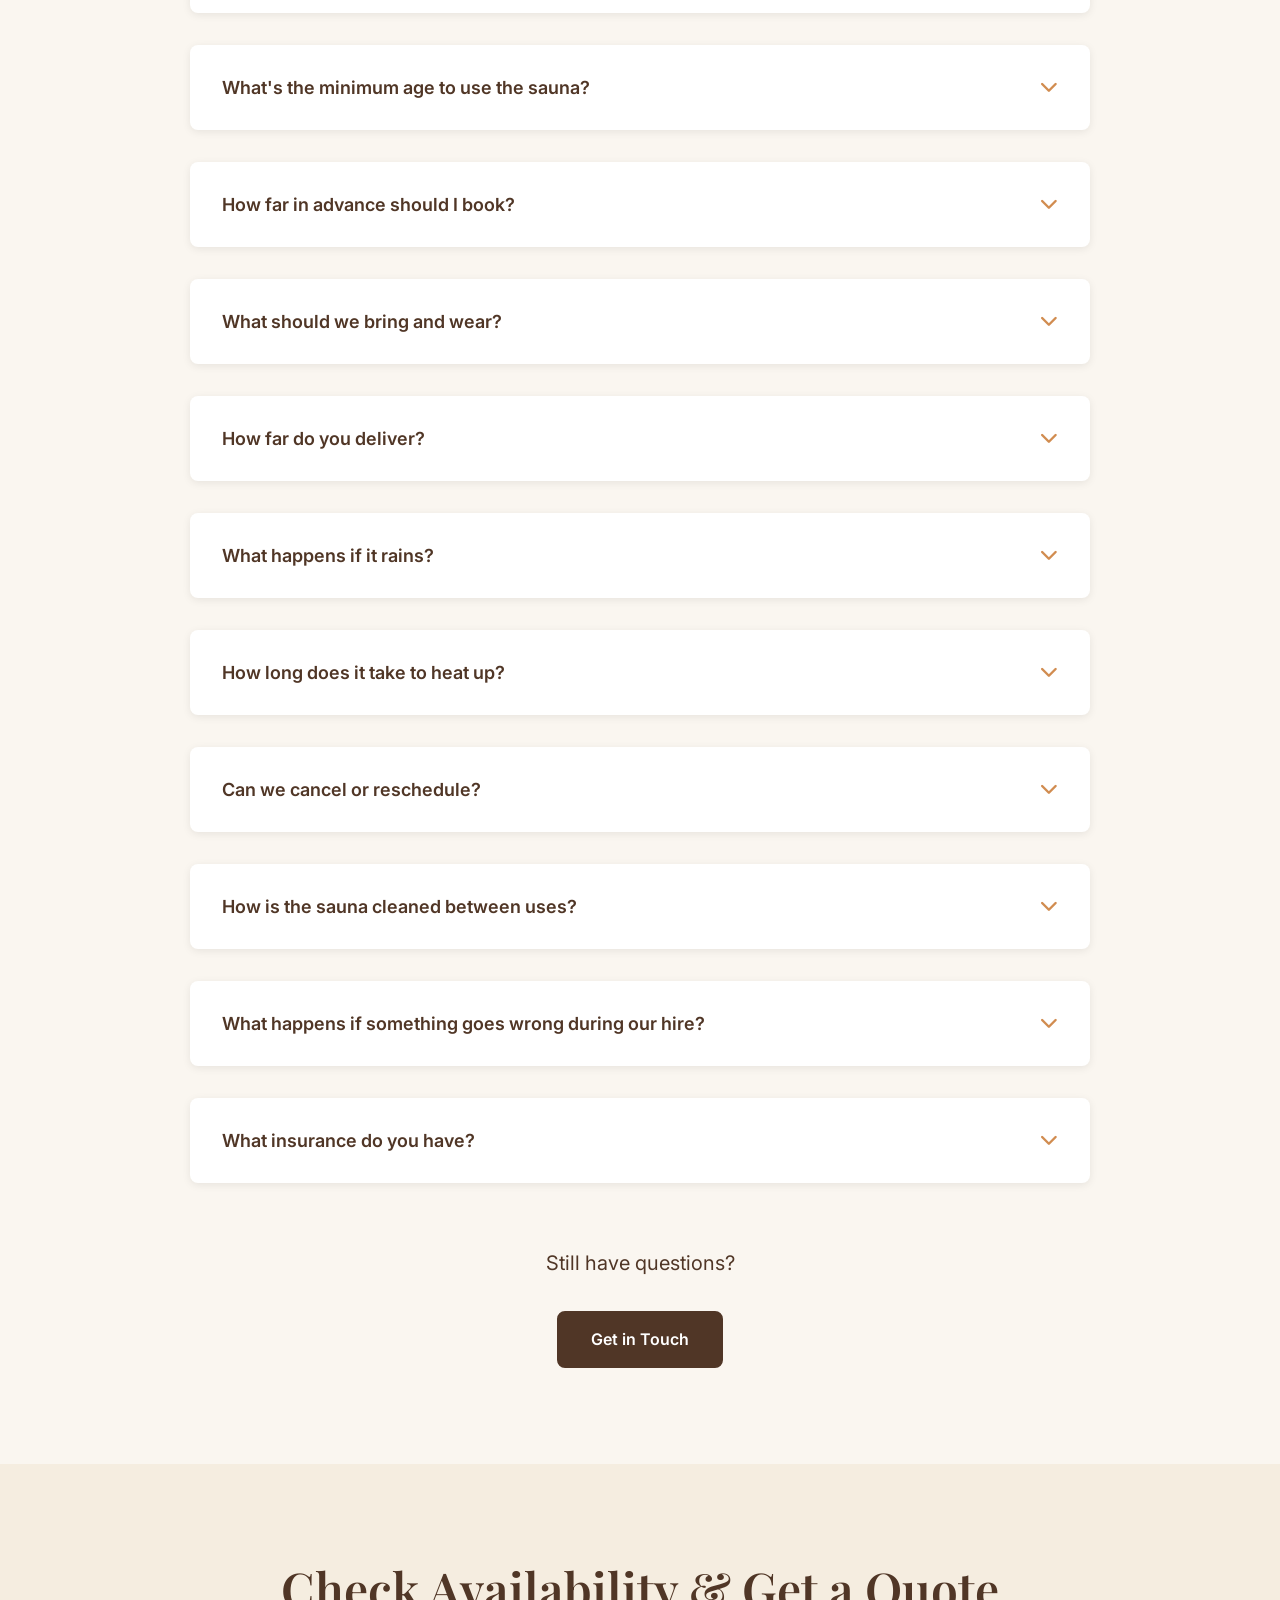
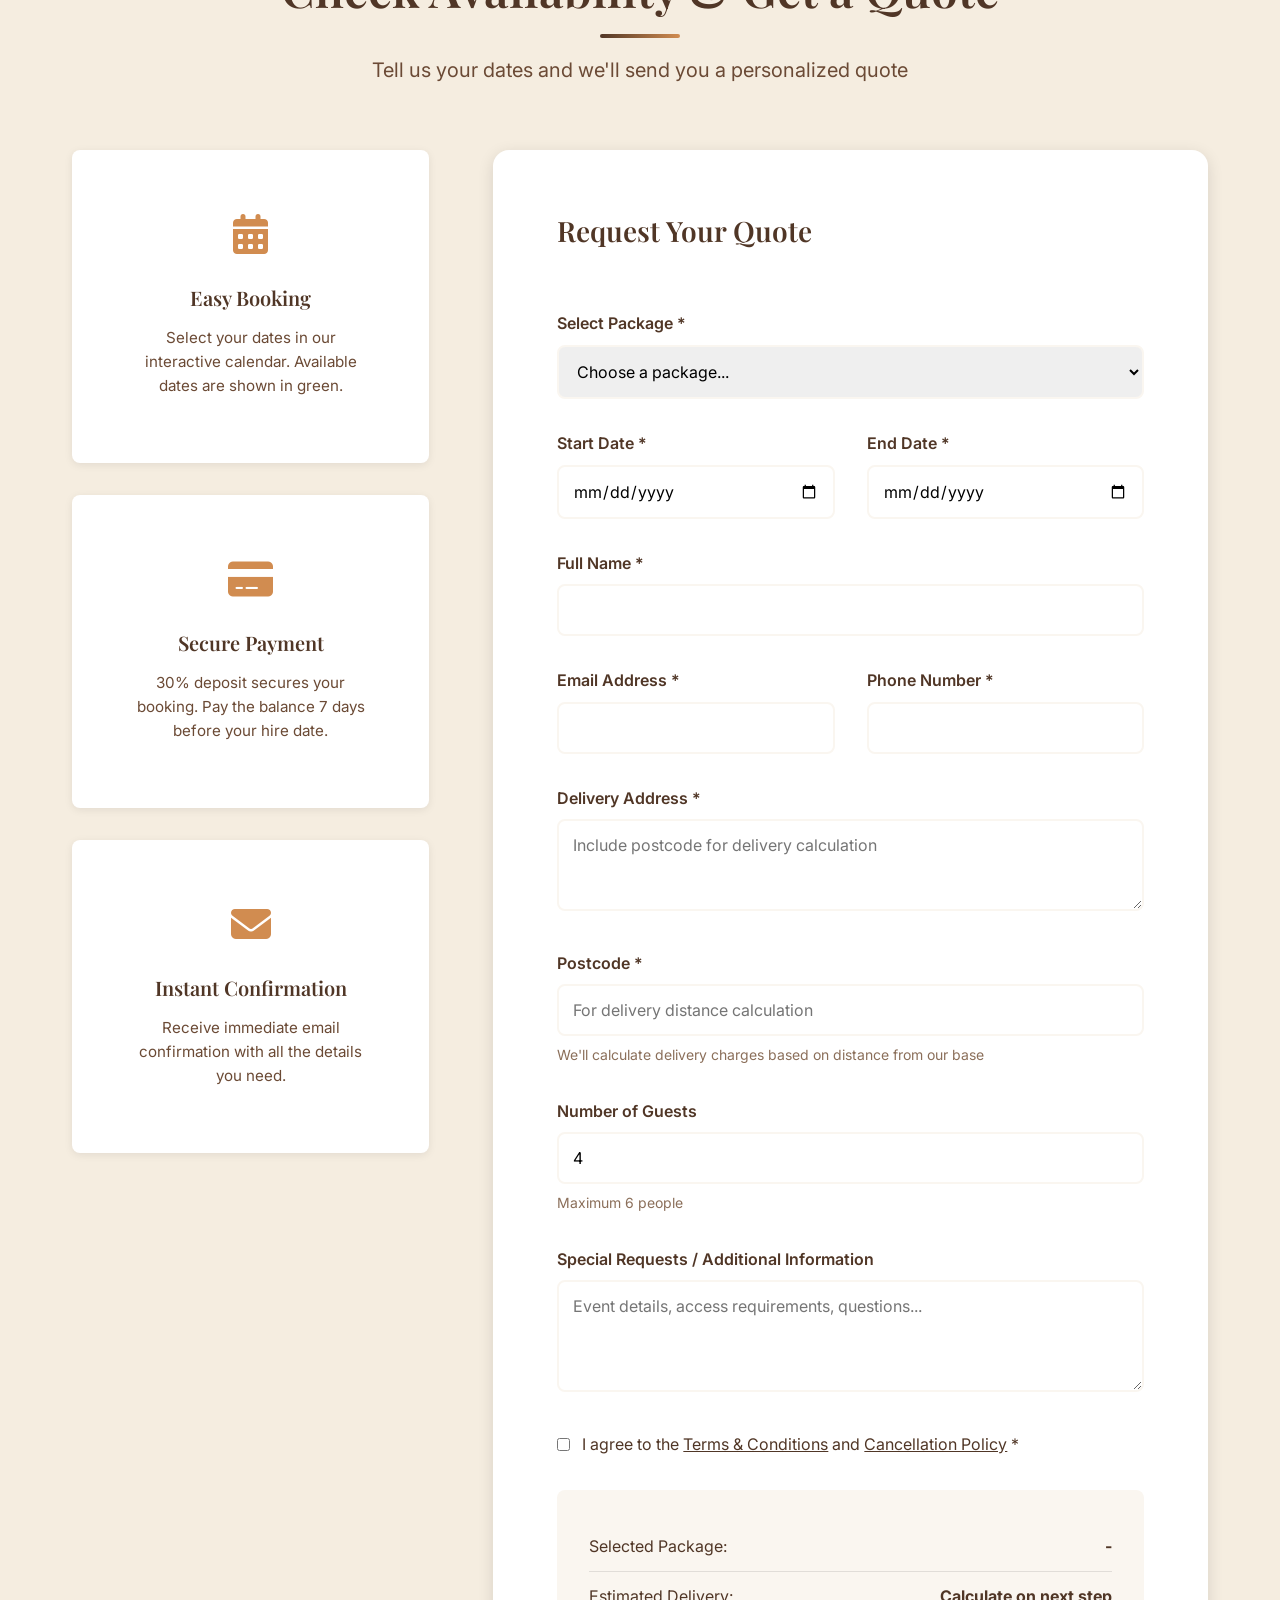
==== commit 7669a8b2: "Add files via upload" ====
--- a/index.html
+++ b/index.html
@@ -5,15 +5,15 @@
     <meta name="viewport" content="width=device-width, initial-scale=1.0">
     <meta name="description" content="Premium mobile sauna hire in the UK. Bring the ultimate wellness experience to your doorstep. Book authentic Finnish barrel saunas for events, parties, or personal relaxation.">
     <meta name="keywords" content="mobile sauna, sauna hire, barrel sauna, wellness, UK sauna rental, event sauna, garden sauna">
-    <meta name="author" content="Nomad Steam Mobile Saunas">
+    <meta name="author" content="Roaming Heat Mobile Saunas">
     
     <!-- Open Graph / Social Media -->
-    <meta property="og:title" content="Nomad Steam Mobile Saunas - Premium Sauna Hire UK">
+    <meta property="og:title" content="Roaming Heat Mobile Saunas - Premium Sauna Hire UK">
     <meta property="og:description" content="Experience authentic Finnish sauna culture at your location. Premium mobile sauna hire for wellness, events, and relaxation.">
     <meta property="og:type" content="website">
-    <meta property="og:url" content="https://nomadsteam.co.uk">
+    <meta property="og:url" content="https://roamingheat.co.uk">
     
-    <title>Nomad Steam Mobile Saunas - Premium Sauna Hire UK | Wellness Delivered</title>
+    <title>Roaming Heat Mobile Saunas - Premium Sauna Hire UK | Wellness Delivered</title>
     
     <!-- Fonts -->
     <link rel="preconnect" href="https://fonts.googleapis.com">
@@ -32,11 +32,13 @@
         <div class="container">
             <div class="nav-wrapper">
                 <div class="logo">
-                    <div class="logo-icon">
-                        <i class="fas fa-caravan"></i>
-                        <i class="fas fa-cloud steam-icon"></i>
-                    </div>
-                    <span>Nomad Steam</span>
+                    <div class="logo-image-wrapper">
+                        <img src="images/roaming-sauna-logo.png" alt="Roaming Heat Logo" class="logo-image">
+                        <div class="steam-effect"></div>
+                    </div>
+                    <span class="logo-text" id="logoText">
+                        <span class="letter">R</span><span class="letter">o</span><span class="letter">a</span><span class="letter">m</span><span class="letter">i</span><span class="letter">n</span><span class="letter">g</span><span class="letter space"> </span><span class="letter">H</span><span class="letter">e</span><span class="letter">a</span><span class="letter">t</span>
+                    </span>
                 </div>
                 
                 <button class="mobile-menu-toggle" id="mobileMenuToggle" aria-label="Toggle menu">
@@ -48,12 +50,10 @@
                 <ul class="nav-menu" id="navMenu">
                     <li><a href="#home" class="nav-link active">Home</a></li>
                     <li><a href="#about" class="nav-link">About</a></li>
-                    <li><a href="#how-it-works" class="nav-link">How It Works</a></li>
                     <li><a href="#pricing" class="nav-link">Pricing</a></li>
                     <li><a href="#gallery" class="nav-link">Gallery</a></li>
                     <li><a href="#faq" class="nav-link">FAQ</a></li>
-                    <li><a href="#contact" class="nav-link">Contact</a></li>
-                    <li><a href="#booking" class="btn btn-primary btn-nav">Book Now</a></li>
+                    <li><a href="#contact" class="btn btn-primary btn-nav">Get Quote</a></li>
                 </ul>
             </div>
         </div>
@@ -71,10 +71,10 @@
         </div>
         <div class="hero-content">
             <div class="container">
-                <h1 class="hero-title">Experience Authentic Finnish Wellness</h1>
-                <p class="hero-subtitle">Premium mobile sauna hire delivered to your doorstep. Transform any space into your personal wellness sanctuary.</p>
+                <h1 class="hero-title">Luxury Barrel Sauna Delivered Anywhere in Devon</h1>
+                <p class="hero-subtitle">Wood-fired wellness on wheels. Transform your garden, event, or wild location into a premium sauna retreat.</p>
                 <div class="hero-cta">
-                    <a href="#booking" class="btn btn-primary btn-large">Check Availability</a>
+                    <a href="#contact" class="btn btn-primary btn-large">Get a Quote</a>
                     <a href="#pricing" class="btn btn-secondary btn-large">View Pricing</a>
                 </div>
                 <div class="hero-features">
@@ -112,7 +112,7 @@
             <div class="section-header text-center">
                 <h2 class="section-title">Our Story</h2>
                 <div class="title-underline"></div>
-                <p class="section-subtitle">Bringing the Ancient Art of Finnish Sauna Culture to Modern Britain</p>
+                <p class="section-subtitle">From Scandinavian Trails to Devon Hills - Our Journey</p>
             </div>
             
             <div class="about-content">
@@ -125,8 +125,9 @@
                     </div>
                     <div class="about-text">
                         <h3>Crafted for Wellness, Built with Passion</h3>
-                        <p>Nomad Steam was born from a simple belief: everyone deserves access to the profound benefits of authentic sauna bathing. Having experienced the transformative power of traditional Finnish saunas, we set out to make this ancient wellness practice accessible, convenient, and unforgettable.</p>
-                        <p>Our barrel saunas are handcrafted from sustainably sourced timber, featuring traditional wood-fired heating that creates the perfect dry heat environment. Each sauna can accommodate up to 6 people and reaches optimal temperatures of 70-90°C.</p>
+                        <p>Roaming Heat started in the heart of Devon after years of travelling and experiencing traditional saunas across Scandinavia. We fell in love with the ritual, the community, and the incredible health benefits. Returning to the UK, we couldn't find this authentic experience anywhere, so we built it ourselves.</p>
+                        <p>What began as a passion project for friends and family quickly became something special. After countless evenings watching the sun set over Devon hills from our handcrafted barrel sauna, we knew we had to share this magic. Our mobile sauna brings the authentic Finnish experience to your location - whether that's your garden, a wild Devon landscape, or your special event.</p>
+                        <p>Each sauna is handcrafted from sustainably sourced timber, featuring traditional wood-fired heating. Seats up to 6 people comfortably, reaching optimal temperatures of 70-90°C. We personally deliver, set up, and ensure you're confident before your first session.</p>
                         
                         <div class="about-values">
                             <div class="value-item">
@@ -243,191 +244,98 @@
             <div class="section-header text-center">
                 <h2 class="section-title">Pricing & Packages</h2>
                 <div class="title-underline"></div>
-                <p class="section-subtitle">Flexible Options for Every Occasion - Sessions, Day Hire & Extended Rentals</p>
-            </div>
-            
-            <!-- Session-Based Pricing -->
-            <div class="pricing-type-section">
-                <h3 class="pricing-type-title">Sauna Sessions</h3>
-                <p class="pricing-type-subtitle">Perfect if you just want to try the experience or need flexibility</p>
-                <div class="pricing-grid sessions-grid">
-                    <div class="pricing-card session-card">
-                        <div class="package-tag">Private Experience</div>
-                        <h3 class="package-name">Private Sauna Session</h3>
-                        <div class="package-price">
-                            <span class="price">£60</span>
-                            <span class="duration">per session</span>
-                        </div>
-                        <ul class="package-features">
-                            <li><i class="fas fa-check"></i> Exclusive private use (up to 6 people)</li>
-                            <li><i class="fas fa-check"></i> Recommended for 4 people (maximum comfort)</li>
-                            <li><i class="fas fa-check"></i> Traditional birch broom</li>
-                            <li><i class="fas fa-check"></i> Wood fuel included</li>
-                            <li><i class="fas fa-check"></i> Full setup & briefing</li>
-                        </ul>
-                        <a href="#booking" class="btn btn-outline">Book Session</a>
-                    </div>
-                    
-                    <div class="pricing-card session-card">
-                        <div class="package-tag">Public Booking</div>
-                        <h3 class="package-name">Public Sauna Session</h3>
-                        <div class="package-price">
-                            <span class="price">£15</span>
-                            <span class="duration">per person</span>
-                        </div>
-                        <ul class="package-features">
-                            <li><i class="fas fa-check"></i> Book a seat and enjoy sauna</li>
-                            <li><i class="fas fa-check"></i> Open for up to 4 users</li>
-                            <li><i class="fas fa-check"></i> No hassle of organising a group</li>
-                            <li><i class="fas fa-check"></i> Traditional birch broom</li>
-                            <li><i class="fas fa-check"></i> Perfect for trying first time</li>
-                        </ul>
-                        <a href="#booking" class="btn btn-outline">Book Seat</a>
-                    </div>
-                </div>
-            </div>
-            
-            <div class="pricing-divider">
-                <span>or</span>
-            </div>
-            
-            <!-- Rental Packages -->
-            <div class="pricing-type-section">
-                <h3 class="pricing-type-title">Full Day & Extended Rentals</h3>
-                <p class="pricing-type-subtitle">Perfect for events, parties, and weekend getaways</p>
-                <div class="pricing-grid">
+                <p class="section-subtitle">Simple, Flexible Pricing for Any Occasion</p>
+            </div>
+            
+            <div class="pricing-grid">
                 <!-- Package 1 -->
                 <div class="pricing-card">
-                    <div class="package-tag">Perfect for First-Timers</div>
-                    <h3 class="package-name">Evening Escape</h3>
+                    <div class="package-tag">Try It Out</div>
+                    <h3 class="package-name">Half Day Hire</h3>
                     <div class="package-price">
-                        <span class="price">£149</span>
+                        <span class="price">£120</span>
                         <span class="duration">4 hours</span>
                     </div>
                     <ul class="package-features">
-                        <li><i class="fas fa-check"></i> Delivery & collection</li>
+                        <li><i class="fas fa-check"></i> Delivery & collection included</li>
                         <li><i class="fas fa-check"></i> Full setup & safety briefing</li>
-                        <li><i class="fas fa-check"></i> Wood fuel included (4kg)</li>
-                        <li><i class="fas fa-check"></i> Seats up to 6 people</li>
-                        <li><i class="fas fa-check"></i> Traditional birch broom</li>
-                        <li><i class="fas fa-check"></i> Safety equipment provided</li>
-                        <li><i class="fas fa-check"></i> Optimal temperature: 70-90°C</li>
-                        <li><i class="fas fa-check"></i> 24/7 support hotline</li>
+                        <li><i class="fas fa-check"></i> Sustainably sourced firewood</li>
+                        <li><i class="fas fa-check"></i> Accommodates up to 6 people</li>
+                        <li><i class="fas fa-check"></i> Traditional Finnish birch broom</li>
+                        <li><i class="fas fa-check"></i> Safety equipment included</li>
+                        <li><i class="fas fa-check"></i> Perfect for first-time users</li>
                     </ul>
-                    <a href="#booking" class="btn btn-outline">Book Now</a>
+                    <a href="#contact" class="btn btn-outline">Request Quote</a>
                 </div>
                 
                 <!-- Package 2 -->
-                <div class="pricing-card featured">
-                    <div class="package-badge">Most Popular</div>
-                    <div class="package-tag">Best Value</div>
-                    <h3 class="package-name">Full Day Wellness</h3>
+                <div class="pricing-card">
+                    <div class="package-tag">Great Value</div>
+                    <h3 class="package-name">Full Day Hire</h3>
                     <div class="package-price">
-                        <span class="price">£249</span>
-                        <span class="duration">12 hours</span>
+                        <span class="price">£200</span>
+                        <span class="duration">24 hours</span>
                     </div>
                     <ul class="package-features">
-                        <li><i class="fas fa-check"></i> Everything in Evening Escape</li>
-                        <li><i class="fas fa-check"></i> Extended 12-hour hire</li>
-                        <li><i class="fas fa-check"></i> Extra wood fuel (12kg total)</li>
-                        <li><i class="fas fa-check"></i> Traditional birch broom</li>
+                        <li><i class="fas fa-check"></i> Everything in Half Day Hire</li>
+                        <li><i class="fas fa-check"></i> Full 24-hour access</li>
+                        <li><i class="fas fa-check"></i> Generous wood fuel supply</li>
                         <li><i class="fas fa-check"></i> Premium sauna accessories kit</li>
-                        <li><i class="fas fa-check"></i> Aromatherapy oils included</li>
-                        <li><i class="fas fa-check"></i> Digital thermometer</li>
-                        <li><i class="fas fa-check"></i> Optimal temperature: 70-90°C</li>
-                        <li><i class="fas fa-check"></i> Free rescheduling (7 days notice)</li>
+                        <li><i class="fas fa-check"></i> Aromatherapy essential oils</li>
+                        <li><i class="fas fa-check"></i> Sauna bucket & ladle</li>
+                        <li><i class="fas fa-check"></i> Perfect for parties & gatherings</li>
                     </ul>
-                    <a href="#booking" class="btn btn-primary">Book Now</a>
+                    <a href="#contact" class="btn btn-outline">Request Quote</a>
                 </div>
                 
                 <!-- Package 3 -->
                 <div class="pricing-card featured">
                     <div class="package-badge">Most Popular</div>
                     <div class="package-tag">Best Value</div>
-                    <h3 class="package-name">Weekend Retreat</h3>
+                    <h3 class="package-name">Weekend Hire</h3>
                     <div class="package-price">
                         <span class="price">£250</span>
-                        <span class="duration">2 Day Weekend</span>
+                        <span class="duration">48 hours</span>
                     </div>
                     <ul class="package-features">
-                        <li><i class="fas fa-check"></i> Everything in Full Day</li>
-                        <li><i class="fas fa-check"></i> Full weekend (Fri-Sun)</li>
-                        <li><i class="fas fa-check"></i> Unlimited wood fuel</li>
-                        <li><i class="fas fa-check"></i> Traditional birch broom</li>
+                        <li><i class="fas fa-check"></i> Everything in Full Day Hire</li>
+                        <li><i class="fas fa-check"></i> Full weekend (Friday-Sunday)</li>
+                        <li><i class="fas fa-check"></i> Unlimited sustainably sourced wood</li>
                         <li><i class="fas fa-check"></i> Premium towels & robes (6 sets)</li>
                         <li><i class="fas fa-check"></i> Luxury sauna bucket & ladle</li>
+                        <li><i class="fas fa-check"></i> Aromatherapy oils</li>
                         <li><i class="fas fa-check"></i> Bluetooth speaker</li>
-                        <li><i class="fas fa-check"></i> Optimal temperature: 70-90°C</li>
-                        <li><i class="fas fa-check"></i> Free rescheduling anytime</li>
+                        <li><i class="fas fa-check"></i> Free rescheduling (7 days notice)</li>
                     </ul>
-                    <a href="#booking" class="btn btn-outline">Book Now</a>
-                </div>
-                
-                <!-- Package 4 - Overnight -->
+                    <a href="#contact" class="btn btn-primary">Request Quote</a>
+                </div>
+                
+                <!-- Package 4 - Custom/Event -->
                 <div class="pricing-card">
-                    <div class="package-tag">Overnight</div>
-                    <h3 class="package-name">One Night Hire</h3>
+                    <div class="package-tag">Bespoke</div>
+                    <h3 class="package-name">Weekly & Custom Hire</h3>
                     <div class="package-price">
-                        <span class="price">£150</span>
-                        <span class="duration">Overnight</span>
+                        <span class="price">From £350</span>
+                        <span class="duration">7+ days</span>
                     </div>
                     <ul class="package-features">
-                        <li><i class="fas fa-check"></i> Everything in Evening Escape</li>
-                        <li><i class="fas fa-check"></i> Overnight access</li>
-                        <li><i class="fas fa-check"></i> Extra wood fuel (8kg total)</li>
-                        <li><i class="fas fa-check"></i> Traditional birch broom</li>
-                        <li><i class="fas fa-check"></i> Optimal temperature: 70-90°C</li>
-                        <li><i class="fas fa-check"></i> Perfect for special occasions</li>
+                        <li><i class="fas fa-check"></i> Perfect for extended stays</li>
+                        <li><i class="fas fa-check"></i> Weddings & corporate events</li>
+                        <li><i class="fas fa-check"></i> Unlimited wood fuel</li>
+                        <li><i class="fas fa-check"></i> All premium amenities</li>
+                        <li><i class="fas fa-check"></i> Flexible duration</li>
+                        <li><i class="fas fa-check"></i> Tailored to your needs</li>
+                        <li><i class="fas fa-check"></i> Site visit available</li>
                     </ul>
-                    <a href="#booking" class="btn btn-outline">Book Now</a>
-                </div>
-                
-                <!-- Package 5 - 3 Day Mid-Week -->
-                <div class="pricing-card">
-                    <div class="package-tag">Mid-Week Special</div>
-                    <h3 class="package-name">3 Day Mid-Week</h3>
-                    <div class="package-price">
-                        <span class="price">£250</span>
-                        <span class="duration">3 Days</span>
-                    </div>
-                    <ul class="package-features">
-                        <li><i class="fas fa-check"></i> Perfect for extended relaxation</li>
-                        <li><i class="fas fa-check"></i> Unlimited wood fuel</li>
-                        <li><i class="fas fa-check"></i> Traditional birch broom</li>
-                        <li><i class="fas fa-check"></i> Optimal temperature: 70-90°C</li>
-                        <li><i class="fas fa-check"></i> All day access</li>
-                        <li><i class="fas fa-check"></i> Great value for longer stays</li>
-                    </ul>
-                    <a href="#booking" class="btn btn-outline">Book Now</a>
-                </div>
-                
-                <!-- Package 6 - Custom/Event -->
-                <div class="pricing-card">
-                    <div class="package-tag">Bespoke Experience</div>
-                    <h3 class="package-name">Event & Custom</h3>
-                    <div class="package-price">
-                        <span class="price">POA</span>
-                        <span class="duration">Custom duration</span>
-                    </div>
-                    <ul class="package-features">
-                        <li><i class="fas fa-check"></i> Weddings & corporate events</li>
-                        <li><i class="fas fa-check"></i> Extended multi-day hire</li>
-                        <li><i class="fas fa-check"></i> Multiple sauna units</li>
-                        <li><i class="fas fa-check"></i> One week hire available (£450)</li>
-                        <li><i class="fas fa-check"></i> Dedicated attendant option</li>
-                        <li><i class="fas fa-check"></i> Custom branding available</li>
-                        <li><i class="fas fa-check"></i> Site visit & consultation</li>
-                    </ul>
-                    <a href="#contact" class="btn btn-outline">Enquire Now</a>
-                </div>
-            </div>
+                    <a href="#contact" class="btn btn-outline">Get Custom Quote</a>
+                </div>
             </div>
             
             <div class="pricing-notes">
-                <p><i class="fas fa-map-marker-alt"></i> <strong>Free Delivery:</strong> Within 15-20 miles of our base (depending on location). Extended range available - contact us for quote.</p>
-                <p><i class="fas fa-credit-card"></i> <strong>Deposit:</strong> 30% deposit required to secure booking. Balance due 7 days before hire date. All payments secure via Stripe.</p>
-                <p><i class="fas fa-shield-alt"></i> <strong>Insurance:</strong> All hires covered by our comprehensive £5M public liability insurance.</p>
-                <p><i class="fas fa-info-circle"></i> <strong>Note:</strong> Prices within 15 miles of base. Delivery/collection cost for longer distances quoted individually. All packages include traditional birch broom.</p>
+                <p><i class="fas fa-map-marker-alt"></i> <strong>Delivery:</strong> Free within 15 miles of our Devon base. £2 per mile beyond 15 miles. We cover all of Devon, Cornwall, Somerset & beyond.</p>
+                <p><i class="fas fa-credit-card"></i> <strong>Deposit:</strong> 30% deposit required to secure your dates. Balance due 7 days before hire.</p>
+                <p><i class="fas fa-shield-alt"></i> <strong>Fully Insured:</strong> £5M public liability insurance. All equipment PAT tested and safety certified.</p>
+                <p><i class="fas fa-info-circle"></i> <strong>What's Included:</strong> Delivery, setup, all wood fuel, traditional birch broom, safety equipment, and full briefing.</p>
             </div>
         </div>
     </section>
@@ -438,7 +346,7 @@
             <div class="section-header text-center">
                 <h2 class="section-title">Gallery</h2>
                 <div class="title-underline"></div>
-                <p class="section-subtitle">Experience the Nomad Steam Difference</p>
+                <p class="section-subtitle">Experience the Roaming Heat Difference</p>
             </div>
             
             <div class="gallery-grid">
@@ -603,6 +511,30 @@
         </div>
     </section>
 
+    <!-- Social Proof Stats -->
+    <section class="stats-section">
+        <div class="container">
+            <div class="stats-grid">
+                <div class="stat-item">
+                    <div class="stat-number">50+</div>
+                    <div class="stat-label">Happy Customers</div>
+                </div>
+                <div class="stat-item">
+                    <div class="stat-number">3</div>
+                    <div class="stat-label">Years Experience</div>
+                </div>
+                <div class="stat-item">
+                    <div class="stat-number">98%</div>
+                    <div class="stat-label">Satisfaction Rate</div>
+                </div>
+                <div class="stat-item">
+                    <div class="stat-number">30+</div>
+                    <div class="stat-label">Events Served</div>
+                </div>
+            </div>
+        </div>
+    </section>
+
     <!-- Testimonials Section -->
     <section class="testimonials section-padding">
         <div class="container">
@@ -623,7 +555,7 @@
                     <p class="testimonial-text">"Absolutely incredible experience! We hired the sauna for my husband's 40th birthday party. It was the highlight of the evening. The team were professional, the sauna was immaculate, and our guests are still talking about it weeks later! The authentic wood-fired heat is incredible."</p>
                     <div class="testimonial-author">
                         <strong>Sarah M.</strong>
-                        <span>Cotswolds</span>
+                        <span>Exeter, Devon</span>
                     </div>
                 </div>
                 
@@ -638,7 +570,7 @@
                     <p class="testimonial-text">"Loved the sauna experience! Finally found a way to truly relax and unwind. The whole process was seamless - from booking to collection. The authentic Finnish experience exceeded our expectations. Already planning our next hire!"</p>
                     <div class="testimonial-author">
                         <strong>Phil B.</strong>
-                        <span>Devon</span>
+                        <span>Totnes, Devon</span>
                     </div>
                 </div>
                 
@@ -653,7 +585,7 @@
                     <p class="testimonial-text">"Amazing mobile sauna – totally cool and very popular – it was a hit! The sauna heated up to optimal temperature very quickly, and everyone loved it. We will definitely order again for sure!"</p>
                     <div class="testimonial-author">
                         <strong>Nikki T.</strong>
-                        <span>Cricket St. Thomas</span>
+                        <span>Dartmouth, Devon</span>
                     </div>
                 </div>
                 
@@ -668,7 +600,7 @@
                     <p class="testimonial-text">"I was sceptical about this at first but absolutely loved it! The sauna ended up being the highlight of the weekend. The wood-fired heat is unlike anything we've experienced - authentic Finnish quality. I would definitely book it again!"</p>
                     <div class="testimonial-author">
                         <strong>Liz C.</strong>
-                        <span>Cullompton</span>
+                        <span>Plymouth, Devon</span>
                     </div>
                 </div>
             </div>
@@ -731,7 +663,7 @@
                         <i class="fas fa-chevron-down"></i>
                     </button>
                     <div class="faq-answer">
-                        <p>We offer free delivery within 15 miles of our Oxfordshire base. For distances between 15-30 miles, there's a £25 delivery charge. We can arrange delivery further afield for longer hire periods or events - please contact us for a custom quote. We cover most of South Central England including Oxfordshire, Gloucestershire, Berkshire, Buckinghamshire, and Wiltshire.</p>
+                        <p>We offer free delivery within 15 miles of our Devon base. Beyond 15 miles, it's just £2 per mile for delivery and collection. We regularly cover all of Devon, Cornwall, and Somerset. Extended range available for longer hires or special events - just get in touch for a quote!</p>
                     </div>
                 </div>
                 
@@ -764,6 +696,36 @@
                         <p>Yes, we understand plans change! Cancellations made more than 14 days before your booking receive a full refund minus the deposit. Cancellations between 7-14 days receive a 50% refund. Unfortunately, cancellations within 7 days cannot be refunded. However, you can reschedule free of charge with 7 days notice (Full Day and Weekend packages) or transfer your booking to someone else anytime.</p>
                     </div>
                 </div>
+                
+                <div class="faq-item">
+                    <button class="faq-question">
+                        <span>How is the sauna cleaned between uses?</span>
+                        <i class="fas fa-chevron-down"></i>
+                    </button>
+                    <div class="faq-answer">
+                        <p>Your safety and hygiene are paramount. After each hire, we thoroughly clean and sanitize the entire sauna interior with eco-friendly, food-safe cleaning products. All benches, walls, and surfaces are wiped down and disinfected. The sauna is then aired out completely before the next booking. We maintain the highest standards of cleanliness - you can be confident you're getting a spotless, fresh sauna experience.</p>
+                    </div>
+                </div>
+                
+                <div class="faq-item">
+                    <button class="faq-question">
+                        <span>What happens if something goes wrong during our hire?</span>
+                        <i class="fas fa-chevron-down"></i>
+                    </button>
+                    <div class="faq-answer">
+                        <p>We provide a 24/7 support hotline for all hires. If you experience any issues - whether it's difficulty lighting the fire, temperature concerns, or any equipment problems - just call or WhatsApp us and we'll talk you through it or come out if needed. In the rare event of a breakdown, we offer a full refund or immediate replacement. Your experience is our priority, and we're always here to help.</p>
+                    </div>
+                </div>
+                
+                <div class="faq-item">
+                    <button class="faq-question">
+                        <span>What insurance do you have?</span>
+                        <i class="fas fa-chevron-down"></i>
+                    </button>
+                    <div class="faq-answer">
+                        <p>We carry comprehensive £5M public liability insurance covering all our sauna hires. This protects you and your guests. All our equipment is PAT tested, safety certified, and meets UK fire safety regulations. Each hire includes full safety equipment (fire extinguisher, carbon monoxide detector, first aid kit). We take safety seriously and ensure you're fully covered.</p>
+                    </div>
+                </div>
             </div>
             
             <div class="faq-cta text-center">
@@ -777,9 +739,9 @@
     <section class="booking section-padding" id="booking">
         <div class="container">
             <div class="section-header text-center">
-                <h2 class="section-title">Check Availability & Book</h2>
+                <h2 class="section-title">Check Availability & Get a Quote</h2>
                 <div class="title-underline"></div>
-                <p class="section-subtitle">Secure Your Sauna Experience Today</p>
+                <p class="section-subtitle">Tell us your dates and we'll send you a personalized quote</p>
             </div>
             
             <div class="booking-wrapper">
@@ -803,25 +765,16 @@
                 
                 <div class="booking-form-container">
                     <form id="bookingForm" class="booking-form">
-                        <h3>Make Your Reservation</h3>
+                        <h3>Request Your Quote</h3>
                         
                         <div class="form-group">
                             <label for="package">Select Package *</label>
                             <select id="package" name="package" required>
                                 <option value="">Choose a package...</option>
-                                <optgroup label="Sessions">
-                                    <option value="private-session">Private Sauna Session - £60</option>
-                                    <option value="public-session">Public Sauna Session - £15 per person</option>
-                                </optgroup>
-                                <optgroup label="Day & Extended Rentals">
-                                    <option value="evening">Evening Escape - £149 (4 hours)</option>
-                                    <option value="fullday">Full Day Wellness - £249 (12 hours)</option>
-                                    <option value="overnight">One Night Hire - £150</option>
-                                    <option value="weekend">Weekend Retreat - £250 (2 days)</option>
-                                    <option value="midweek">3 Day Mid-Week - £250</option>
-                                    <option value="week">One Week Hire - £450</option>
-                                    <option value="custom">Event/Custom - POA</option>
-                                </optgroup>
+                                <option value="halfday">Half Day Hire - £120 (4 hours)</option>
+                                <option value="fullday">Full Day Hire - £200 (24 hours)</option>
+                                <option value="weekend">Weekend Hire - £250 (48 hours)</option>
+                                <option value="weekly">Weekly & Custom - From £350</option>
                             </select>
                         </div>
                         
@@ -899,10 +852,10 @@
                         </div>
                         
                         <button type="submit" class="btn btn-primary btn-block">
-                            <i class="fas fa-calendar-check"></i> Request Booking
+                            <i class="fas fa-envelope"></i> Send Enquiry
                         </button>
                         
-                        <p class="form-note">* You'll receive a confirmation email with payment details. Booking is confirmed upon deposit receipt.</p>
+                        <p class="form-note">* We'll get back to you within 4 hours with availability and a personalized quote.</p>
                     </form>
                 </div>
             </div>
@@ -931,50 +884,6 @@
         </div>
     </section>
 
-    <!-- Buy Sauna Section (Future) -->
-    <section class="buy-sauna section-padding bg-light" id="buy-sauna">
-        <div class="container">
-            <div class="section-header text-center">
-                <h2 class="section-title">Dreaming of Your Own Sauna?</h2>
-                <div class="title-underline"></div>
-                <p class="section-subtitle">Make Your Place Special and Enjoy 24/7 Relaxing Warmth</p>
-            </div>
-            
-            <div class="buy-sauna-content">
-                <div class="buy-sauna-image">
-                    <div class="placeholder-image">
-                        <i class="fas fa-home"></i>
-                        <p>Permanent sauna installation</p>
-                    </div>
-                </div>
-                <div class="buy-sauna-text">
-                    <h3>Own Your Wellness Sanctuary</h3>
-                    <p>Love the mobile sauna experience? Why not have your own authentic Finnish barrel sauna permanently installed at your home, garden, or business?</p>
-                    
-                    <div class="buy-sauna-benefits">
-                        <h4>Why Own Your Own Sauna?</h4>
-                        <ul>
-                            <li><i class="fas fa-check"></i> <strong>24/7 Access:</strong> Enjoy your sauna anytime, day or night</li>
-                            <li><i class="fas fa-check"></i> <strong>Long-term Investment:</strong> Adds value to your property</li>
-                            <li><i class="fas fa-check"></i> <strong>Perfect Fit:</strong> Custom size and design for your space</li>
-                            <li><i class="fas fa-check"></i> <strong>No Booking Required:</strong> Spontaneous sauna sessions whenever you want</li>
-                            <li><i class="fas fa-check"></i> <strong>Authentic Finnish Design:</strong> Handcrafted with premium materials</li>
-                            <li><i class="fas fa-check"></i> <strong>Wood-Fired or Electric:</strong> Choose your heating preference</li>
-                        </ul>
-                    </div>
-                    
-                    <div class="buy-sauna-cta">
-                        <p><strong>Interested in owning your own sauna?</strong></p>
-                        <a href="#contact" class="btn btn-outline">
-                            <i class="fas fa-info-circle"></i> Get a Quote
-                        </a>
-                        <p class="buy-sauna-note">We offer consultation, design, supply, and installation services. Contact us for more information and pricing.</p>
-                    </div>
-                </div>
-            </div>
-        </div>
-    </section>
-
     <!-- Contact Section -->
     <section class="contact section-padding" id="contact">
         <div class="container">
@@ -988,11 +897,11 @@
                 <div class="contact-info">
                     <div class="contact-card">
                         <div class="contact-icon">
-                            <i class="fas fa-phone"></i>
-                        </div>
-                        <h3>Phone</h3>
-                        <p><a href="tel:+441234567890">01234 567 890</a></p>
-                        <small>Mon-Sun, 9am-8pm</small>
+                            <i class="fab fa-whatsapp"></i>
+                        </div>
+                        <h3>WhatsApp</h3>
+                        <p><a href="https://wa.me/447491807060" target="_blank">07491 807 060</a></p>
+                        <small>Quick response - chat anytime</small>
                     </div>
                     
                     <div class="contact-card">
@@ -1000,7 +909,7 @@
                             <i class="fas fa-envelope"></i>
                         </div>
                         <h3>Email</h3>
-                        <p><a href="mailto:hello@nomadsteam.co.uk">hello@nomadsteam.co.uk</a></p>
+                        <p><a href="mailto:info@roamingheat.co.uk">info@roamingheat.co.uk</a></p>
                         <small>We reply within 4 hours</small>
                     </div>
                     
@@ -1009,26 +918,17 @@
                             <i class="fas fa-map-marker-alt"></i>
                         </div>
                         <h3>Location</h3>
-                        <p>Oxfordshire, UK</p>
-                        <small>Serving South Central England</small>
+                        <p>Devon, UK</p>
+                        <small>Serving Devon, Cornwall & Somerset</small>
                     </div>
                     
                     <div class="contact-card">
                         <div class="contact-icon">
                             <i class="fas fa-clock"></i>
                         </div>
-                        <h3>Business Hours</h3>
-                        <p>Mon-Fri: 9am - 5pm</p>
-                        <small>Sat-Sun: By appointment</small>
-                    </div>
-                    
-                    <div class="contact-card">
-                        <div class="contact-icon">
-                            <i class="fab fa-whatsapp"></i>
-                        </div>
-                        <h3>WhatsApp</h3>
-                        <p><a href="https://wa.me/441234567890">+44 1234 567 890</a></p>
-                        <small>Quick response via WhatsApp</small>
+                        <h3>Response Time</h3>
+                        <p>Within 4 Hours</p>
+                        <small>7 days a week</small>
                     </div>
                 </div>
                 
@@ -1071,7 +971,7 @@
                         </div>
                         
                         <button type="submit" class="btn btn-primary btn-block">
-                            <i class="fas fa-paper-plane"></i> Send Message
+                            <i class="fas fa-paper-plane"></i> Send Enquiry
                         </button>
                     </form>
                 </div>
@@ -1081,8 +981,8 @@
             <div class="map-container">
                 <div class="placeholder-image map-placeholder">
                     <i class="fas fa-map-marked-alt"></i>
-                    <p>Service Area Map: Oxfordshire & Surrounding Counties</p>
-                    <small>15-mile radius shown | Extended coverage available</small>
+                    <p>Service Area Map: Devon, Cornwall & Somerset</p>
+                    <small>Free delivery within 15 miles | £2 per mile beyond</small>
                 </div>
             </div>
         </div>
@@ -1094,11 +994,8 @@
             <div class="footer-content">
                 <div class="footer-col">
                     <div class="footer-logo">
-                        <div class="logo-icon">
-                            <i class="fas fa-caravan"></i>
-                            <i class="fas fa-cloud steam-icon"></i>
-                        </div>
-                        <span>Nomad Steam</span>
+                        <img src="images/roaming-sauna-logo.png" alt="Roaming Heat Logo" class="logo-image">
+                        <span class="logo-text">Roaming Heat</span>
                     </div>
                     <p>Bringing authentic Finnish sauna culture to your doorstep. Premium mobile sauna hire for wellness, events, and unforgettable experiences.</p>
                     <div class="social-links">
@@ -1135,23 +1032,23 @@
                     <h4>Contact Info</h4>
                     <ul class="contact-list">
                         <li>
-                            <i class="fas fa-phone"></i>
-                            <a href="tel:+441234567890">01234 567 890</a>
+                            <i class="fab fa-whatsapp"></i>
+                            <a href="https://wa.me/447491807060" target="_blank">07491 807 060</a>
                         </li>
                         <li>
                             <i class="fas fa-envelope"></i>
-                            <a href="mailto:hello@nomadsteam.co.uk">hello@nomadsteam.co.uk</a>
+                            <a href="mailto:info@roamingheat.co.uk">info@roamingheat.co.uk</a>
                         </li>
                         <li>
                             <i class="fas fa-map-marker-alt"></i>
-                            <span>Oxfordshire, UK</span>
+                            <span>Devon, UK</span>
                         </li>
                     </ul>
                 </div>
             </div>
             
             <div class="footer-bottom">
-                <p>&copy; 2025 Nomad Steam Mobile Saunas. All rights reserved. | Crafted with <i class="fas fa-heart"></i> for wellness</p>
+                <p>&copy; 2025 Roaming Heat Mobile Saunas. All rights reserved. | Crafted with <i class="fas fa-heart"></i> for wellness</p>
             </div>
         </div>
     </footer>
--- a/styles.css
+++ b/styles.css
@@ -1,5 +1,5 @@
 /* ============================================
-   NOMAD STEAM MOBILE SAUNAS - STYLESHEET
+   ROAMING HEAT MOBILE SAUNAS - STYLESHEET
    Modern, Responsive, Wellness-Focused Design
    ============================================ */
 
@@ -7,22 +7,23 @@
    CSS VARIABLES & ROOT STYLES
    ============================================ */
 :root {
-    /* Color Palette - Natural & Wellness */
-    --primary-color: #2d5f4f;      /* Deep forest green */
-    --primary-dark: #1d4537;       /* Darker green */
-    --primary-light: #3d7f6f;      /* Lighter green */
-    --secondary-color: #c29356;    /* Warm wood/bronze */
-    --secondary-light: #d9b382;    /* Light wood */
-    --accent-color: #7fa99b;       /* Soft sage */
-    --accent-warm: #b88a5a;        /* Warm amber */
-    
-    /* Neutrals */
-    --bg-color: #fdfbf7;           /* Warm white */
-    --bg-light: #f7f5f0;           /* Light cream */
-    --bg-dark: #2a2a2a;            /* Dark gray */
-    --text-primary: #2a2a2a;       /* Near black */
-    --text-secondary: #5a5a5a;     /* Medium gray */
-    --text-light: #8a8a8a;         /* Light gray */
+    /* Color Palette - Roaming Heat Logo Colors */
+    --primary-color: #503626;      /* Deep rich brown - from logo (text, outlines) */
+    --primary-dark: #3d2a1d;        /* Darker brown for hover states */
+    --primary-light: #6b4a35;      /* Lighter brown */
+    --secondary-color: #D18C50;    /* Light orange-brown - barrel sauna color */
+    --secondary-light: #E6B177;    /* Lighter orange-brown */
+    --secondary-dark: #A96A3B;     /* Medium orange-brown - door color */
+    --accent-color: #D18C50;       /* Orange-brown accent */
+    --accent-warm: #A96A3B;        /* Warmer orange-brown */
+    
+    /* Neutrals - Matching Logo Background */
+    --bg-color: #F5EDE0;           /* Light beige/cream - logo background */
+    --bg-light: #FAF6F0;           /* Slightly lighter cream */
+    --bg-dark: #503626;            /* Dark brown */
+    --text-primary: #503626;       /* Deep brown - matches logo text */
+    --text-secondary: #6b4a35;     /* Medium brown */
+    --text-light: #8B6F5A;         /* Light brown */
     --white: #ffffff;
     
     /* Spacing */
@@ -225,6 +226,7 @@
     background: linear-gradient(90deg, var(--primary-color), var(--secondary-color));
     margin: var(--spacing-sm) auto;
     border-radius: 2px;
+    background: linear-gradient(90deg, #503626, #D18C50);
 }
 
 .section-subtitle {
@@ -263,13 +265,241 @@
 .logo {
     display: flex;
     align-items: center;
-    gap: 0.625rem;
+    gap: 0.75rem;
     font-family: var(--font-heading);
     font-size: 1.5rem;
     font-weight: 700;
     color: var(--primary-color);
 }
 
+.logo-image-wrapper {
+    position: relative;
+    display: inline-block;
+}
+
+.logo-image {
+    height: 50px;
+    width: auto;
+    display: block;
+    position: relative;
+    z-index: 1;
+    transition: transform var(--transition-normal);
+}
+
+.logo-image-wrapper:hover .logo-image {
+    transform: scale(1.05);
+}
+
+/* Steam effect for logo image */
+.steam-effect {
+    position: absolute;
+    top: 50%;
+    left: 50%;
+    transform: translate(-50%, -50%);
+    width: 100%;
+    height: 100%;
+    pointer-events: none;
+    opacity: 0;
+    transition: opacity var(--transition-normal);
+}
+
+.logo-image-wrapper:hover .steam-effect {
+    opacity: 1;
+}
+
+.steam-effect::before,
+.steam-effect::after {
+    content: '';
+    position: absolute;
+    top: 50%;
+    left: 50%;
+    transform: translate(-50%, -50%);
+    width: 40px;
+    height: 40px;
+    background: radial-gradient(circle, rgba(100, 100, 100, 0.9) 0%, rgba(130, 130, 130, 0.7) 25%, rgba(160, 160, 160, 0.5) 50%, rgba(180, 180, 180, 0.3) 70%, transparent 85%);
+    border-radius: 50%;
+    filter: blur(10px);
+    animation: steam-rise 1.8s ease-out infinite;
+    pointer-events: none;
+}
+
+.steam-effect::after {
+    width: 32px;
+    height: 32px;
+    animation-delay: 0.4s;
+    left: 48%;
+    top: 48%;
+}
+
+.logo-image-wrapper:hover .steam-effect::before {
+    animation: steam-rise 1.5s ease-out infinite;
+}
+
+.logo-image-wrapper:hover .steam-effect::after {
+    animation: steam-rise 1.5s ease-out infinite 0.4s;
+}
+
+@keyframes steam-rise {
+    0% {
+        transform: translate(-50%, -50%) translateY(0) scale(0.8);
+        opacity: 1;
+    }
+    30% {
+        opacity: 0.9;
+    }
+    60% {
+        opacity: 0.7;
+        transform: translate(-50%, -50%) translateY(-20px) scale(1.2);
+    }
+    100% {
+        transform: translate(-50%, -50%) translateY(-50px) scale(1.8);
+        opacity: 0.3;
+    }
+}
+
+.logo-text {
+    font-size: 1.8rem;
+    font-weight: 700;
+    letter-spacing: 2px;
+    text-transform: uppercase;
+    color: #6b4a35; /* Warm woody brown - single solid color */
+    position: relative;
+    display: inline-block;
+    font-family: 'Inter', sans-serif;
+    transition: all var(--transition-normal);
+    text-shadow: 2px 2px 4px rgba(0, 0, 0, 0.1);
+    cursor: pointer;
+}
+
+.logo-text .letter {
+    display: inline-block;
+    position: relative;
+    transition: all 0.3s ease;
+}
+
+.logo-text .letter.space {
+    width: 0.3em;
+}
+
+/* Letter disintegration effect - controlled by JavaScript */
+.logo-text .letter {
+    animation: none;
+}
+
+@keyframes letter-steam {
+    0% {
+        opacity: 1;
+        transform: translateY(0) scale(1);
+        filter: blur(0);
+    }
+    30% {
+        opacity: 0.8;
+        transform: translateY(-5px) scale(1.05);
+        filter: blur(1px);
+    }
+    60% {
+        opacity: 0.4;
+        transform: translateY(-15px) scale(1.1);
+        filter: blur(2px);
+    }
+    100% {
+        opacity: 0;
+        transform: translateY(-30px) scale(1.2);
+        filter: blur(4px);
+    }
+}
+
+@keyframes letter-reset {
+    from {
+        opacity: 0;
+        transform: translateY(-30px) scale(1.2);
+        filter: blur(4px);
+    }
+    to {
+        opacity: 1;
+        transform: translateY(0) scale(1);
+        filter: blur(0);
+    }
+}
+
+/* Heat wave/steam effect on hover - CSS only */
+.logo-text::before {
+    content: '';
+    position: absolute;
+    left: -30px;
+    top: 50%;
+    transform: translateY(-50%);
+    width: 20px;
+    height: 20px;
+    background: radial-gradient(circle, rgba(209, 140, 80, 0.6) 0%, rgba(209, 140, 80, 0) 70%);
+    border-radius: 50%;
+    opacity: 0;
+    filter: blur(8px);
+    transition: opacity var(--transition-normal);
+    animation: steam-rise-left 2.5s ease-in-out infinite;
+}
+
+.logo-text::after {
+    content: '';
+    position: absolute;
+    right: -30px;
+    top: 50%;
+    transform: translateY(-50%);
+    width: 20px;
+    height: 20px;
+    background: radial-gradient(circle, rgba(169, 106, 59, 0.5) 0%, rgba(169, 106, 59, 0) 70%);
+    border-radius: 50%;
+    opacity: 0;
+    filter: blur(8px);
+    transition: opacity var(--transition-normal);
+    animation: steam-rise-right 2.5s ease-in-out infinite 0.4s;
+}
+
+.logo-text:hover::before {
+    opacity: 1;
+}
+
+.logo-text:hover::after {
+    opacity: 1;
+}
+
+@keyframes steam-rise-left {
+    0% {
+        transform: translateY(-50%) translateX(0) scale(0.8);
+        opacity: 0;
+    }
+    30% {
+        opacity: 0.8;
+    }
+    70% {
+        transform: translateY(-80%) translateX(-10px) scale(1.5);
+        opacity: 0.4;
+    }
+    100% {
+        transform: translateY(-120%) translateX(-15px) scale(2);
+        opacity: 0;
+    }
+}
+
+@keyframes steam-rise-right {
+    0% {
+        transform: translateY(-50%) translateX(0) scale(0.8);
+        opacity: 0;
+    }
+    30% {
+        opacity: 0.7;
+    }
+    70% {
+        transform: translateY(-80%) translateX(10px) scale(1.5);
+        opacity: 0.3;
+    }
+    100% {
+        transform: translateY(-120%) translateX(15px) scale(2);
+        opacity: 0;
+    }
+}
+
+/* Fallback if logo image not loaded */
 .logo-icon {
     position: relative;
     display: inline-flex;
@@ -281,27 +511,6 @@
     font-size: 1.75rem;
     color: var(--secondary-color);
     z-index: 1;
-}
-
-.logo-icon .steam-icon {
-    position: absolute;
-    top: -8px;
-    right: -5px;
-    font-size: 1rem;
-    color: rgba(194, 147, 86, 0.7);
-    animation: steam-float 3s ease-in-out infinite;
-    opacity: 0.8;
-}
-
-@keyframes steam-float {
-    0%, 100% {
-        transform: translateY(0) translateX(0);
-        opacity: 0.8;
-    }
-    50% {
-        transform: translateY(-5px) translateX(2px);
-        opacity: 0.6;
-    }
 }
 
 .logo i {
@@ -378,7 +587,7 @@
 .hero-placeholder {
     width: 100%;
     height: 100%;
-    background: linear-gradient(135deg, #3d7f6f 0%, #2d5f4f 100%);
+    background: linear-gradient(135deg, #D18C50 0%, #A96A3B 100%);
 }
 
 .hero-overlay {
@@ -387,7 +596,7 @@
     left: 0;
     width: 100%;
     height: 100%;
-    background: linear-gradient(135deg, rgba(45, 95, 79, 0.8) 0%, rgba(29, 69, 55, 0.6) 100%);
+    background: linear-gradient(135deg, rgba(80, 54, 38, 0.8) 0%, rgba(61, 42, 29, 0.6) 100%);
     z-index: 1;
 }
 
@@ -471,7 +680,7 @@
 .placeholder-image {
     width: 100%;
     height: 100%;
-    background: linear-gradient(135deg, var(--accent-color) 0%, var(--primary-light) 100%);
+    background: linear-gradient(135deg, #D18C50 0%, #A96A3B 100%);
     display: flex;
     flex-direction: column;
     align-items: center;
@@ -592,7 +801,7 @@
     transform: translateX(-50%);
     width: 50px;
     height: 50px;
-    background: linear-gradient(135deg, var(--primary-color), var(--primary-light));
+    background: linear-gradient(135deg, #503626, #6b4a35);
     color: var(--white);
     border-radius: 50%;
     display: flex;
@@ -621,7 +830,7 @@
 }
 
 .requirements-box {
-    background: linear-gradient(135deg, var(--primary-color), var(--primary-dark));
+    background: linear-gradient(135deg, #503626, #3d2a1d);
     color: var(--white);
     padding: var(--spacing-lg);
     border-radius: var(--radius-lg);
@@ -695,7 +904,7 @@
     top: -15px;
     left: 50%;
     transform: translateX(-50%);
-    background: linear-gradient(135deg, var(--secondary-color), var(--accent-warm));
+    background: linear-gradient(135deg, #D18C50, #A96A3B);
     color: var(--white);
     padding: 0.5rem 1.5rem;
     border-radius: 50px;
@@ -836,6 +1045,42 @@
 .gallery-overlay i {
     font-size: 3rem;
     color: var(--white);
+}
+
+/* ============================================
+   SOCIAL PROOF STATS SECTION
+   ============================================ */
+.stats-section {
+    background: linear-gradient(135deg, #503626, #6b4a35);
+    padding: var(--spacing-lg) 0;
+}
+
+.stats-grid {
+    display: grid;
+    grid-template-columns: repeat(auto-fit, minmax(200px, 1fr));
+    gap: var(--spacing-lg);
+    max-width: 1000px;
+    margin: 0 auto;
+}
+
+.stat-item {
+    text-align: center;
+    color: var(--white);
+}
+
+.stat-number {
+    font-size: 3.5rem;
+    font-family: var(--font-heading);
+    font-weight: 700;
+    color: var(--secondary-light);
+    line-height: 1;
+    margin-bottom: var(--spacing-sm);
+}
+
+.stat-label {
+    font-size: 1.125rem;
+    color: rgba(255, 255, 255, 0.9);
+    font-weight: 500;
 }
 
 /* ============================================
@@ -1293,7 +1538,7 @@
    FOOTER
    ============================================ */
 .footer {
-    background: linear-gradient(135deg, var(--primary-dark), var(--primary-color));
+    background: linear-gradient(135deg, #3d2a1d, #503626);
     color: var(--white);
     padding: var(--spacing-xl) 0 var(--spacing-md);
 }
@@ -1321,6 +1566,80 @@
     margin-bottom: var(--spacing-md);
 }
 
+.footer-logo {
+    display: flex;
+    align-items: center;
+    gap: 0.75rem;
+}
+
+.footer-logo img {
+    height: 60px;
+    width: auto;
+}
+
+.footer-logo .logo-text {
+    font-size: 2rem;
+    font-weight: 700;
+    letter-spacing: 2px;
+    text-transform: uppercase;
+    color: rgba(230, 177, 119, 0.95); /* Warm woody color for footer */
+    position: relative;
+    display: inline-block;
+    font-family: 'Inter', sans-serif;
+    line-height: 1.2;
+    transition: all var(--transition-normal);
+    text-shadow: 2px 2px 4px rgba(0, 0, 0, 0.2);
+    cursor: pointer;
+}
+
+.footer-logo .logo-text:hover {
+    color: rgba(255, 255, 255, 1);
+    transform: scale(1.05);
+    text-shadow: 0 0 20px rgba(230, 177, 119, 0.6),
+                 2px 2px 6px rgba(0, 0, 0, 0.3);
+}
+
+/* Heat wave/steam effect for footer */
+.footer-logo .logo-text::before {
+    content: '';
+    position: absolute;
+    left: -30px;
+    top: 50%;
+    transform: translateY(-50%);
+    width: 20px;
+    height: 20px;
+    background: radial-gradient(circle, rgba(230, 177, 119, 0.7) 0%, rgba(230, 177, 119, 0) 70%);
+    border-radius: 50%;
+    opacity: 0;
+    filter: blur(8px);
+    transition: opacity var(--transition-normal);
+    animation: steam-rise-left 2.5s ease-in-out infinite;
+}
+
+.footer-logo .logo-text::after {
+    content: '';
+    position: absolute;
+    right: -30px;
+    top: 50%;
+    transform: translateY(-50%);
+    width: 20px;
+    height: 20px;
+    background: radial-gradient(circle, rgba(209, 140, 80, 0.6) 0%, rgba(209, 140, 80, 0) 70%);
+    border-radius: 50%;
+    opacity: 0;
+    filter: blur(8px);
+    transition: opacity var(--transition-normal);
+    animation: steam-rise-right 2.5s ease-in-out infinite 0.4s;
+}
+
+.footer-logo .logo-text:hover::before {
+    opacity: 1;
+}
+
+.footer-logo .logo-text:hover::after {
+    opacity: 1;
+}
+
 .footer-logo .logo-icon {
     margin-right: 0.625rem;
 }
@@ -1328,15 +1647,6 @@
 .footer-logo .fa-caravan {
     font-size: 2rem;
     color: var(--secondary-light);
-}
-
-.footer-logo .steam-icon {
-    position: absolute;
-    top: -10px;
-    right: -8px;
-    font-size: 1.25rem;
-    color: rgba(217, 179, 130, 0.7);
-    animation: steam-float 3s ease-in-out infinite;
 }
 
 .footer-col p {
@@ -1440,7 +1750,7 @@
     width: 70px;
     height: 70px;
     margin: 0 auto var(--spacing-md);
-    background: linear-gradient(135deg, var(--primary-color), var(--primary-light));
+    background: linear-gradient(135deg, #503626, #6b4a35);
     border-radius: 50%;
     display: flex;
     align-items: center;
@@ -1465,7 +1775,7 @@
 }
 
 .cold-therapy-box {
-    background: linear-gradient(135deg, var(--primary-dark), var(--primary-color));
+    background: linear-gradient(135deg, #3d2a1d, #503626);
     padding: var(--spacing-lg);
     border-radius: var(--radius-lg);
     box-shadow: var(--shadow-lg);
@@ -1809,7 +2119,7 @@
     right: 2rem;
     width: 50px;
     height: 50px;
-    background: linear-gradient(135deg, var(--primary-color), var(--primary-light));
+    background: linear-gradient(135deg, #503626, #6b4a35);
     color: var(--white);
     border-radius: 50%;
     display: flex;
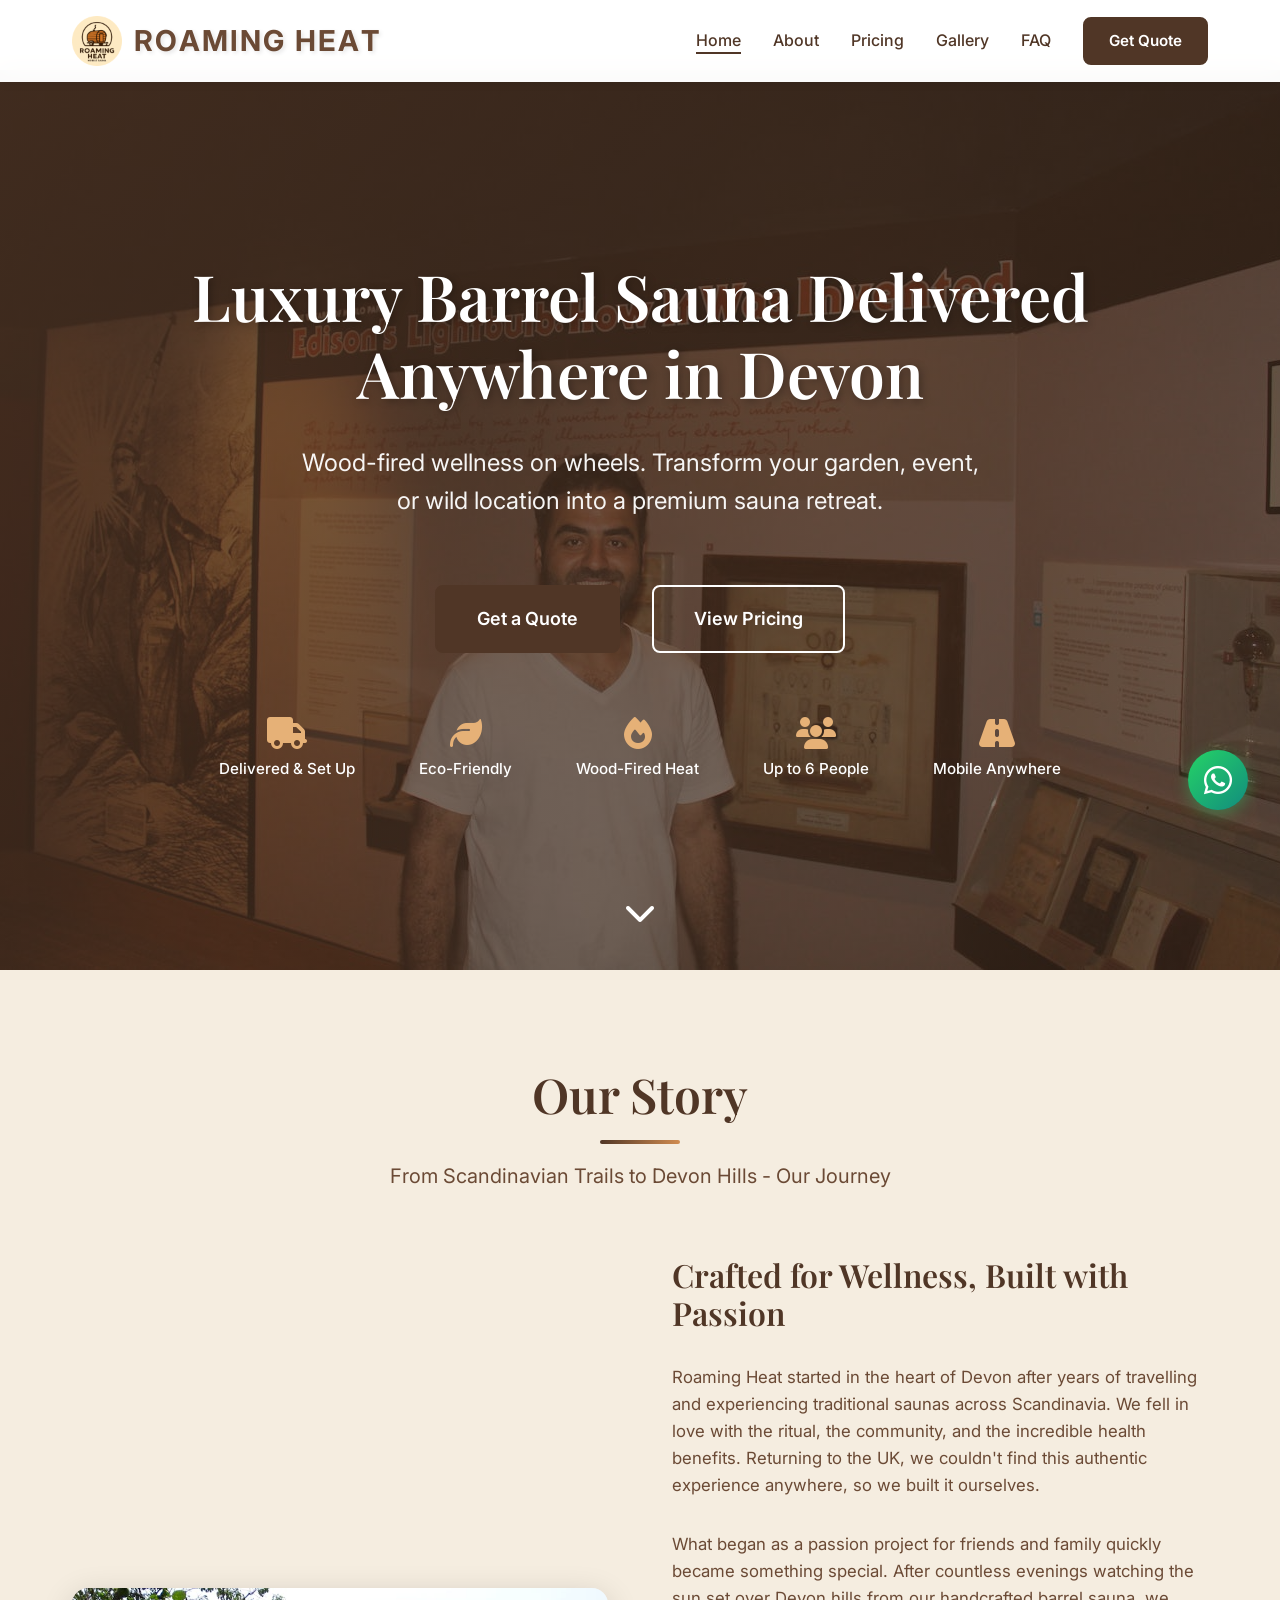
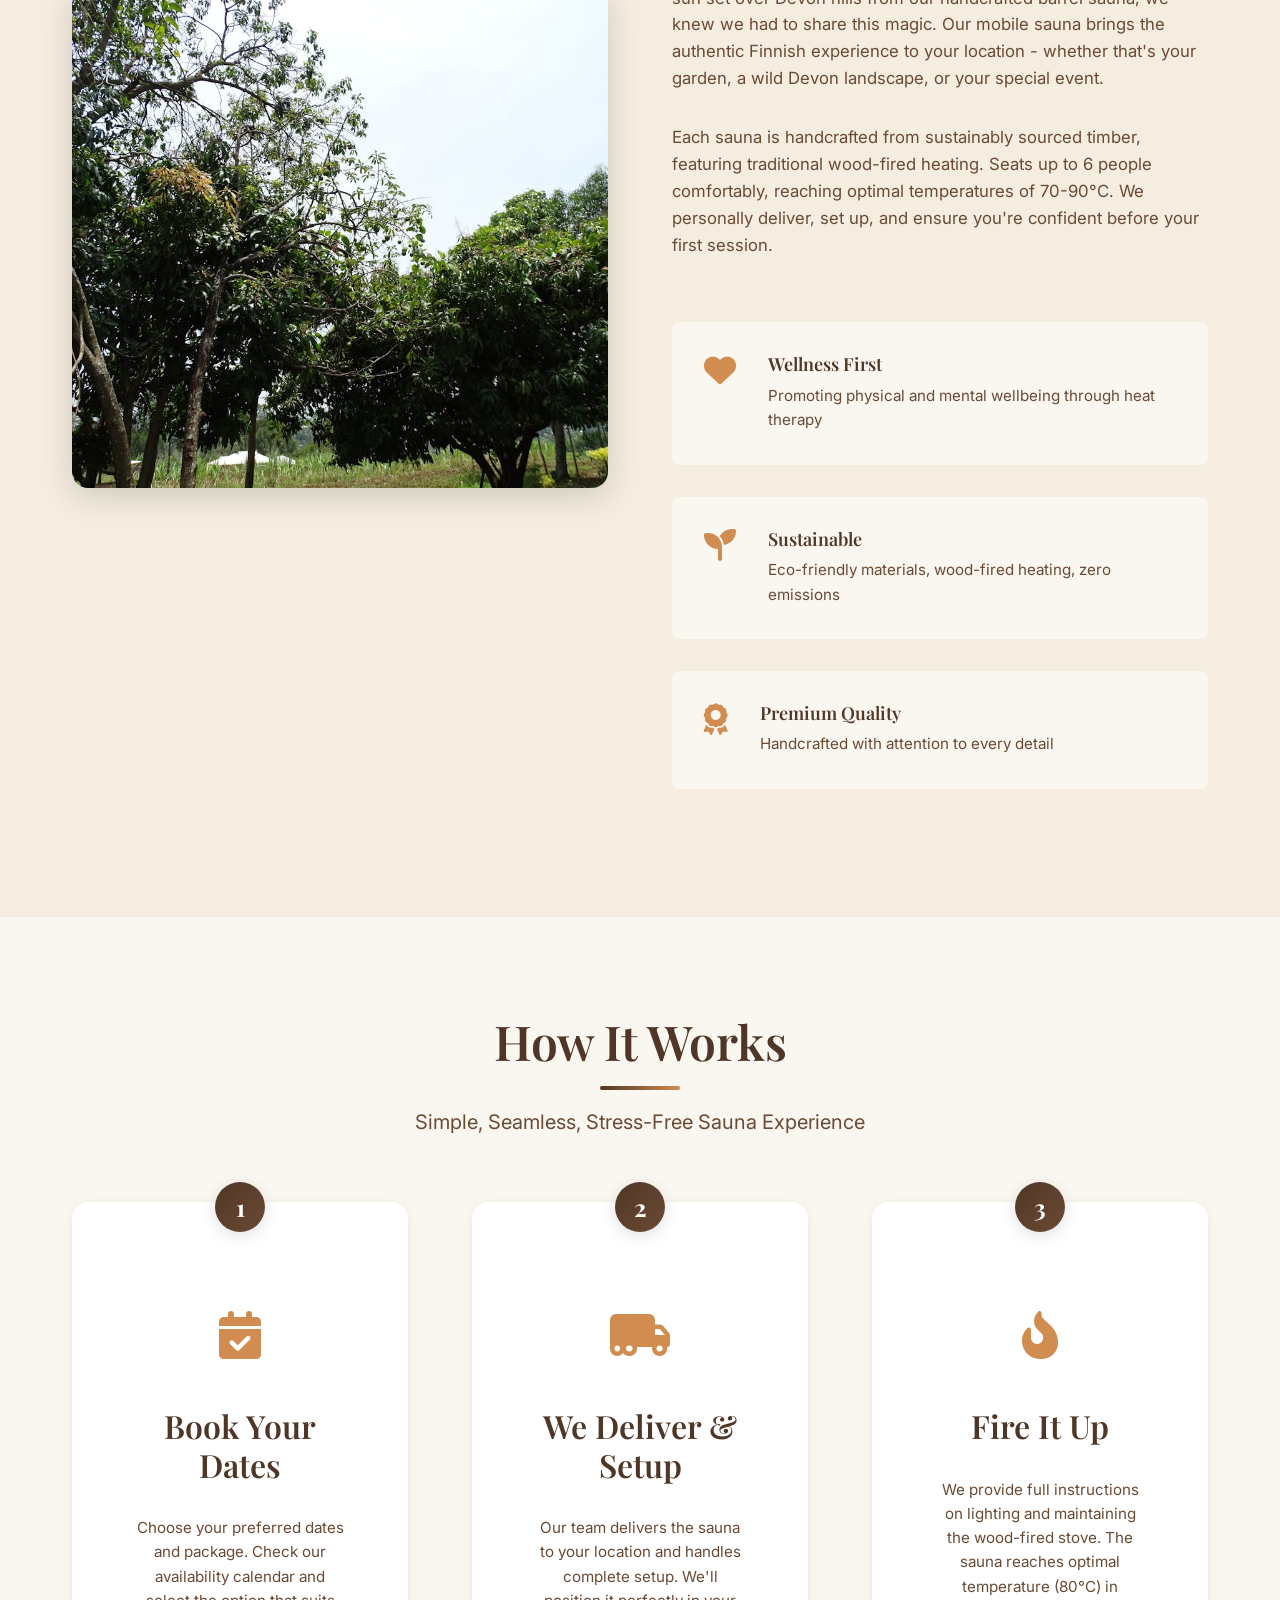
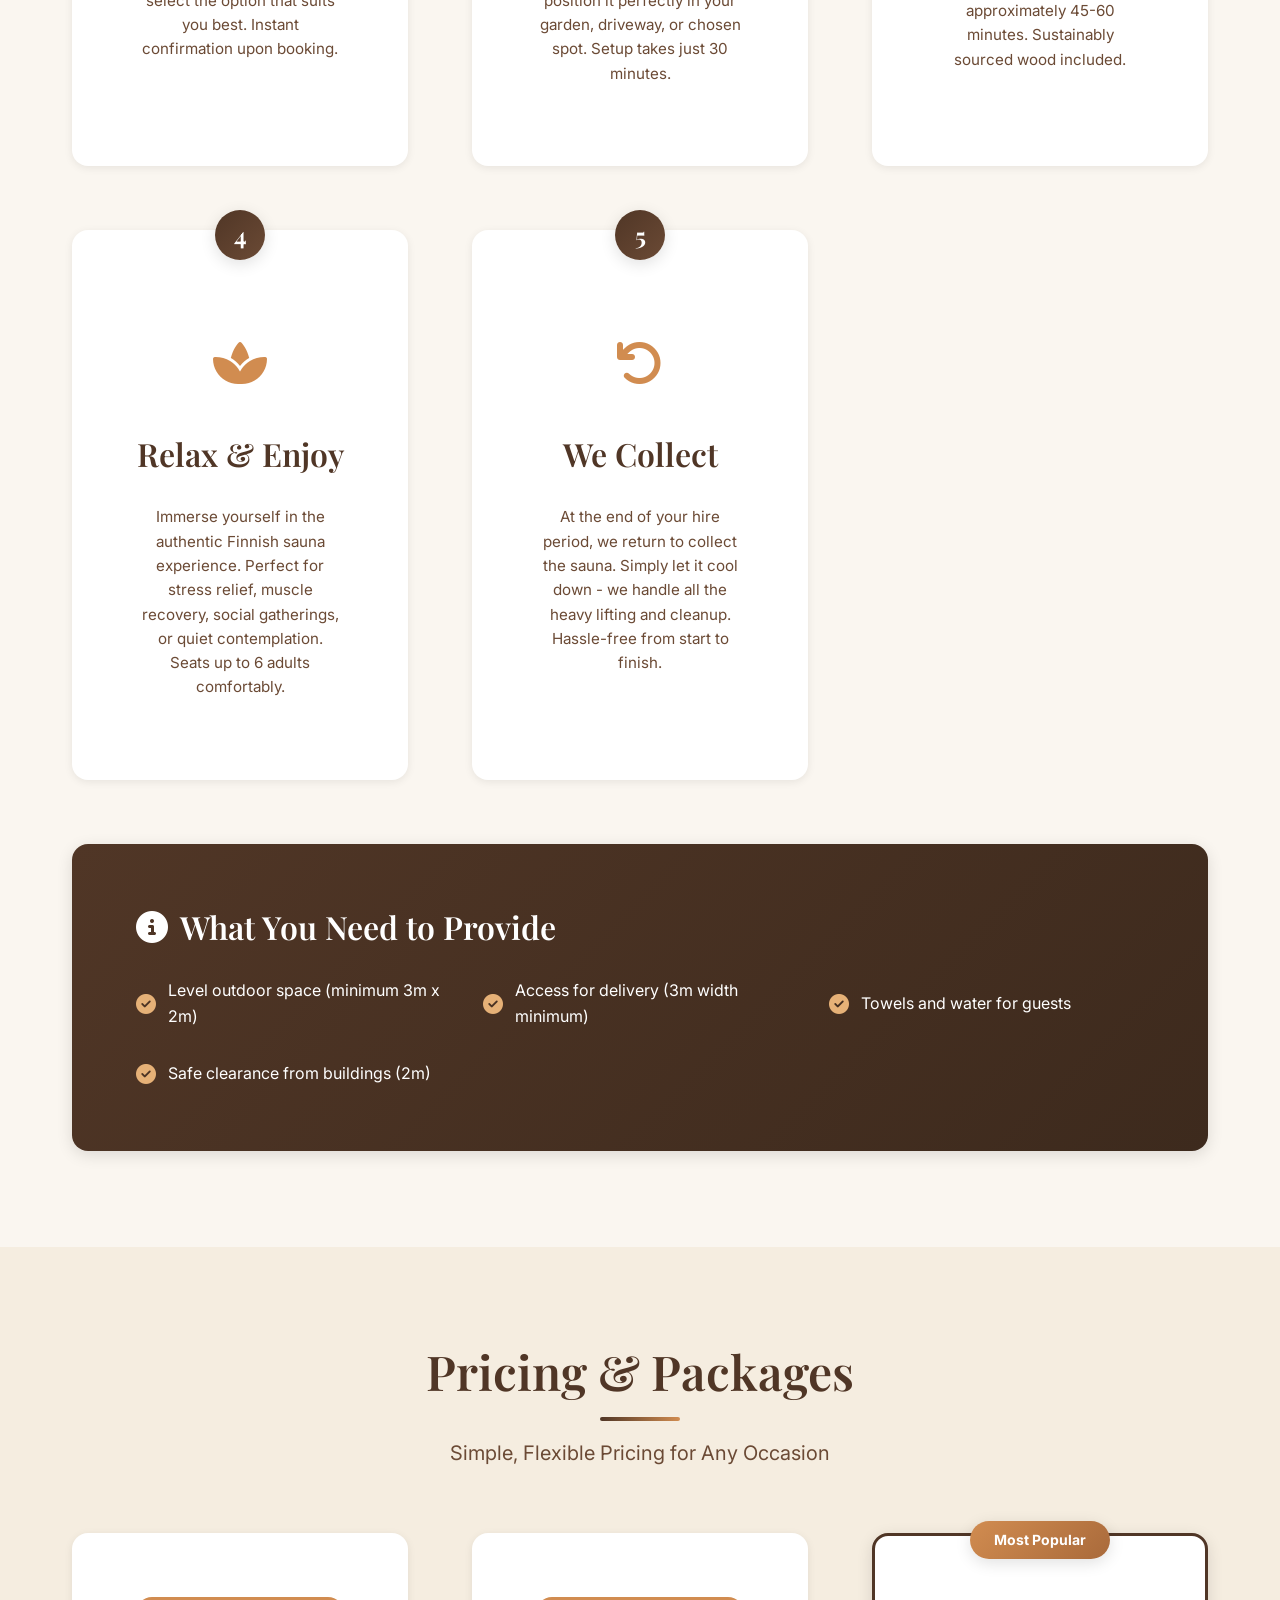
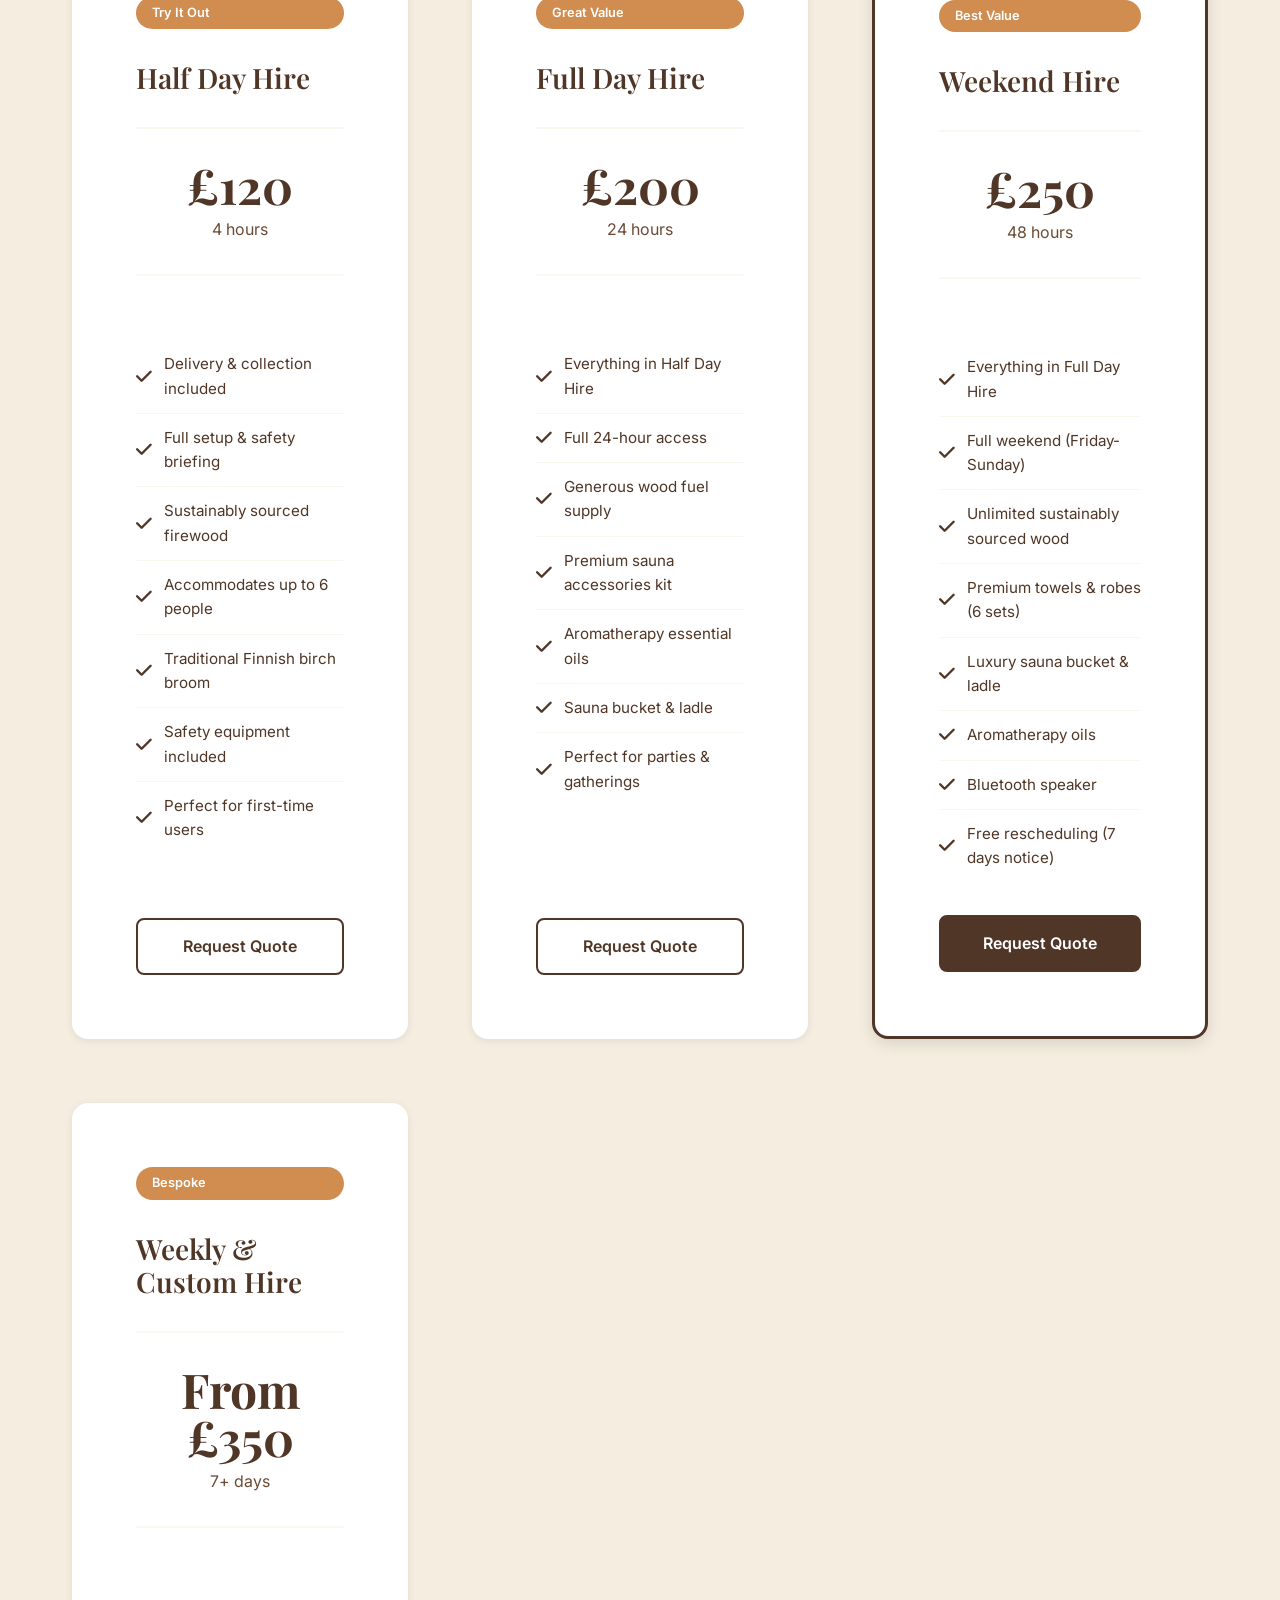
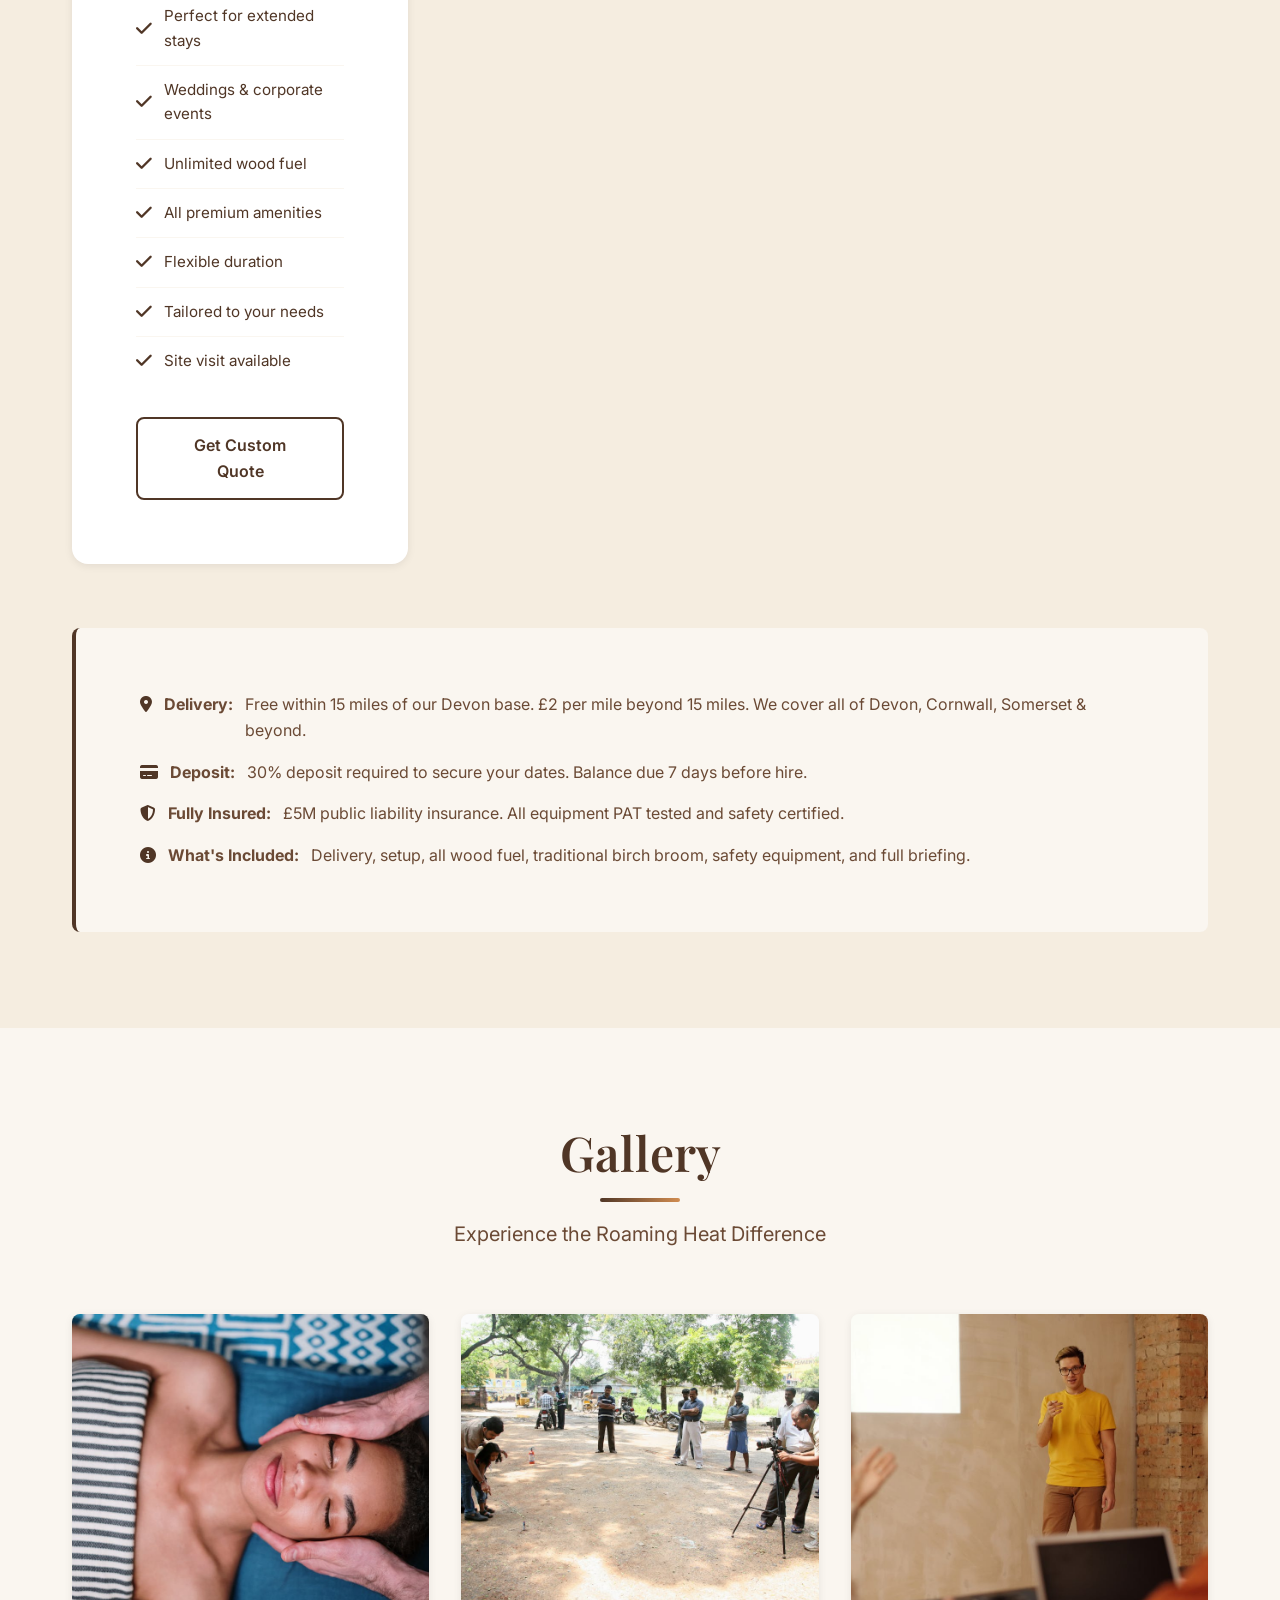
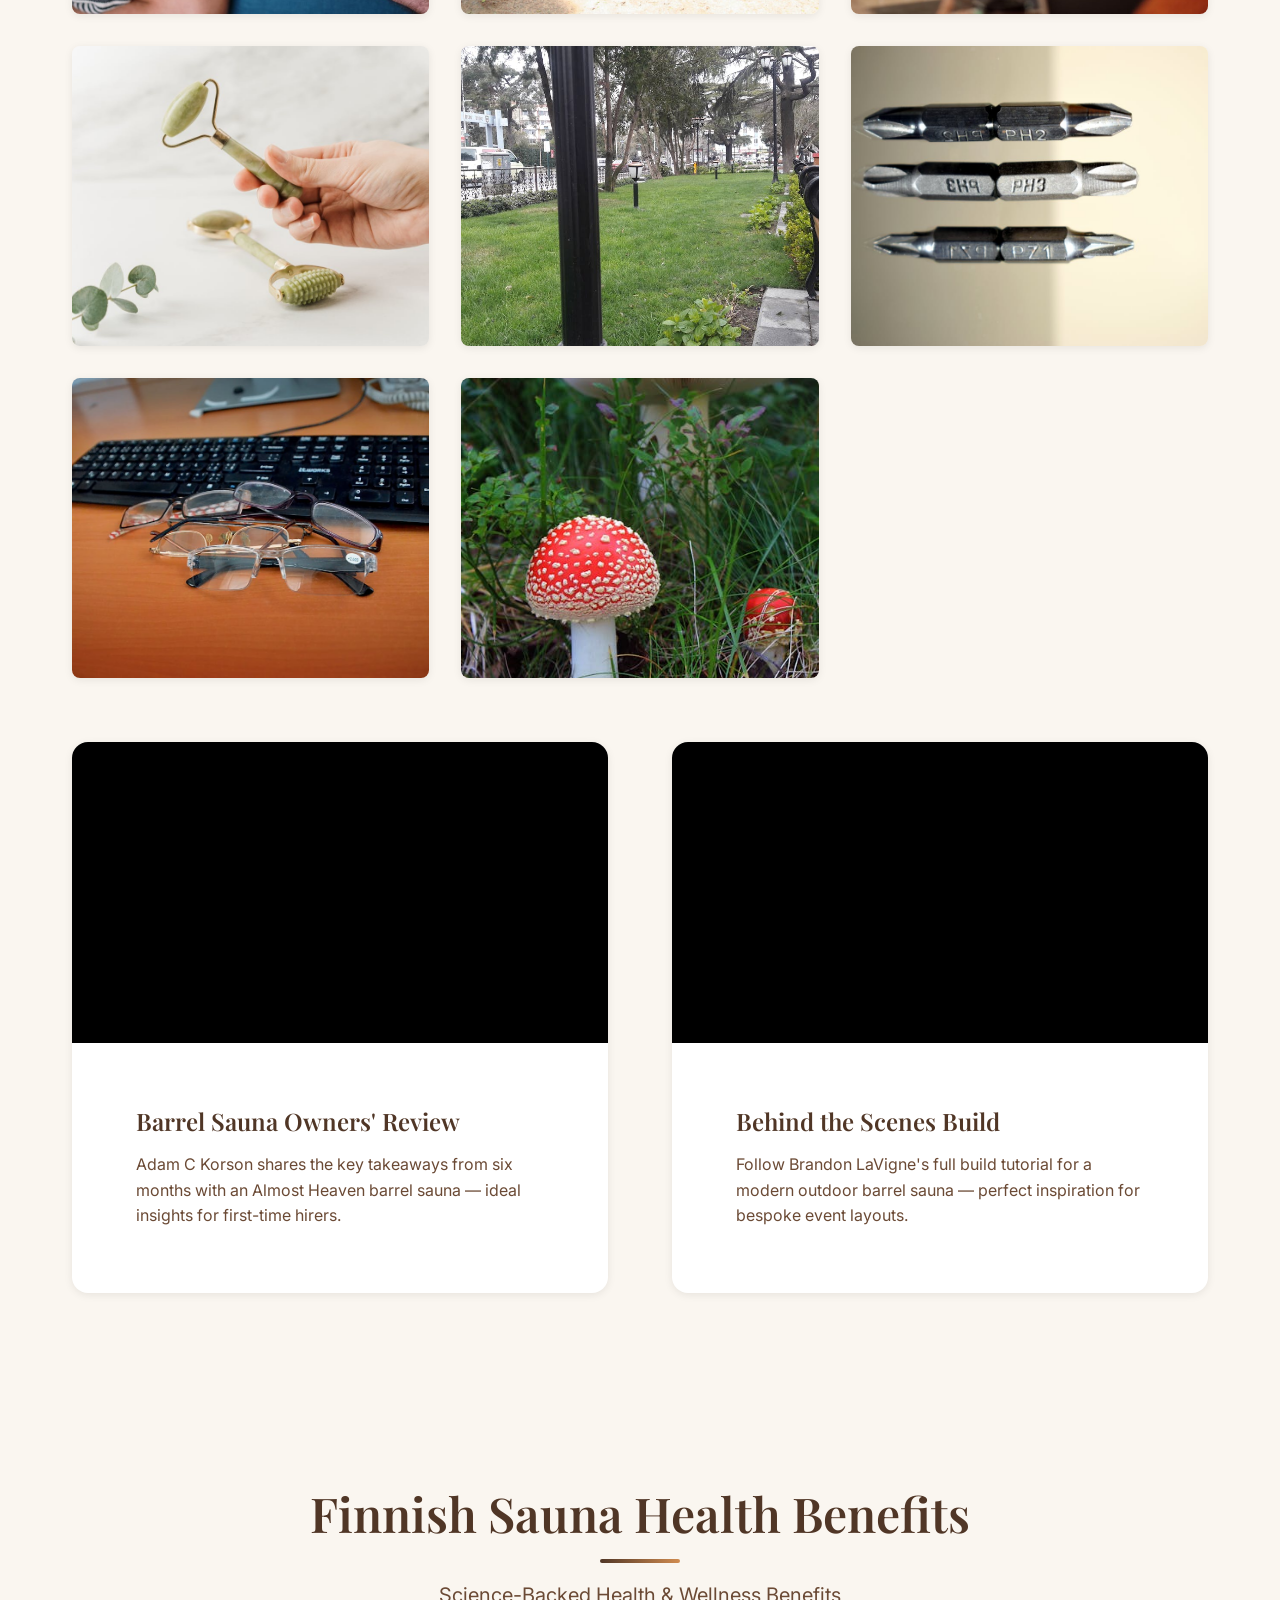
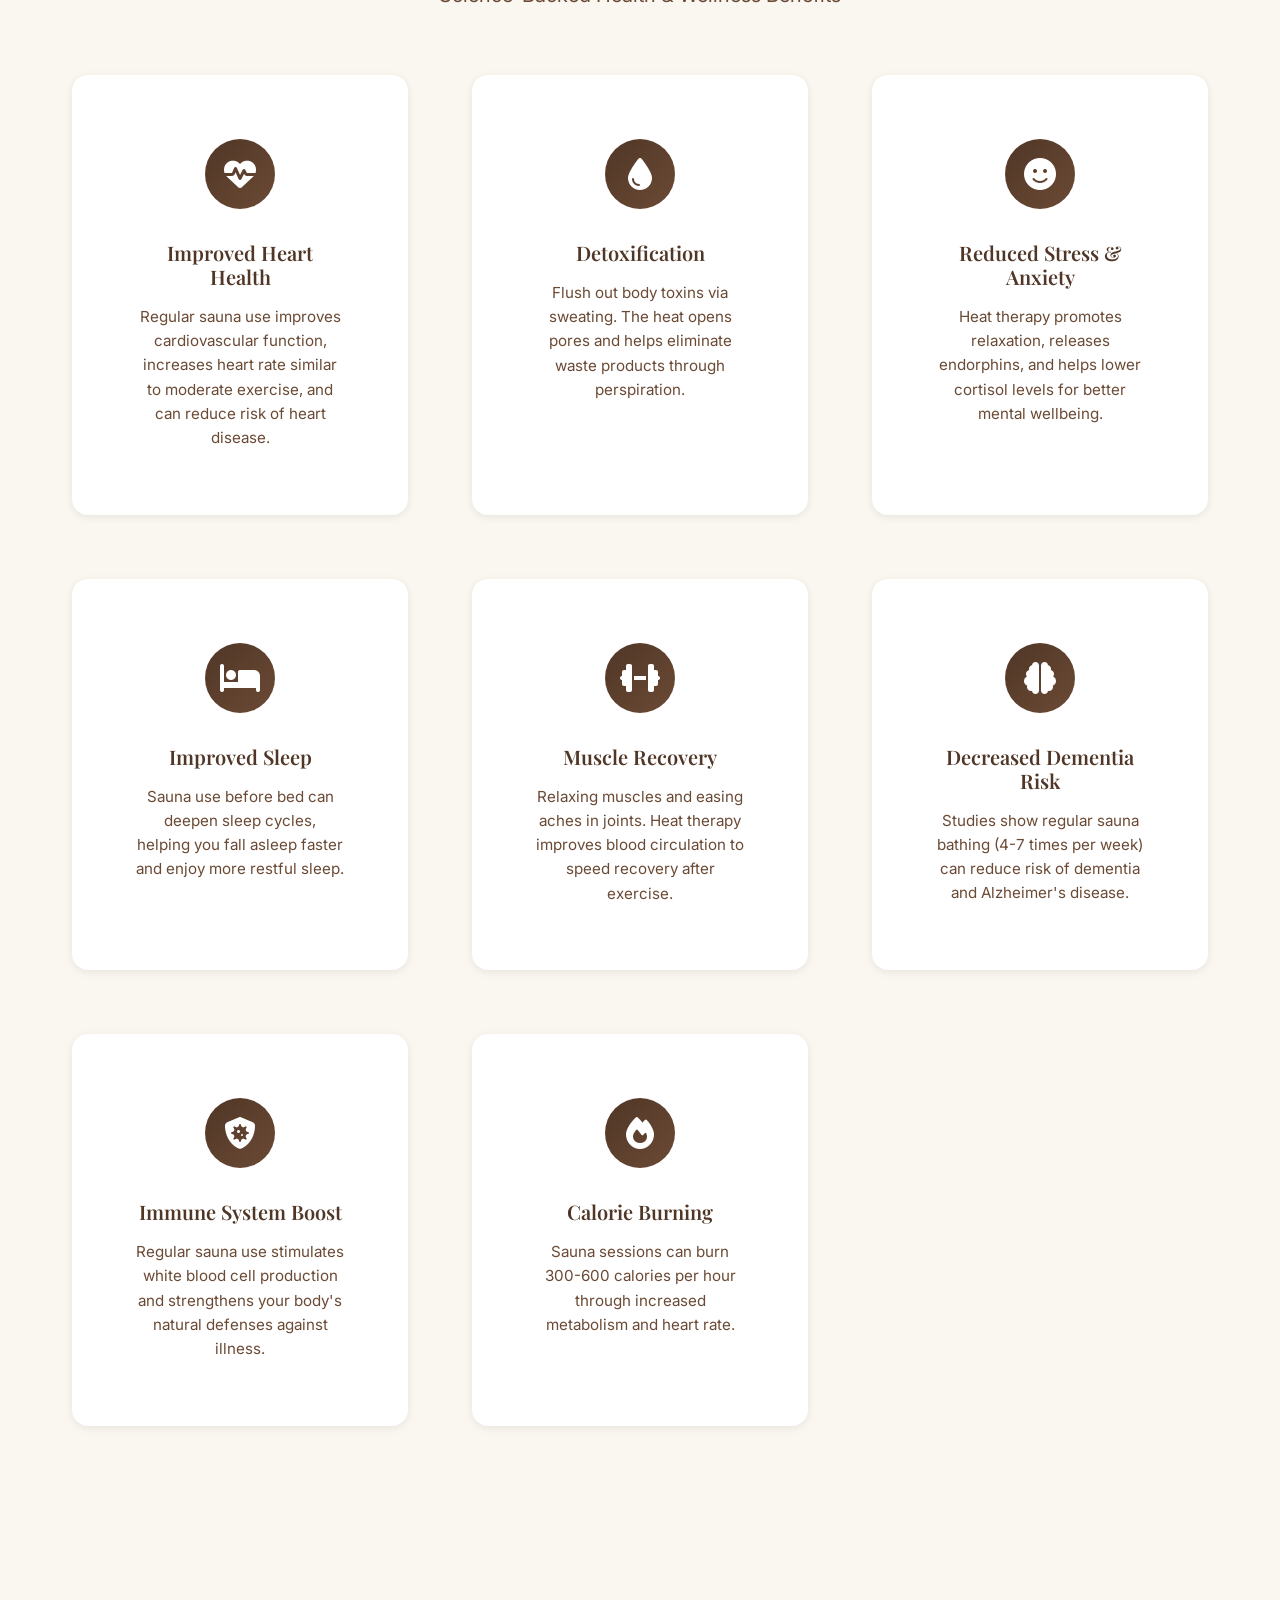
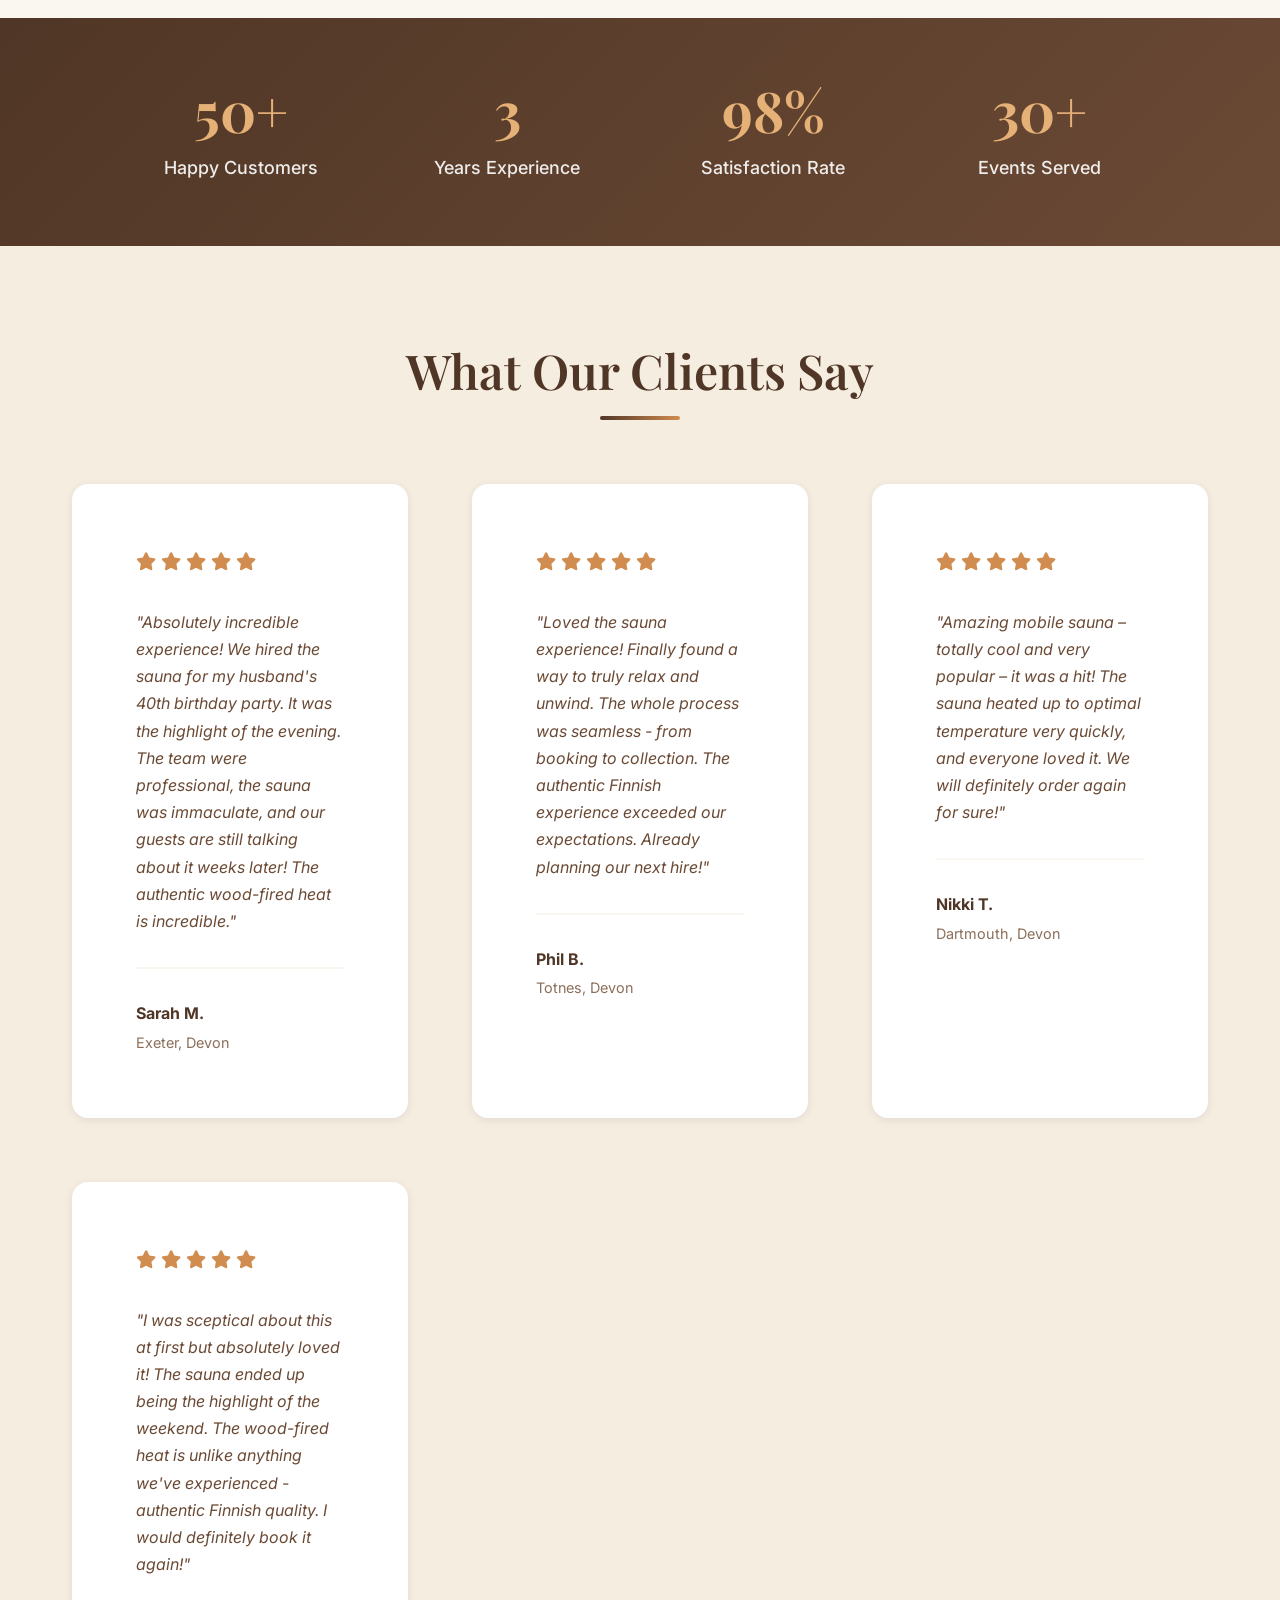
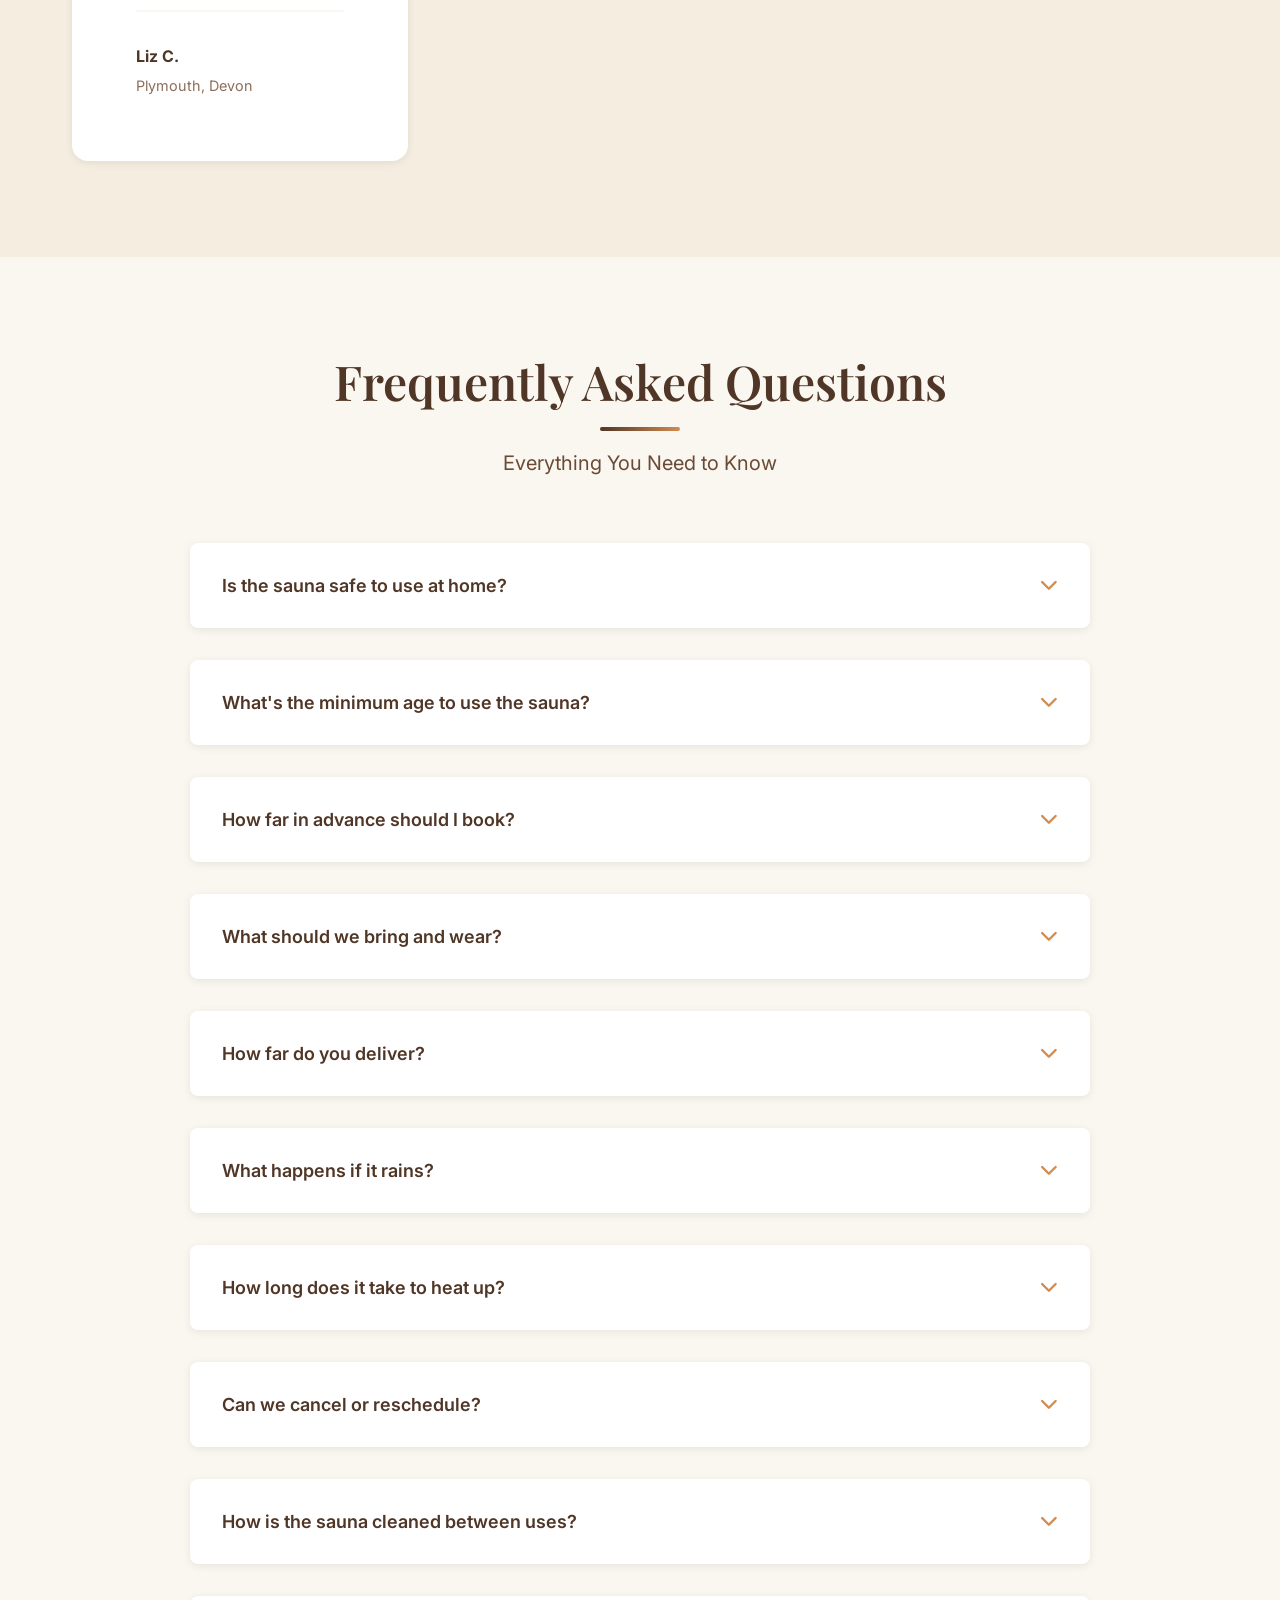
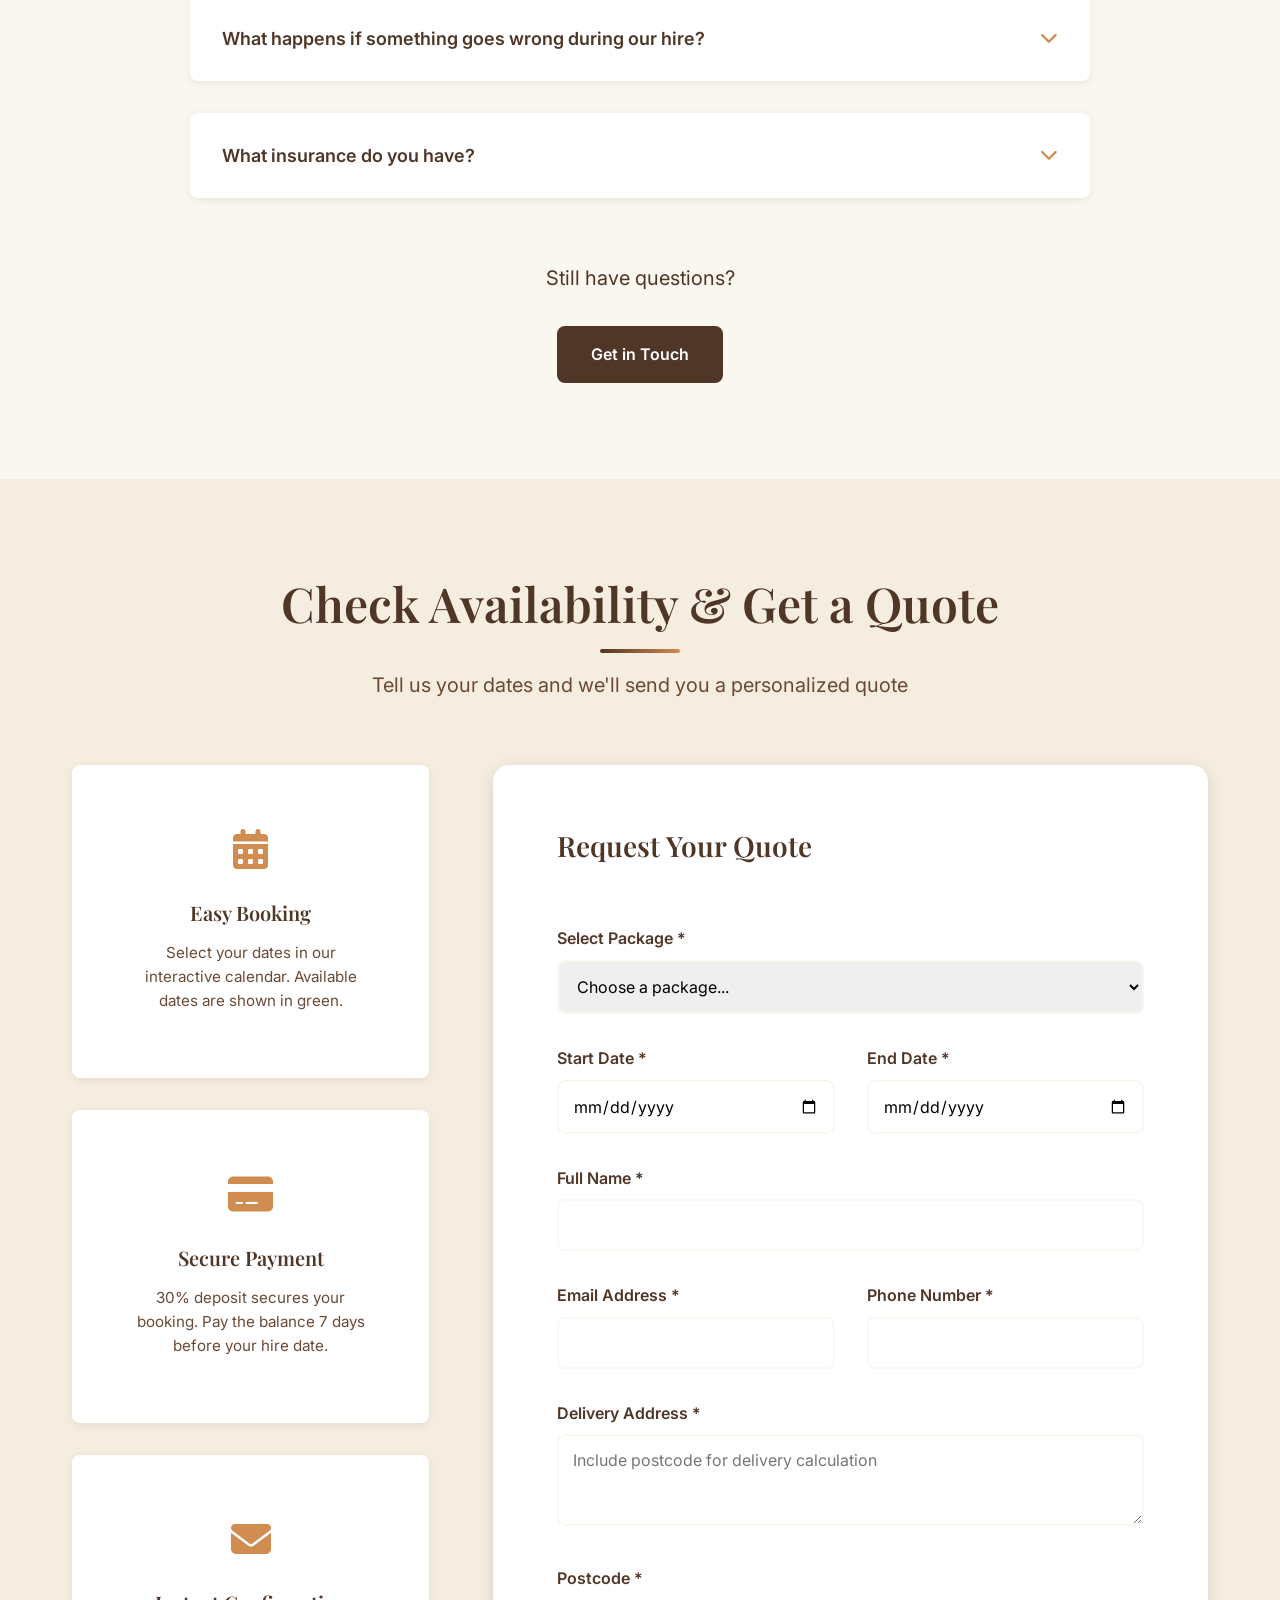
==== commit 2792c236: "Refactor: Replace placeholder images with actual images and add videos Co-authored-by: aaronmethas <" ====
--- a/index.html
+++ b/index.html
@@ -63,11 +63,9 @@
     <section class="hero" id="home">
         <div class="hero-overlay"></div>
         <div class="hero-background">
-            <!-- Placeholder for hero image -->
-            <div class="placeholder-image hero-placeholder">
-                <i class="fas fa-hot-tub"></i>
-                <p>Hero Image: Barrel sauna in nature at sunset</p>
-            </div>
+            <img src="images/hero-sauna.jpg"
+                 alt="Wood-fired barrel sauna glowing at sunset in a forest clearing"
+                 class="hero-media">
         </div>
         <div class="hero-content">
             <div class="container">
@@ -118,10 +116,10 @@
             <div class="about-content">
                 <div class="about-grid">
                     <div class="about-image">
-                        <div class="placeholder-image">
-                            <i class="fas fa-tree"></i>
-                            <p>Authentic barrel sauna craftsmanship</p>
-                        </div>
+                        <img src="images/about-sauna.jpg"
+                             alt="Team preparing a handcrafted mobile barrel sauna beside a countryside cabin"
+                             class="about-photo"
+                             loading="lazy">
                     </div>
                     <div class="about-text">
                         <h3>Crafted for Wellness, Built with Passion</h3>
@@ -351,84 +349,106 @@
             
             <div class="gallery-grid">
                 <div class="gallery-item">
-                    <div class="placeholder-image">
-                        <i class="fas fa-image"></i>
-                        <p>Barrel sauna exterior in garden setting</p>
-                    </div>
+                    <img src="images/gallery-1.jpg"
+                         alt="Guests relaxing inside a glowing barrel sauna parked beside a riverside meadow"
+                         loading="lazy">
                     <div class="gallery-overlay">
-                        <i class="fas fa-search-plus"></i>
+                        <i class="fas fa-search-plus" aria-hidden="true"></i>
                     </div>
                 </div>
                 
                 <div class="gallery-item">
-                    <div class="placeholder-image">
-                        <i class="fas fa-image"></i>
-                        <p>Interior view - wooden benches and stove</p>
-                    </div>
+                    <img src="images/gallery-2.jpg"
+                         alt="Interior of a wood-fired sauna with softly lit benches and a stacked stove"
+                         loading="lazy">
                     <div class="gallery-overlay">
-                        <i class="fas fa-search-plus"></i>
+                        <i class="fas fa-search-plus" aria-hidden="true"></i>
                     </div>
                 </div>
                 
                 <div class="gallery-item">
-                    <div class="placeholder-image">
-                        <i class="fas fa-image"></i>
-                        <p>Steam rising from sauna at dusk</p>
-                    </div>
+                    <img src="images/gallery-3.jpg"
+                         alt="Steam rising from a barrel sauna with dramatic evening skies overhead"
+                         loading="lazy">
                     <div class="gallery-overlay">
-                        <i class="fas fa-search-plus"></i>
+                        <i class="fas fa-search-plus" aria-hidden="true"></i>
                     </div>
                 </div>
                 
                 <div class="gallery-item">
-                    <div class="placeholder-image">
-                        <i class="fas fa-image"></i>
-                        <p>People enjoying sauna experience</p>
-                    </div>
+                    <img src="images/gallery-4.jpg"
+                         alt="Friends cooling off beside a mobile sauna during a countryside gathering"
+                         loading="lazy">
                     <div class="gallery-overlay">
-                        <i class="fas fa-search-plus"></i>
+                        <i class="fas fa-search-plus" aria-hidden="true"></i>
                     </div>
                 </div>
                 
                 <div class="gallery-item">
-                    <div class="placeholder-image">
-                        <i class="fas fa-image"></i>
-                        <p>Close-up of wood-fired stove</p>
-                    </div>
+                    <img src="images/gallery-5.jpg"
+                         alt="Close-up of a roaring wood stove with water ladle and ladle bucket nearby"
+                         loading="lazy">
                     <div class="gallery-overlay">
-                        <i class="fas fa-search-plus"></i>
+                        <i class="fas fa-search-plus" aria-hidden="true"></i>
                     </div>
                 </div>
                 
                 <div class="gallery-item">
-                    <div class="placeholder-image">
-                        <i class="fas fa-image"></i>
-                        <p>Sauna at event/wedding</p>
-                    </div>
+                    <img src="images/gallery-6.jpg"
+                         alt="Barrel sauna set up for an outdoor event with festoon lights at dusk"
+                         loading="lazy">
                     <div class="gallery-overlay">
-                        <i class="fas fa-search-plus"></i>
+                        <i class="fas fa-search-plus" aria-hidden="true"></i>
                     </div>
                 </div>
                 
                 <div class="gallery-item">
-                    <div class="placeholder-image">
-                        <i class="fas fa-image"></i>
-                        <p>Setup process - delivery</p>
-                    </div>
+                    <img src="images/gallery-7.jpg"
+                         alt="Delivery team positioning a mobile sauna on a customer driveway"
+                         loading="lazy">
                     <div class="gallery-overlay">
-                        <i class="fas fa-search-plus"></i>
+                        <i class="fas fa-search-plus" aria-hidden="true"></i>
                     </div>
                 </div>
                 
                 <div class="gallery-item">
-                    <div class="placeholder-image">
-                        <i class="fas fa-image"></i>
-                        <p>Nighttime ambiance with lighting</p>
-                    </div>
+                    <img src="images/gallery-8.jpg"
+                         alt="Night-time mobile sauna experience with warm lighting and cold plunge setup"
+                         loading="lazy">
                     <div class="gallery-overlay">
-                        <i class="fas fa-search-plus"></i>
-                    </div>
-                </div>
+                        <i class="fas fa-search-plus" aria-hidden="true"></i>
+                    </div>
+                </div>
+            </div>
+            
+            <div class="gallery-media">
+                <article class="media-card">
+                    <div class="media-video">
+                        <iframe src="https://www.youtube-nocookie.com/embed/yg2-rWb3UyI"
+                                title="Costco barrel sauna review and ownership tips"
+                                loading="lazy"
+                                allow="accelerometer; autoplay; clipboard-write; encrypted-media; gyroscope; picture-in-picture; web-share"
+                                allowfullscreen></iframe>
+                    </div>
+                    <div class="media-content">
+                        <h3>Barrel Sauna Owners' Review</h3>
+                        <p>Adam C Korson shares the key takeaways from six months with an Almost Heaven barrel sauna — ideal insights for first-time hirers.</p>
+                    </div>
+                </article>
+                
+                <article class="media-card">
+                    <div class="media-video">
+                        <iframe src="https://www.youtube-nocookie.com/embed/G88gRuoESyE"
+                                title="Building a modern outdoor barrel sauna"
+                                loading="lazy"
+                                allow="accelerometer; autoplay; clipboard-write; encrypted-media; gyroscope; picture-in-picture; web-share"
+                                allowfullscreen></iframe>
+                    </div>
+                    <div class="media-content">
+                        <h3>Behind the Scenes Build</h3>
+                        <p>Follow Brandon LaVigne's full build tutorial for a modern outdoor barrel sauna — perfect inspiration for bespoke event layouts.</p>
+                    </div>
+                </article>
             </div>
         </div>
     </section>
--- a/styles.css
+++ b/styles.css
@@ -584,6 +584,13 @@
     z-index: 0;
 }
 
+.hero-media {
+    width: 100%;
+    height: 100%;
+    object-fit: cover;
+    display: block;
+}
+
 .hero-placeholder {
     width: 100%;
     height: 100%;
@@ -721,6 +728,17 @@
 
 .about-image {
     height: 500px;
+    position: relative;
+    border-radius: var(--radius-lg);
+    overflow: hidden;
+    box-shadow: var(--shadow-lg);
+}
+
+.about-photo {
+    width: 100%;
+    height: 100%;
+    object-fit: cover;
+    display: block;
 }
 
 .about-text h3 {
@@ -1018,14 +1036,28 @@
     overflow: hidden;
     cursor: pointer;
     transition: var(--transition-normal);
+    box-shadow: var(--shadow-sm);
 }
 
 .gallery-item:hover {
     transform: scale(1.03);
+    box-shadow: var(--shadow-md);
 }
 
 .gallery-item:hover .gallery-overlay {
     opacity: 1;
+}
+
+.gallery-item img {
+    width: 100%;
+    height: 100%;
+    object-fit: cover;
+    display: block;
+    transition: transform var(--transition-normal);
+}
+
+.gallery-item:hover img {
+    transform: scale(1.05);
 }
 
 .gallery-overlay {
@@ -1045,6 +1077,63 @@
 .gallery-overlay i {
     font-size: 3rem;
     color: var(--white);
+}
+
+.gallery-media {
+    margin-top: var(--spacing-lg);
+    display: grid;
+    grid-template-columns: repeat(auto-fit, minmax(320px, 1fr));
+    gap: var(--spacing-lg);
+}
+
+.media-card {
+    background-color: var(--white);
+    border-radius: var(--radius-lg);
+    box-shadow: var(--shadow-sm);
+    overflow: hidden;
+    display: flex;
+    flex-direction: column;
+    transition: var(--transition-normal);
+}
+
+.media-card:hover {
+    transform: translateY(-6px);
+    box-shadow: var(--shadow-md);
+}
+
+.media-video {
+    position: relative;
+    width: 100%;
+    aspect-ratio: 16 / 9;
+    background-color: #000;
+}
+
+.media-video iframe {
+    position: absolute;
+    top: 0;
+    left: 0;
+    width: 100%;
+    height: 100%;
+    border: 0;
+    border-radius: 0;
+}
+
+.media-content {
+    padding: var(--spacing-lg);
+    display: flex;
+    flex-direction: column;
+    gap: var(--spacing-sm);
+}
+
+.media-content h3 {
+    color: var(--primary-color);
+    font-size: 1.5rem;
+}
+
+.media-content p {
+    margin: 0;
+    color: var(--text-secondary);
+    line-height: 1.6;
 }
 
 /* ============================================
